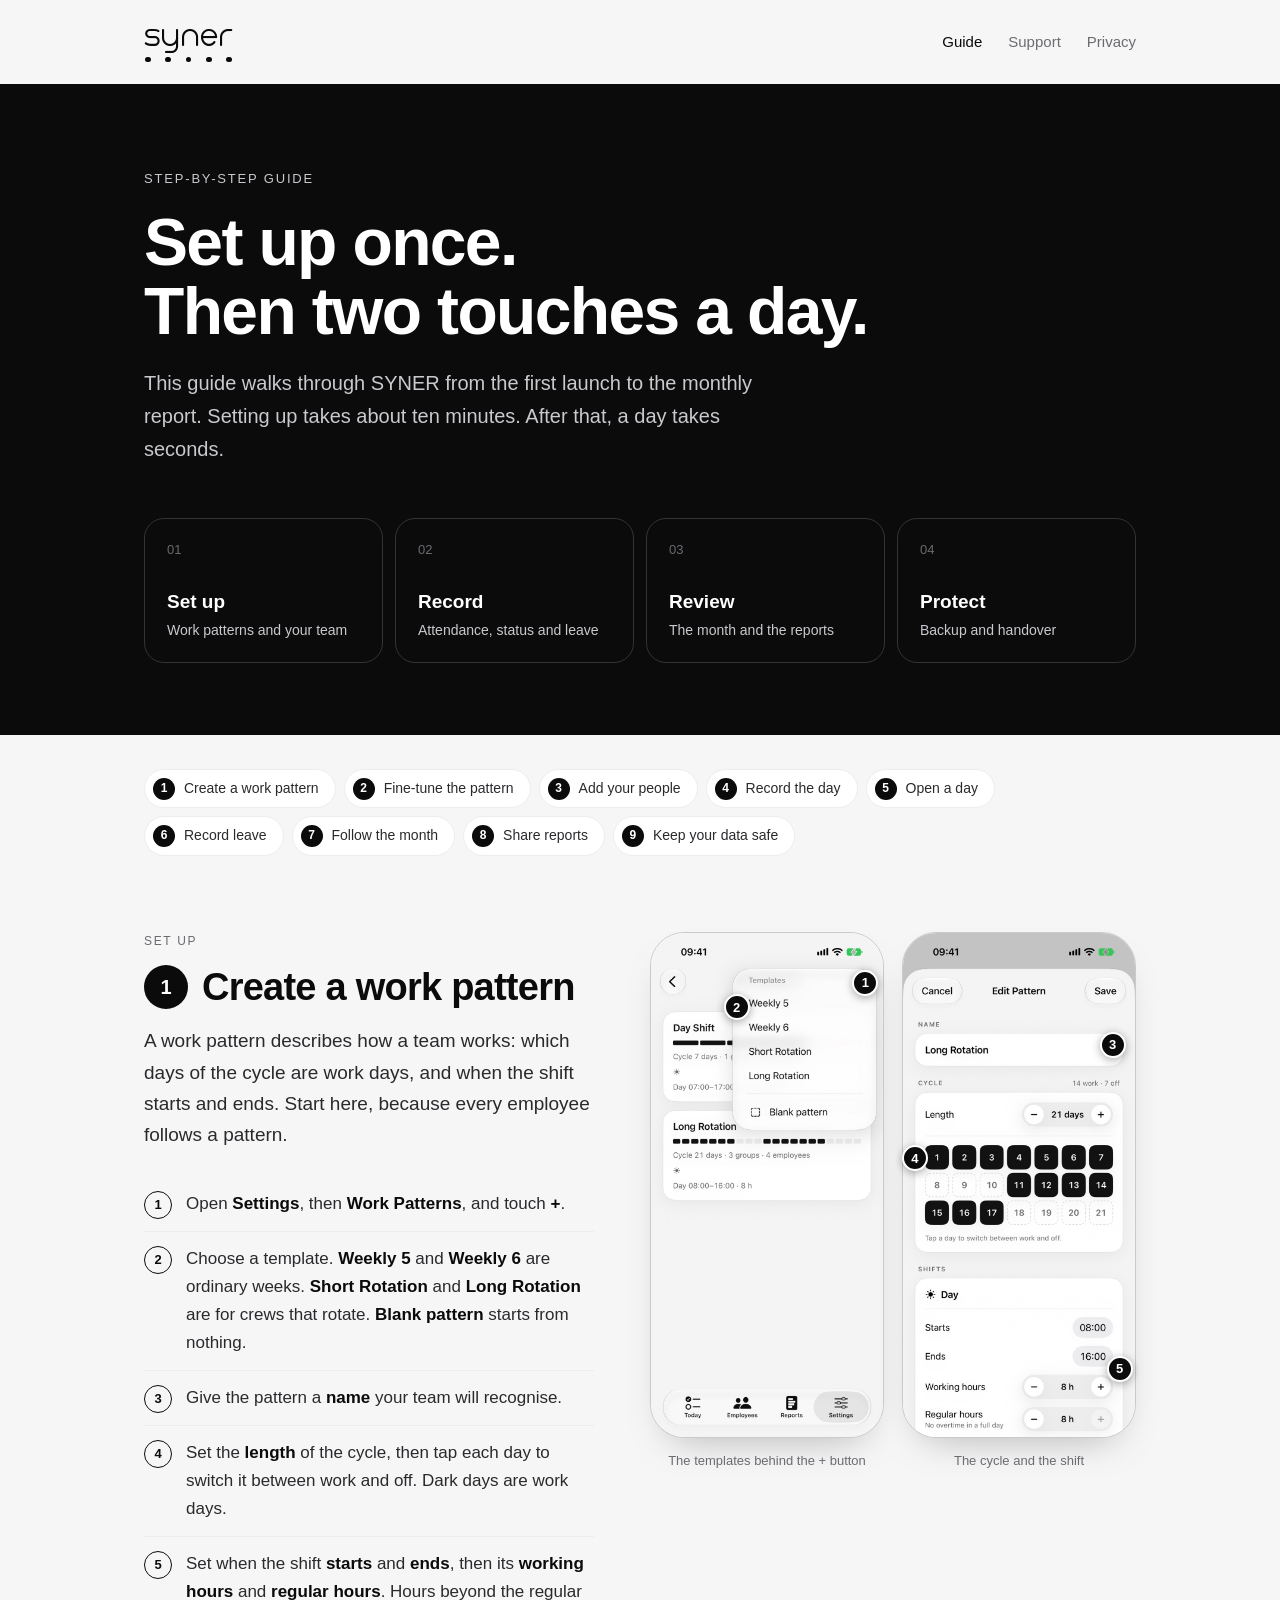
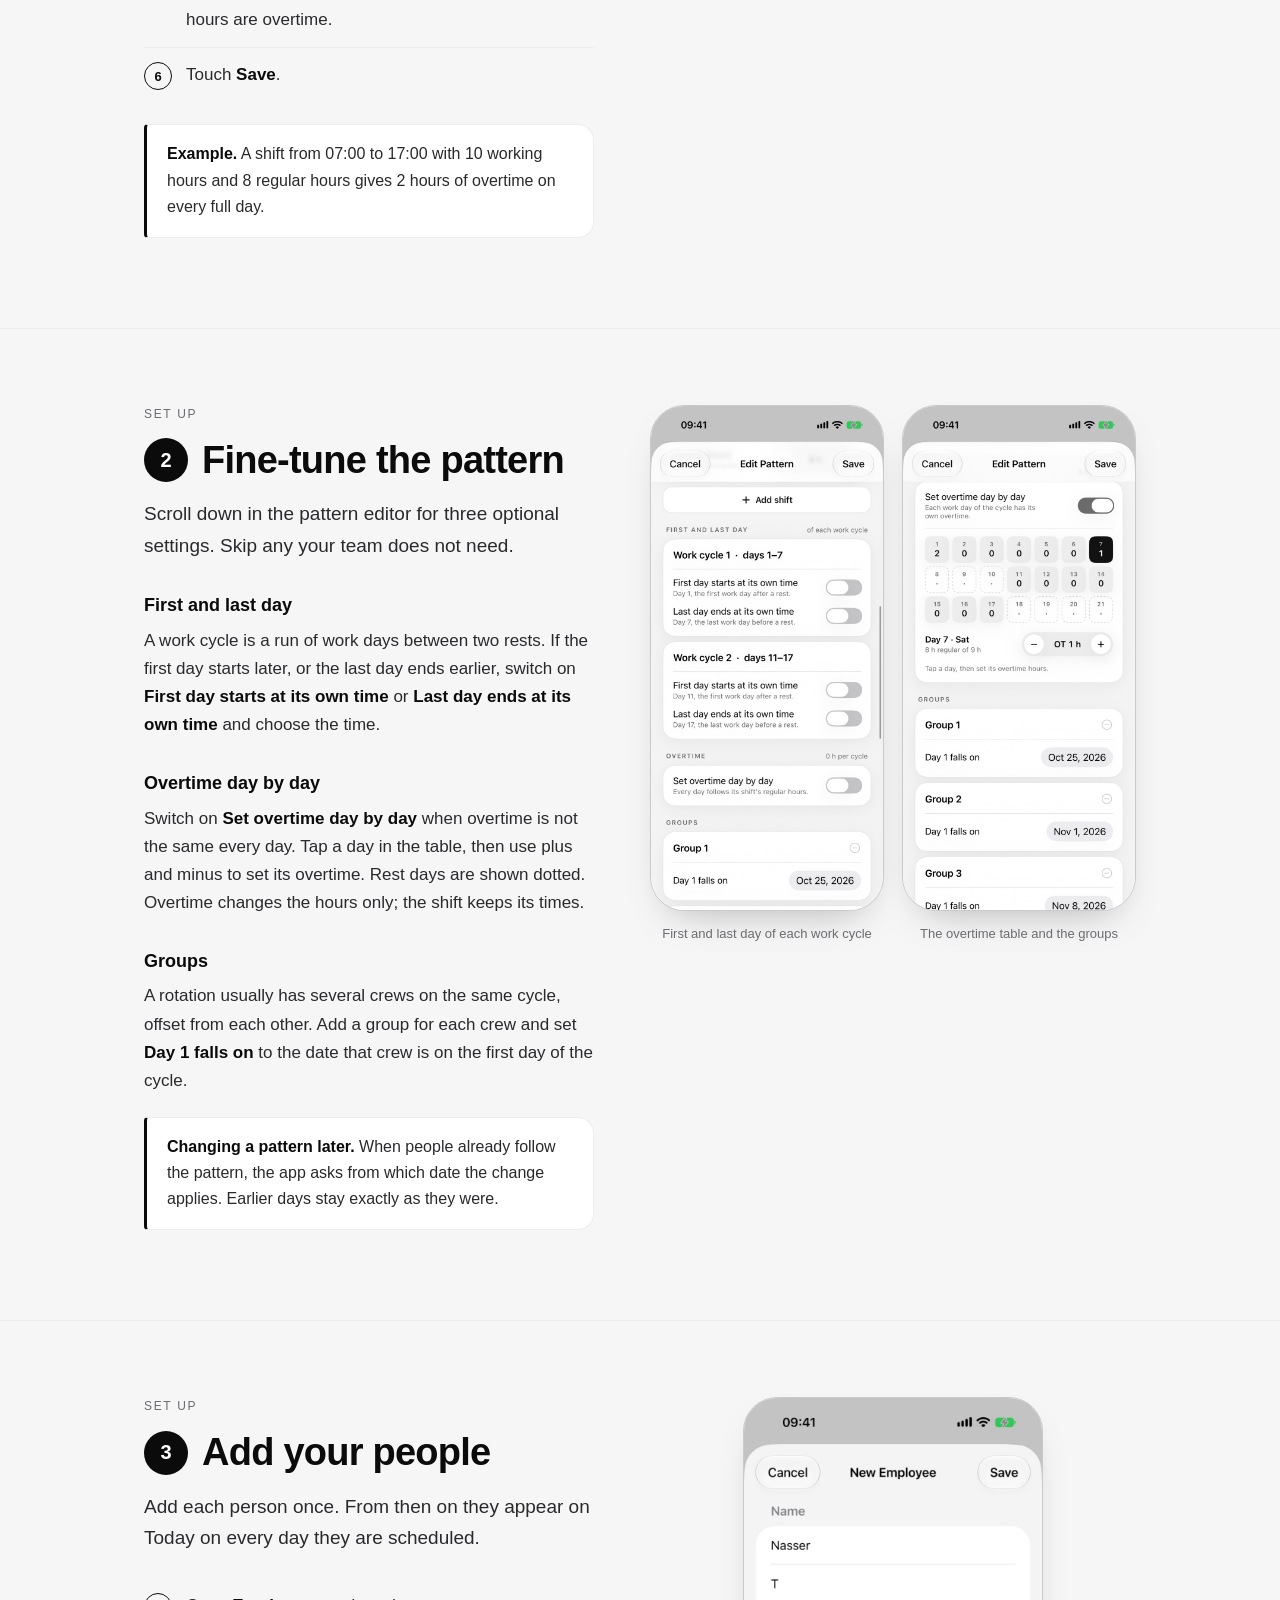
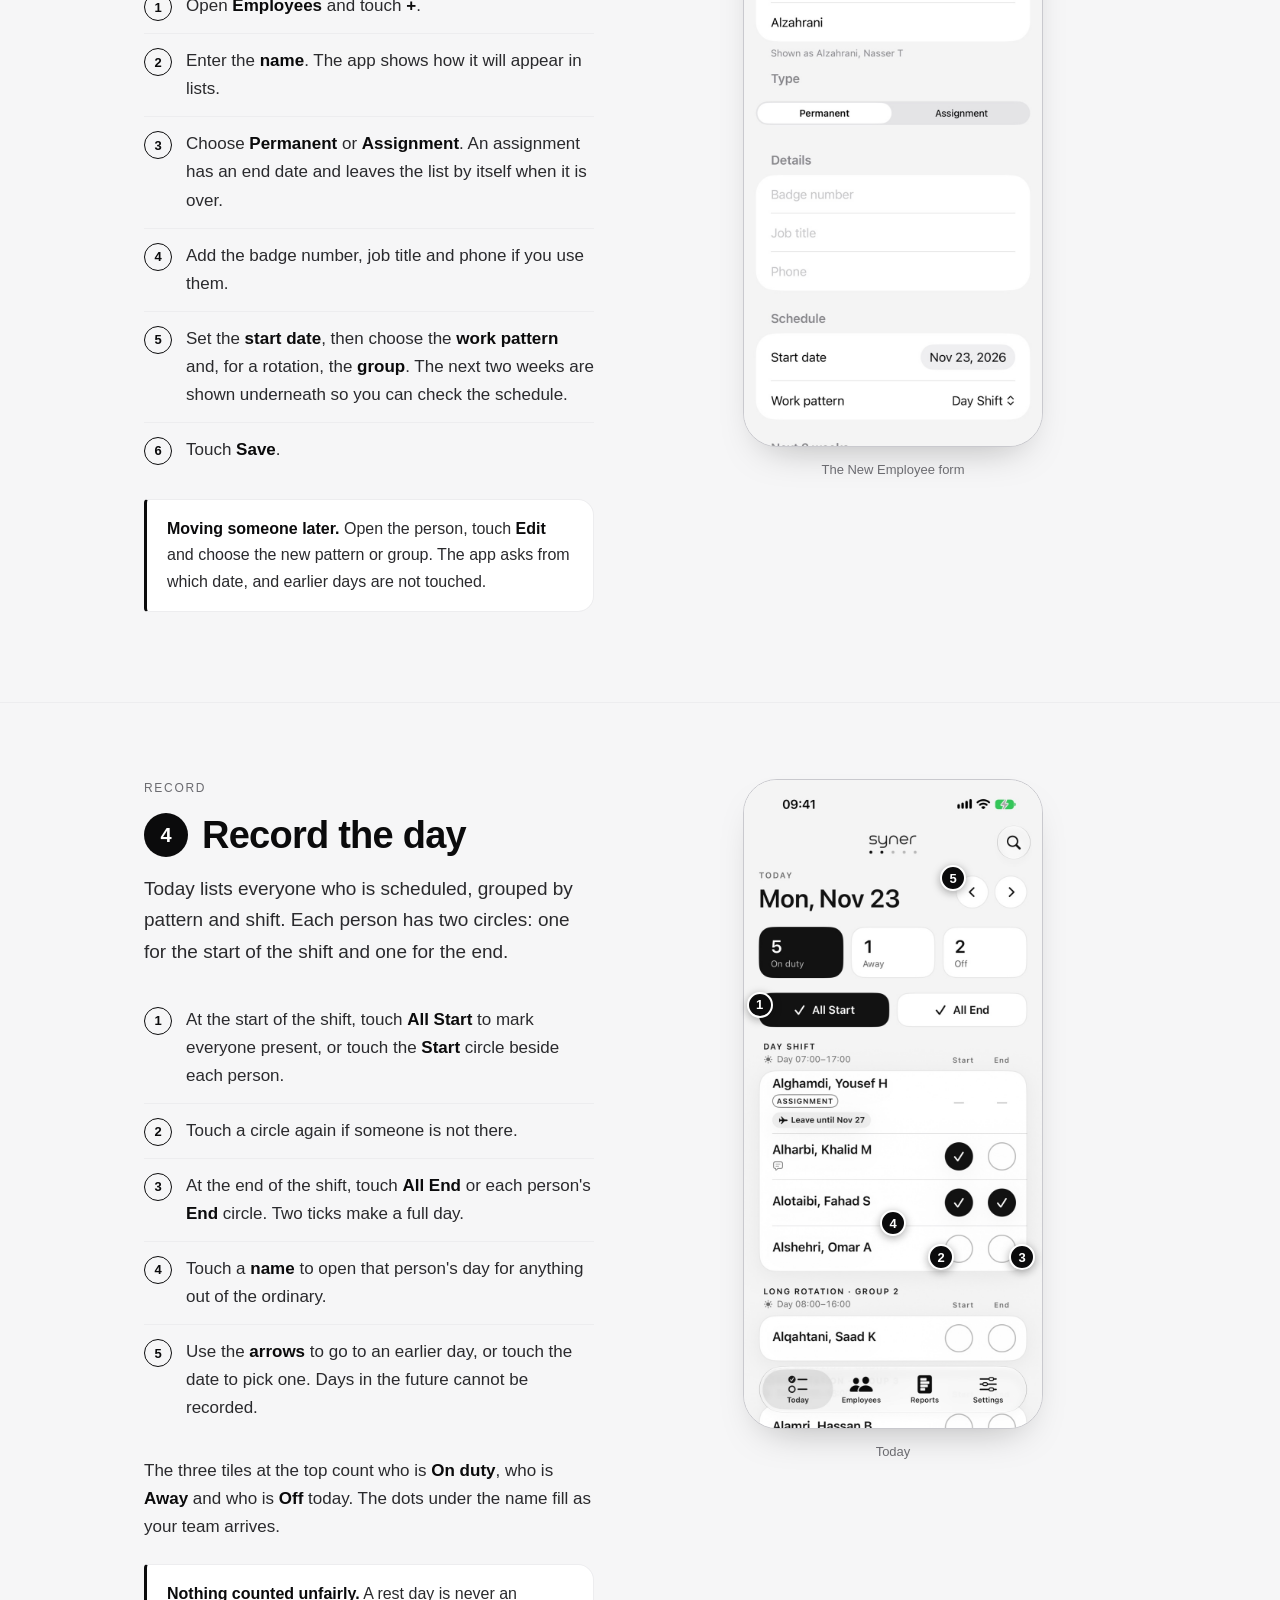
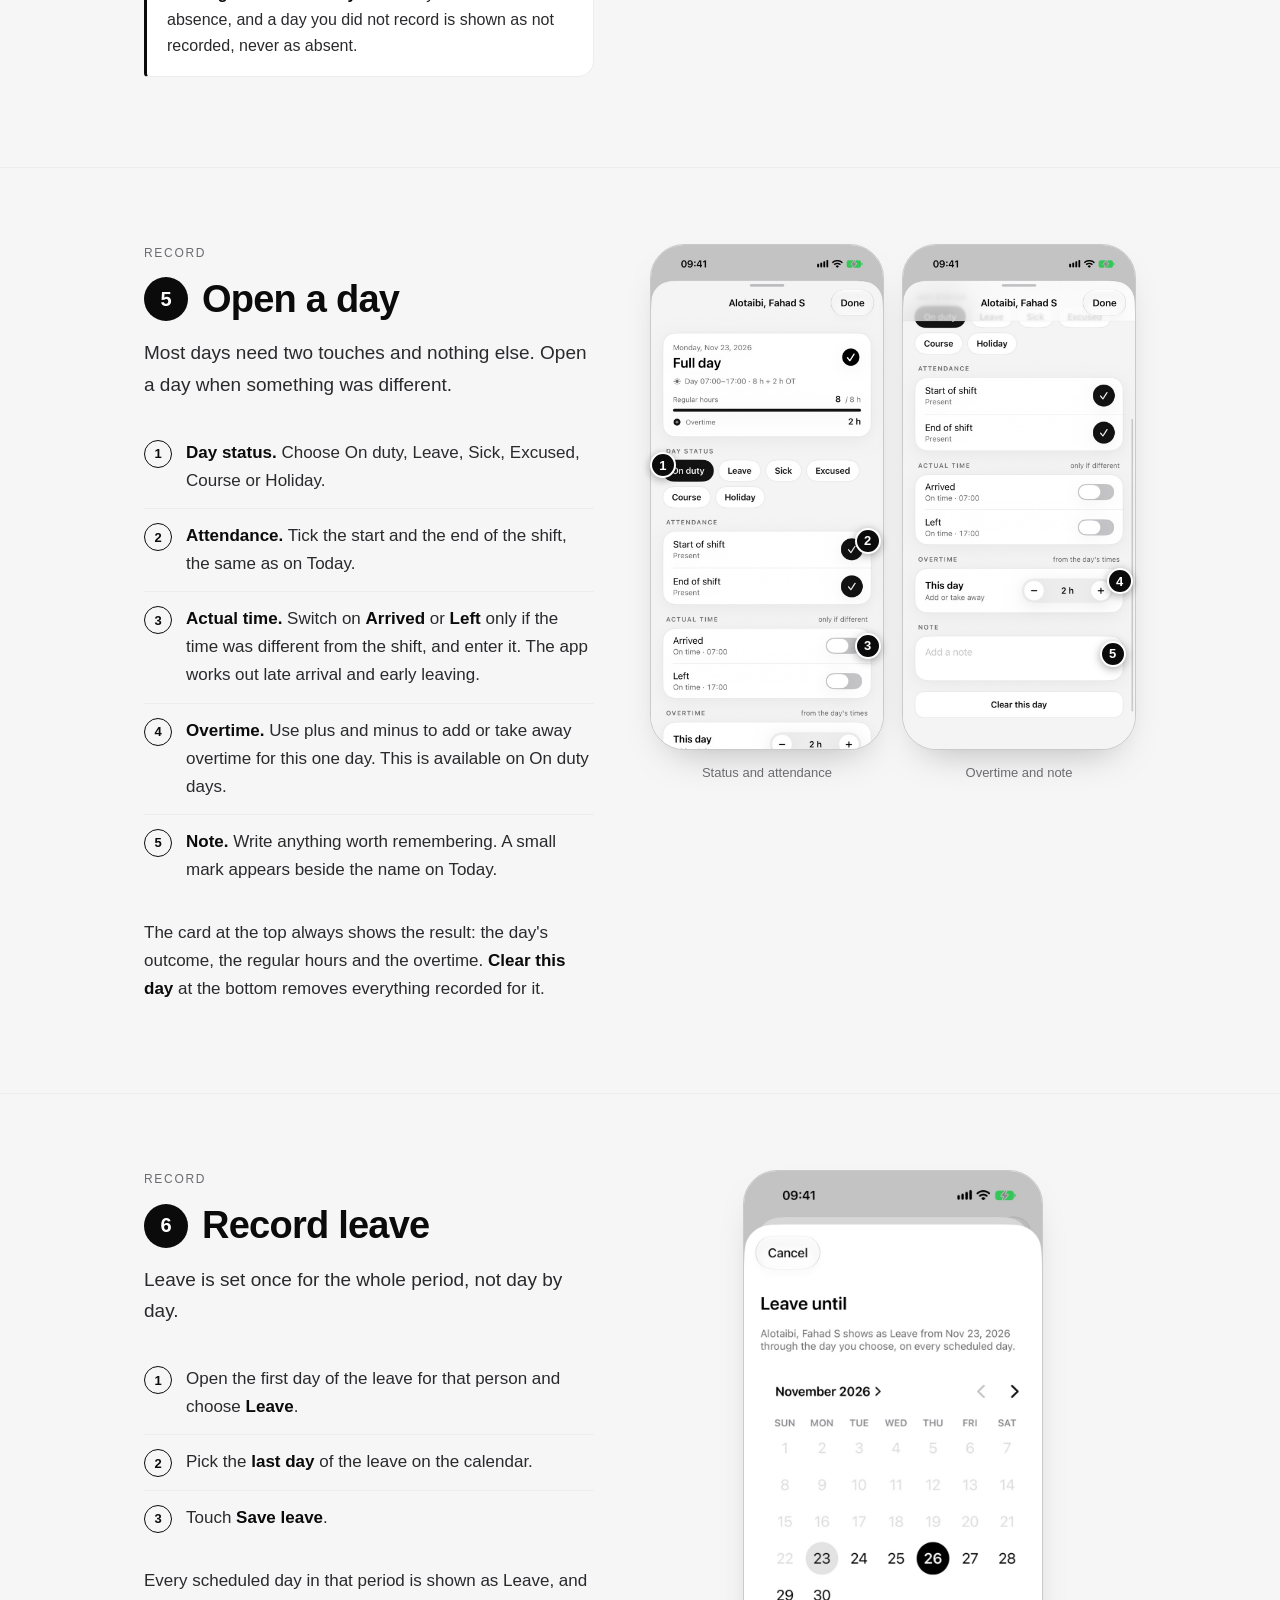
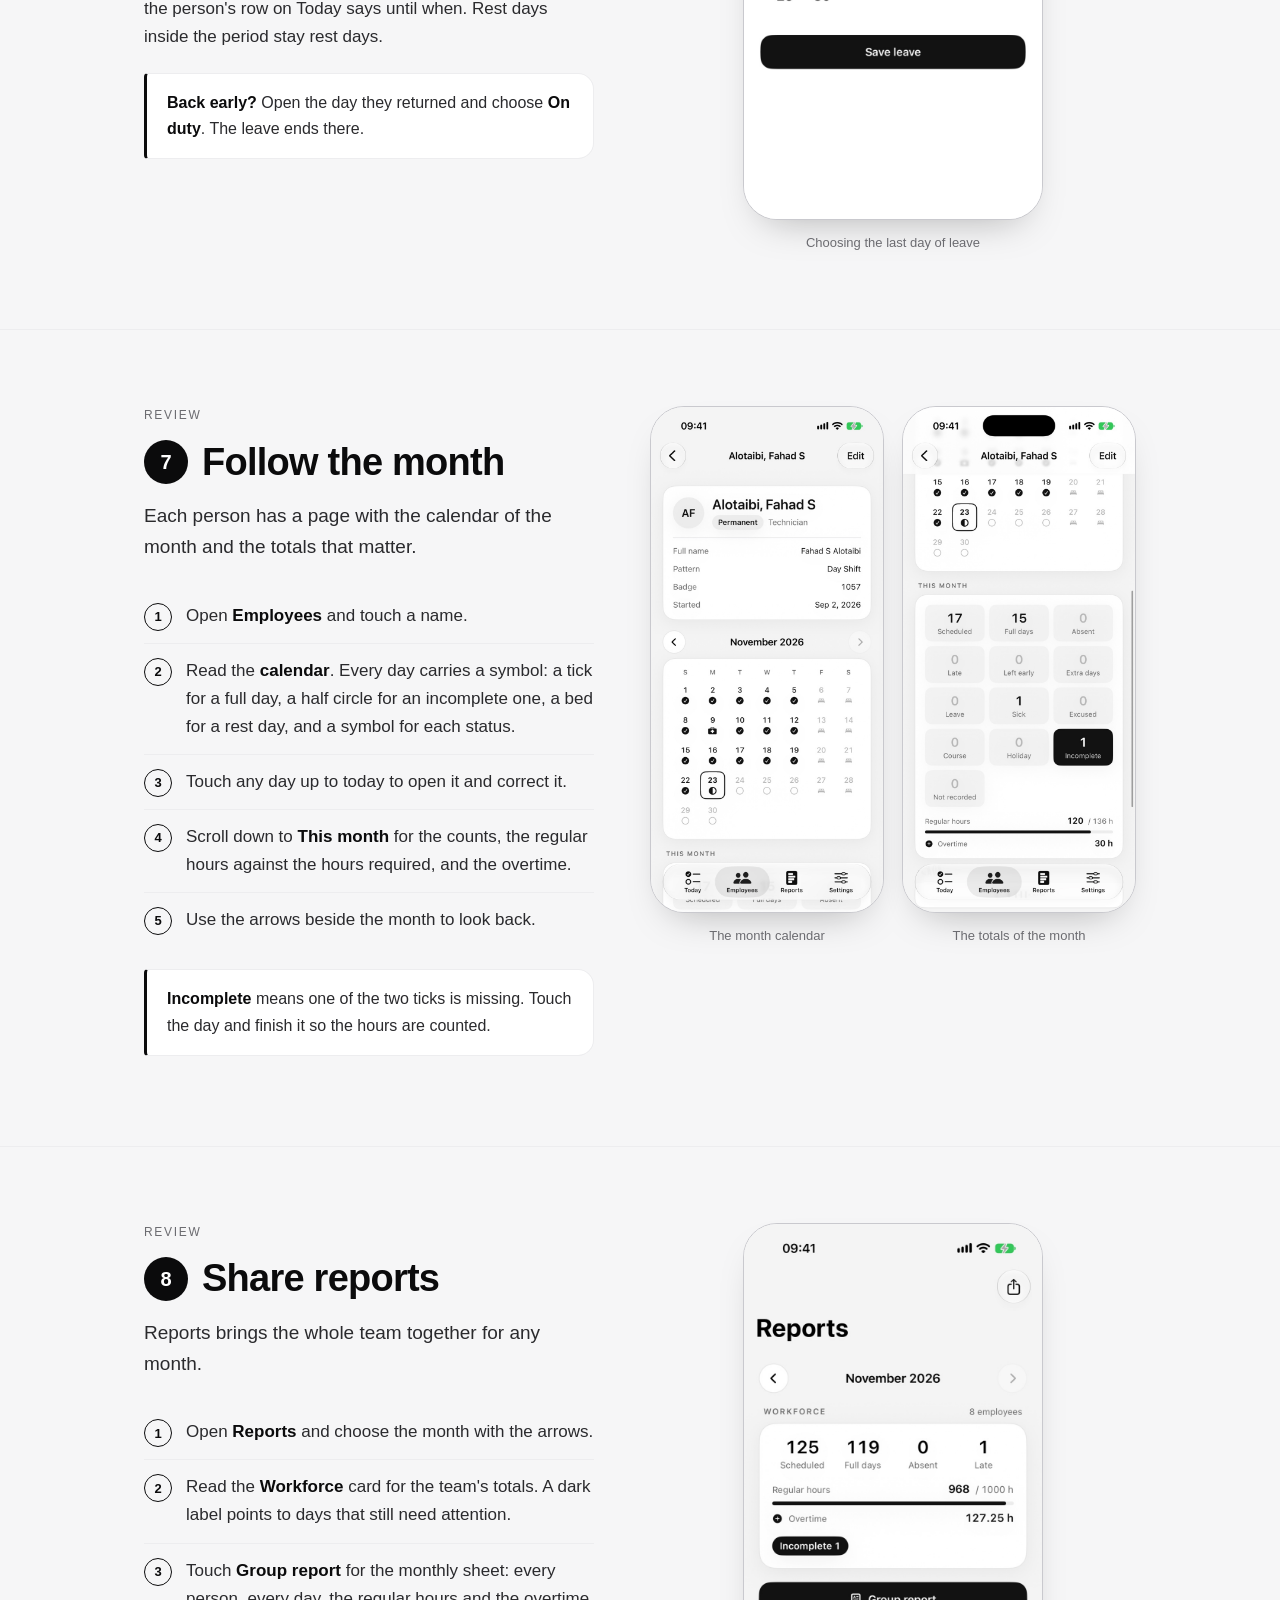
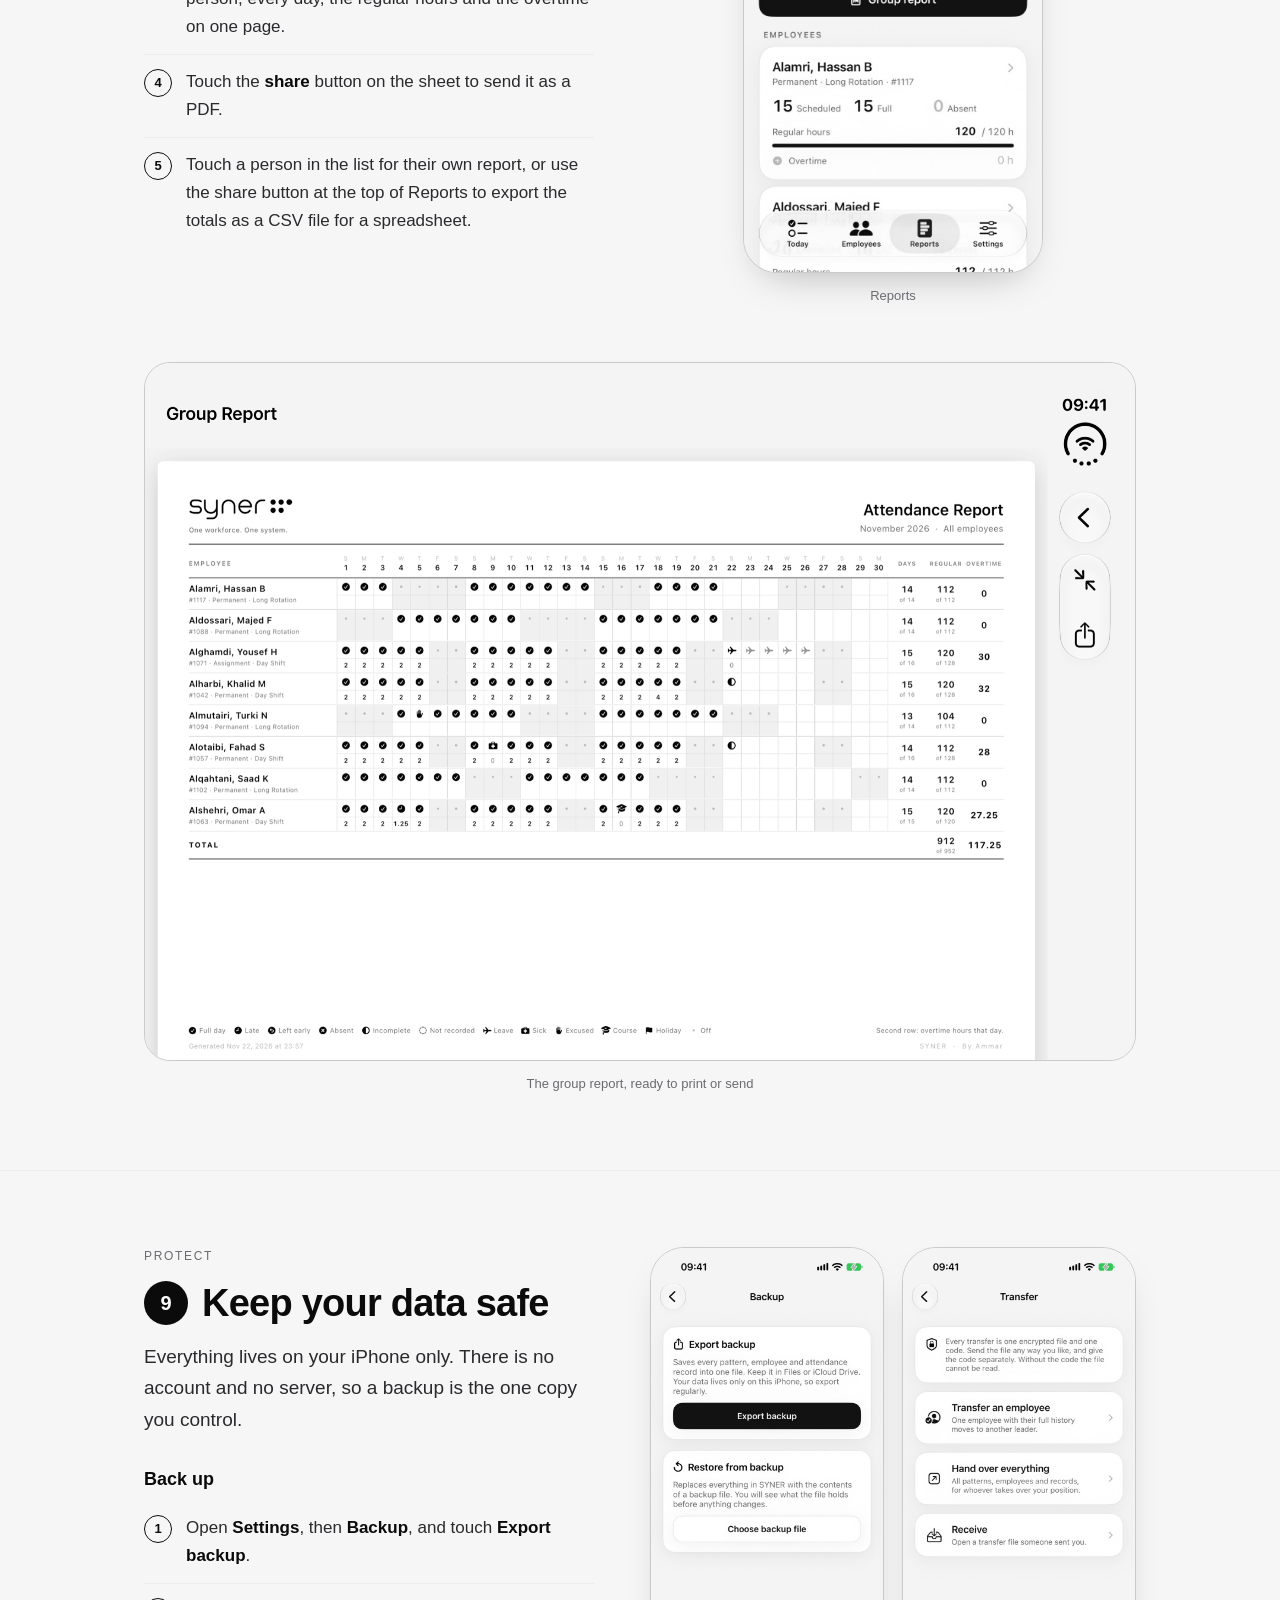
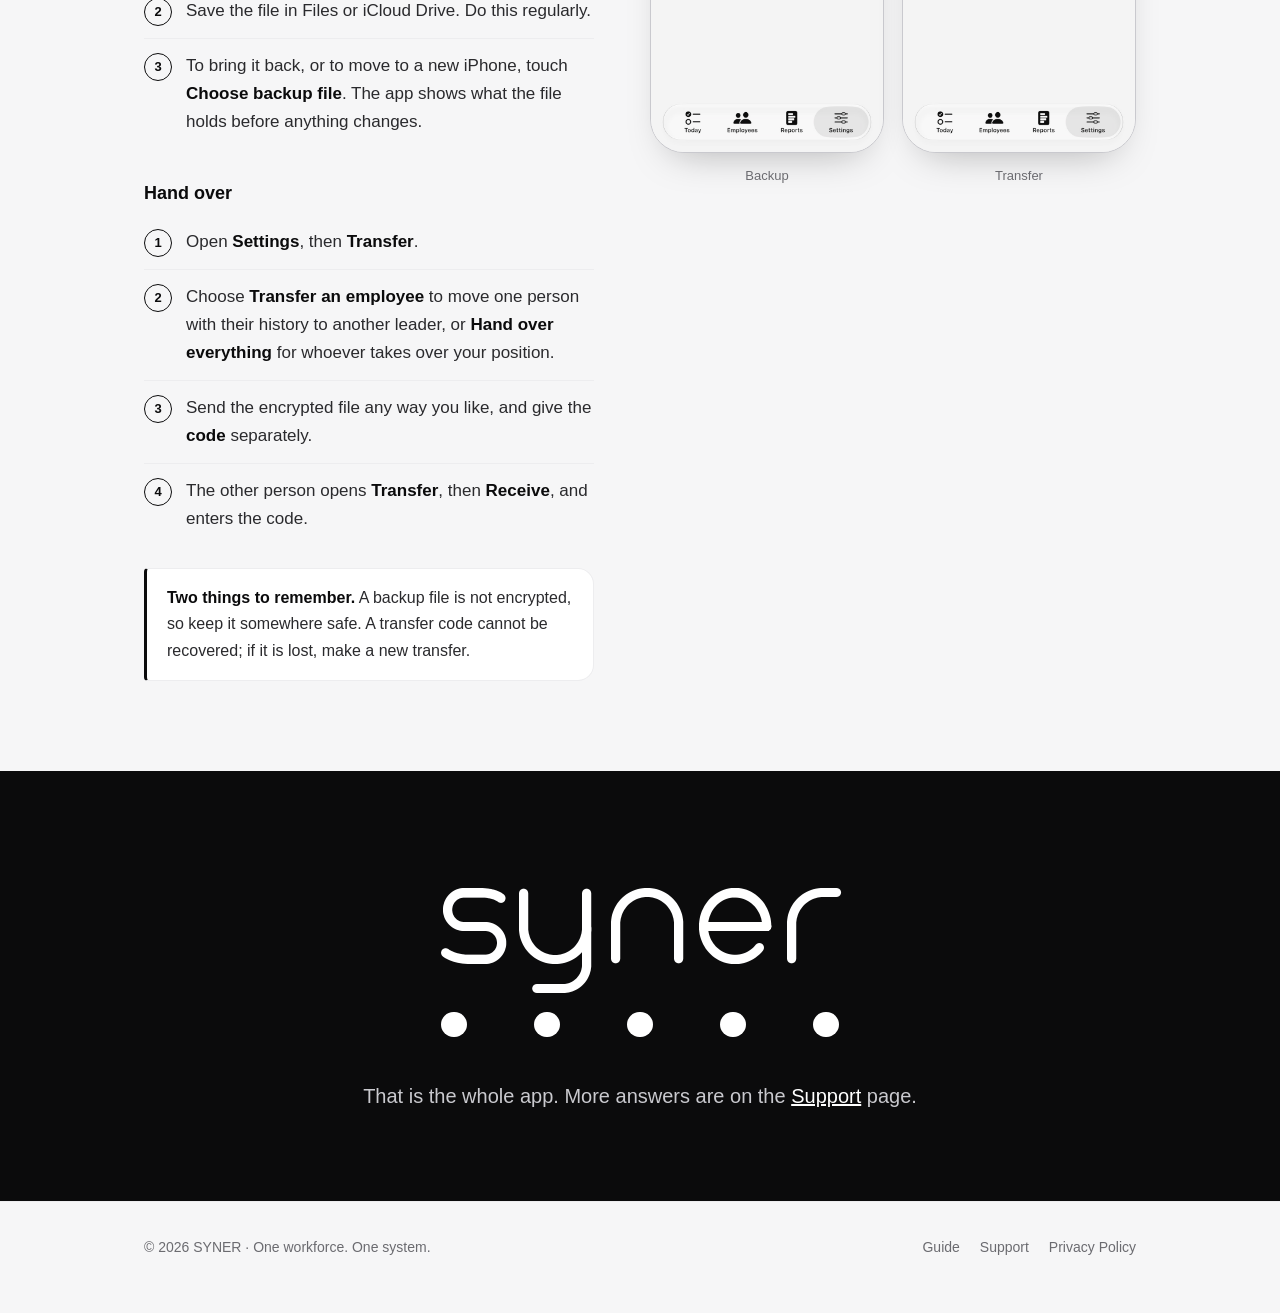
==== guide.html @ 69e9ff98 "Add the step-by-step guide with screenshots Co-Authored-By: Claude Fable 5.2 <noreply@anthropic.com>" ====
<!doctype html>
<html lang="en">
<head>
<meta charset="utf-8">
<meta name="viewport" content="width=device-width, initial-scale=1">
<title>Guide — SYNER</title>
<meta name="description" content="A step-by-step guide to SYNER: set up work patterns, add your team, record each day, read the reports and keep your data safe.">
<meta property="og:title" content="How to use SYNER, step by step">
<meta property="og:description" content="Set up once, then two touches a day. A picture guide to every part of the app.">
<meta property="og:image" content="img/social.png">
<link rel="icon" href="img/icon.png">
<link rel="stylesheet" href="style.css">
</head>
<body>

<header class="top"><div class="wrap">
  <a class="mark" href="./" aria-label="SYNER home"><b>syner</b><i><u></u><u></u><u></u><u></u><u></u></i></a>
  <nav><a href="guide.html" aria-current="page">Guide</a><a href="support.html">Support</a><a href="privacy.html">Privacy</a></nav>
</div></header>

<main>
<section class="guide-hero"><div class="wrap">
  <p class="eyebrow">Step-by-step guide</p>
  <h1>Set up once.<br>Then two touches a day.</h1>
  <p>This guide walks through SYNER from the first launch to the monthly report. Setting up takes about ten minutes. After that, a day takes seconds.</p>
  <ol class="phases">
    <li><a href="#pattern"><b>Set up</b><span>Work patterns and your team</span></a></li>
    <li><a href="#today"><b>Record</b><span>Attendance, status and leave</span></a></li>
    <li><a href="#month"><b>Review</b><span>The month and the reports</span></a></li>
    <li><a href="#data"><b>Protect</b><span>Backup and handover</span></a></li>
  </ol>
</div></section>

<div class="wrap">
  <nav class="toc" aria-label="Steps in this guide">
    <a href="#pattern"><i>1</i>Create a work pattern</a>
    <a href="#tune"><i>2</i>Fine-tune the pattern</a>
    <a href="#people"><i>3</i>Add your people</a>
    <a href="#today"><i>4</i>Record the day</a>
    <a href="#day"><i>5</i>Open a day</a>
    <a href="#leave"><i>6</i>Record leave</a>
    <a href="#month"><i>7</i>Follow the month</a>
    <a href="#reports"><i>8</i>Share reports</a>
    <a href="#data"><i>9</i>Keep your data safe</a>
  </nav>
</div>

<!-- 1 -->
<section class="step" id="pattern"><div class="wrap step-grid">
  <div class="step-text">
    <p class="phase">Set up</p>
    <h2><span class="num">1</span>Create a work pattern</h2>
    <p class="lead">A work pattern describes how a team works: which days of the cycle are work days, and when the shift starts and ends. Start here, because every employee follows a pattern.</p>
    <ol class="do">
      <li>Open <b>Settings</b>, then <b>Work Patterns</b>, and touch <b>+</b>.</li>
      <li>Choose a template. <b>Weekly 5</b> and <b>Weekly 6</b> are ordinary weeks. <b>Short Rotation</b> and <b>Long Rotation</b> are for crews that rotate. <b>Blank pattern</b> starts from nothing.</li>
      <li>Give the pattern a <b>name</b> your team will recognise.</li>
      <li>Set the <b>length</b> of the cycle, then tap each day to switch it between work and off. Dark days are work days.</li>
      <li>Set when the shift <b>starts</b> and <b>ends</b>, then its <b>working hours</b> and <b>regular hours</b>. Hours beyond the regular hours are overtime.</li>
      <li>Touch <b>Save</b>.</li>
    </ol>
    <p class="tip"><b>Example.</b> A shift from 07:00 to 17:00 with 10 working hours and 8 regular hours gives 2 hours of overtime on every full day.</p>
  </div>
  <div class="shots">
    <figure class="phone"><img src="img/guide/01-templates.jpg" alt="The Work Patterns screen with the template menu open" width="780" height="1696" loading="lazy">
      <span class="pin" style="left:92%;top:9.5%">1</span><span class="pin" style="left:37%;top:14%">2</span>
      <figcaption>The templates behind the + button</figcaption></figure>
    <figure class="phone"><img src="img/guide/02-pattern.jpg" alt="The pattern editor: name, cycle days and shift times" width="780" height="1696" loading="lazy">
      <span class="pin" style="left:90%;top:21%">3</span><span class="pin" style="left:5.5%;top:42%">4</span><span class="pin" style="left:93%;top:81%">5</span>
      <figcaption>The cycle and the shift</figcaption></figure>
  </div>
</div></section>

<!-- 2 -->
<section class="step" id="tune"><div class="wrap step-grid">
  <div class="step-text">
    <p class="phase">Set up</p>
    <h2><span class="num">2</span>Fine-tune the pattern</h2>
    <p class="lead">Scroll down in the pattern editor for three optional settings. Skip any your team does not need.</p>
    <h3>First and last day</h3>
    <p>A work cycle is a run of work days between two rests. If the first day starts later, or the last day ends earlier, switch on <b>First day starts at its own time</b> or <b>Last day ends at its own time</b> and choose the time.</p>
    <h3>Overtime day by day</h3>
    <p>Switch on <b>Set overtime day by day</b> when overtime is not the same every day. Tap a day in the table, then use plus and minus to set its overtime. Rest days are shown dotted. Overtime changes the hours only; the shift keeps its times.</p>
    <h3>Groups</h3>
    <p>A rotation usually has several crews on the same cycle, offset from each other. Add a group for each crew and set <b>Day 1 falls on</b> to the date that crew is on the first day of the cycle.</p>
    <p class="tip"><b>Changing a pattern later.</b> When people already follow the pattern, the app asks from which date the change applies. Earlier days stay exactly as they were.</p>
  </div>
  <div class="shots">
    <figure class="phone"><img src="img/guide/03-work-cycles.jpg" alt="First and last day settings for each work cycle" width="780" height="1696" loading="lazy">
      <figcaption>First and last day of each work cycle</figcaption></figure>
    <figure class="phone"><img src="img/guide/04-overtime.jpg" alt="The overtime table with one day selected, and the groups below it" width="780" height="1696" loading="lazy">
      <figcaption>The overtime table and the groups</figcaption></figure>
  </div>
</div></section>

<!-- 3 -->
<section class="step" id="people"><div class="wrap step-grid">
  <div class="step-text">
    <p class="phase">Set up</p>
    <h2><span class="num">3</span>Add your people</h2>
    <p class="lead">Add each person once. From then on they appear on Today on every day they are scheduled.</p>
    <ol class="do">
      <li>Open <b>Employees</b> and touch <b>+</b>.</li>
      <li>Enter the <b>name</b>. The app shows how it will appear in lists.</li>
      <li>Choose <b>Permanent</b> or <b>Assignment</b>. An assignment has an end date and leaves the list by itself when it is over.</li>
      <li>Add the badge number, job title and phone if you use them.</li>
      <li>Set the <b>start date</b>, then choose the <b>work pattern</b> and, for a rotation, the <b>group</b>. The next two weeks are shown underneath so you can check the schedule.</li>
      <li>Touch <b>Save</b>.</li>
    </ol>
    <p class="tip"><b>Moving someone later.</b> Open the person, touch <b>Edit</b> and choose the new pattern or group. The app asks from which date, and earlier days are not touched.</p>
  </div>
  <div class="shots one">
    <figure class="phone"><img src="img/guide/05-employee.jpg" alt="The New Employee form" width="780" height="1696" loading="lazy">
      <figcaption>The New Employee form</figcaption></figure>
  </div>
</div></section>

<!-- 4 -->
<section class="step" id="today"><div class="wrap step-grid">
  <div class="step-text">
    <p class="phase">Record</p>
    <h2><span class="num">4</span>Record the day</h2>
    <p class="lead">Today lists everyone who is scheduled, grouped by pattern and shift. Each person has two circles: one for the start of the shift and one for the end.</p>
    <ol class="do">
      <li>At the start of the shift, touch <b>All Start</b> to mark everyone present, or touch the <b>Start</b> circle beside each person.</li>
      <li>Touch a circle again if someone is not there.</li>
      <li>At the end of the shift, touch <b>All End</b> or each person's <b>End</b> circle. Two ticks make a full day.</li>
      <li>Touch a <b>name</b> to open that person's day for anything out of the ordinary.</li>
      <li>Use the <b>arrows</b> to go to an earlier day, or touch the date to pick one. Days in the future cannot be recorded.</li>
    </ol>
    <p>The three tiles at the top count who is <b>On duty</b>, who is <b>Away</b> and who is <b>Off</b> today. The dots under the name fill as your team arrives.</p>
    <p class="tip"><b>Nothing counted unfairly.</b> A rest day is never an absence, and a day you did not record is shown as not recorded, never as absent.</p>
  </div>
  <div class="shots one">
    <figure class="phone"><img src="img/guide/06-today.jpg" alt="The Today screen with each person's Start and End circles" width="780" height="1696" loading="lazy">
      <span class="pin" style="left:5.5%;top:33%">1</span><span class="pin" style="left:66%;top:70%">2</span><span class="pin" style="left:93%;top:70%">3</span><span class="pin" style="left:50%;top:65%">4</span><span class="pin" style="left:70%;top:14.5%">5</span>
      <figcaption>Today</figcaption></figure>
  </div>
</div></section>

<!-- 5 -->
<section class="step" id="day"><div class="wrap step-grid">
  <div class="step-text">
    <p class="phase">Record</p>
    <h2><span class="num">5</span>Open a day</h2>
    <p class="lead">Most days need two touches and nothing else. Open a day when something was different.</p>
    <ol class="do">
      <li><b>Day status.</b> Choose On duty, Leave, Sick, Excused, Course or Holiday.</li>
      <li><b>Attendance.</b> Tick the start and the end of the shift, the same as on Today.</li>
      <li><b>Actual time.</b> Switch on <b>Arrived</b> or <b>Left</b> only if the time was different from the shift, and enter it. The app works out late arrival and early leaving.</li>
      <li><b>Overtime.</b> Use plus and minus to add or take away overtime for this one day. This is available on On duty days.</li>
      <li><b>Note.</b> Write anything worth remembering. A small mark appears beside the name on Today.</li>
    </ol>
    <p>The card at the top always shows the result: the day's outcome, the regular hours and the overtime. <b>Clear this day</b> at the bottom removes everything recorded for it.</p>
  </div>
  <div class="shots">
    <figure class="phone"><img src="img/guide/07-day.jpg" alt="A day sheet showing a full day with status and attendance" width="780" height="1696" loading="lazy">
      <span class="pin" style="left:5.5%;top:41%">1</span><span class="pin" style="left:93%;top:55%">2</span><span class="pin" style="left:93%;top:74.5%">3</span>
      <figcaption>Status and attendance</figcaption></figure>
    <figure class="phone"><img src="img/guide/08-day-more.jpg" alt="The lower part of the day sheet: actual time, overtime and note" width="780" height="1696" loading="lazy">
      <span class="pin" style="left:93%;top:62.5%">4</span><span class="pin" style="left:90%;top:76%">5</span>
      <figcaption>Overtime and note</figcaption></figure>
  </div>
</div></section>

<!-- 6 -->
<section class="step" id="leave"><div class="wrap step-grid">
  <div class="step-text">
    <p class="phase">Record</p>
    <h2><span class="num">6</span>Record leave</h2>
    <p class="lead">Leave is set once for the whole period, not day by day.</p>
    <ol class="do">
      <li>Open the first day of the leave for that person and choose <b>Leave</b>.</li>
      <li>Pick the <b>last day</b> of the leave on the calendar.</li>
      <li>Touch <b>Save leave</b>.</li>
    </ol>
    <p>Every scheduled day in that period is shown as Leave, and the person's row on Today says until when. Rest days inside the period stay rest days.</p>
    <p class="tip"><b>Back early?</b> Open the day they returned and choose <b>On duty</b>. The leave ends there.</p>
  </div>
  <div class="shots one">
    <figure class="phone"><img src="img/guide/09-leave.jpg" alt="Choosing the last day of a leave on a calendar" width="780" height="1696" loading="lazy">
      <figcaption>Choosing the last day of leave</figcaption></figure>
  </div>
</div></section>

<!-- 7 -->
<section class="step" id="month"><div class="wrap step-grid">
  <div class="step-text">
    <p class="phase">Review</p>
    <h2><span class="num">7</span>Follow the month</h2>
    <p class="lead">Each person has a page with the calendar of the month and the totals that matter.</p>
    <ol class="do">
      <li>Open <b>Employees</b> and touch a name.</li>
      <li>Read the <b>calendar</b>. Every day carries a symbol: a tick for a full day, a half circle for an incomplete one, a bed for a rest day, and a symbol for each status.</li>
      <li>Touch any day up to today to open it and correct it.</li>
      <li>Scroll down to <b>This month</b> for the counts, the regular hours against the hours required, and the overtime.</li>
      <li>Use the arrows beside the month to look back.</li>
    </ol>
    <p class="tip"><b>Incomplete</b> means one of the two ticks is missing. Touch the day and finish it so the hours are counted.</p>
  </div>
  <div class="shots">
    <figure class="phone"><img src="img/guide/10-month.jpg" alt="An employee's page with the calendar of the month" width="780" height="1696" loading="lazy">
      <figcaption>The month calendar</figcaption></figure>
    <figure class="phone"><img src="img/guide/11-totals.jpg" alt="The totals of the month: days, regular hours and overtime" width="780" height="1696" loading="lazy">
      <figcaption>The totals of the month</figcaption></figure>
  </div>
</div></section>

<!-- 8 -->
<section class="step" id="reports"><div class="wrap step-grid">
  <div class="step-text">
    <p class="phase">Review</p>
    <h2><span class="num">8</span>Share reports</h2>
    <p class="lead">Reports brings the whole team together for any month.</p>
    <ol class="do">
      <li>Open <b>Reports</b> and choose the month with the arrows.</li>
      <li>Read the <b>Workforce</b> card for the team's totals. A dark label points to days that still need attention.</li>
      <li>Touch <b>Group report</b> for the monthly sheet: every person, every day, the regular hours and the overtime on one page.</li>
      <li>Touch the <b>share</b> button on the sheet to send it as a PDF.</li>
      <li>Touch a person in the list for their own report, or use the share button at the top of Reports to export the totals as a CSV file for a spreadsheet.</li>
    </ol>
  </div>
  <div class="shots one">
    <figure class="phone"><img src="img/guide/12-reports.jpg" alt="The Reports screen with the team's totals for the month" width="780" height="1696" loading="lazy">
      <figcaption>Reports</figcaption></figure>
  </div>
</div>
<div class="wrap sheet">
  <figure><img src="img/duo-sheet.png" alt="The monthly group report: one row for each person and one column for each day" width="1800" height="1266" loading="lazy">
    <figcaption>The group report, ready to print or send</figcaption></figure>
</div></section>

<!-- 9 -->
<section class="step" id="data"><div class="wrap step-grid">
  <div class="step-text">
    <p class="phase">Protect</p>
    <h2><span class="num">9</span>Keep your data safe</h2>
    <p class="lead">Everything lives on your iPhone only. There is no account and no server, so a backup is the one copy you control.</p>
    <h3>Back up</h3>
    <ol class="do">
      <li>Open <b>Settings</b>, then <b>Backup</b>, and touch <b>Export backup</b>.</li>
      <li>Save the file in Files or iCloud Drive. Do this regularly.</li>
      <li>To bring it back, or to move to a new iPhone, touch <b>Choose backup file</b>. The app shows what the file holds before anything changes.</li>
    </ol>
    <h3>Hand over</h3>
    <ol class="do">
      <li>Open <b>Settings</b>, then <b>Transfer</b>.</li>
      <li>Choose <b>Transfer an employee</b> to move one person with their history to another leader, or <b>Hand over everything</b> for whoever takes over your position.</li>
      <li>Send the encrypted file any way you like, and give the <b>code</b> separately.</li>
      <li>The other person opens <b>Transfer</b>, then <b>Receive</b>, and enters the code.</li>
    </ol>
    <p class="tip"><b>Two things to remember.</b> A backup file is not encrypted, so keep it somewhere safe. A transfer code cannot be recovered; if it is lost, make a new transfer.</p>
  </div>
  <div class="shots">
    <figure class="phone"><img src="img/guide/13-backup.jpg" alt="The Backup screen: export and restore" width="780" height="1696" loading="lazy">
      <figcaption>Backup</figcaption></figure>
    <figure class="phone"><img src="img/guide/14-transfer.jpg" alt="The Transfer screen: transfer an employee, hand over everything, receive" width="780" height="1696" loading="lazy">
      <figcaption>Transfer</figcaption></figure>
  </div>
</div></section>

<section class="closing"><div class="wrap">
  <span class="mark"><b>syner</b><i><u></u><u></u><u></u><u></u><u></u></i></span>
  <p>That is the whole app. More answers are on the <a href="support.html">Support</a> page.</p>
</div></section>
</main>

<footer><div class="wrap">
  <span>© 2026 SYNER · One workforce. One system.</span>
  <span><a href="guide.html">Guide</a><a href="support.html">Support</a><a href="privacy.html">Privacy Policy</a></span>
</div></footer>
</body>
</html>
---- style.css ----
@font-face { font-family: "Syner Display"; src: url("font/SynerDisplay-Regular.ttf") format("truetype"); font-display: swap; }

:root { --ink: #0b0b0c; --graphite: #2a2a2d; --slate: #6b6b70; --mist: #c9c9ce; --fog: #ededef; --paper: #fff; --bg: #f6f6f7; }
* { box-sizing: border-box; }
html { -webkit-text-size-adjust: 100%; }
body { margin: 0; background: var(--bg); color: var(--ink); font: 17px/1.65 -apple-system, BlinkMacSystemFont, "SF Pro Text", "Helvetica Neue", Arial, sans-serif; -webkit-font-smoothing: antialiased; }
a { color: inherit; }
.wrap { max-width: 1040px; margin: 0 auto; padding: 0 24px; }
.narrow { max-width: 720px; }

/* The mark: the name on five dots. */
.mark { display: inline-block; text-decoration: none; line-height: 1; }
.mark b { display: block; font: 400 1em/1 "Syner Display", -apple-system, sans-serif; letter-spacing: 0; }
.mark i { display: flex; justify-content: space-between; margin: .16em .03em 0; }
.mark i u { width: .19em; height: .19em; border-radius: 50%; background: currentColor; }
.mark i u.wait { opacity: .34; }

header.top { padding: 22px 0; }
header.top .wrap { display: flex; align-items: center; justify-content: space-between; }
header.top .mark { font-size: 30px; }
nav a { margin-left: 26px; text-decoration: none; font-size: 15px; color: var(--slate); }
nav a:hover, nav a[aria-current] { color: var(--ink); }

.hero { background: var(--ink); color: #fff; padding: 96px 0 0; overflow: hidden; }
.hero .grid { display: grid; grid-template-columns: 1.05fr .95fr; gap: 48px; align-items: end; }
.hero .mark { font-size: 44px; margin-bottom: 44px; }
.hero h1 { font-size: clamp(42px, 6.4vw, 76px); line-height: 1.04; letter-spacing: -.025em; margin: 0 0 22px; font-weight: 600; }
.hero p { font-size: 20px; color: var(--mist); max-width: 30em; margin: 0 0 34px; }
.hero .copy { padding-bottom: 96px; }
.hero .shot { height: 620px; max-width: 370px; margin: 0 auto; overflow: hidden; border-radius: 48px 48px 0 0; border: 1px solid #333338; border-bottom: 0; background: #f4f4f5; }
.hero .shot img { display: block; width: 100%; height: auto; }
.badge { display: inline-block; border: 1px solid #3a3a3e; border-radius: 999px; padding: 10px 22px; color: #fff; text-decoration: none; font-size: 15px; }
.badge.solid { background: #fff; color: var(--ink); border-color: #fff; margin-right: 10px; font-weight: 600; }

section { padding: 88px 0; }
section.line { border-top: 1px solid var(--fog); }
h2 { font-size: clamp(30px, 4vw, 44px); line-height: 1.12; letter-spacing: -.02em; margin: 0 0 14px; font-weight: 600; }
.lead { font-size: 20px; color: var(--graphite); max-width: 34em; margin: 0 0 44px; }
.cards { display: grid; grid-template-columns: repeat(auto-fit, minmax(250px, 1fr)); gap: 16px; }
.card { background: var(--paper); border: 1px solid var(--fog); border-radius: 22px; padding: 28px; }
.card h3 { margin: 0 0 8px; font-size: 19px; font-weight: 600; }
.card p { margin: 0; color: var(--slate); font-size: 16px; }
.dark { background: var(--ink); color: #fff; border-color: var(--ink); }
.dark p { color: var(--mist); }

.split { display: grid; grid-template-columns: 1fr 1fr; gap: 56px; align-items: center; }
.split img { width: 100%; max-width: 340px; height: auto; display: block; margin: 0 auto; border-radius: 46px; border: 1px solid var(--mist); }
.wide img { width: 100%; height: auto; border-radius: 26px; border: 1px solid var(--mist); display: block; }
ul.plain { list-style: none; padding: 0; margin: 0; }
ul.plain li { padding: 14px 0; border-bottom: 1px solid var(--fog); color: var(--graphite); }
ul.plain li:last-child { border-bottom: 0; }
ul.plain b { display: block; color: var(--ink); font-weight: 600; }

.closing { background: var(--ink); color: #fff; text-align: center; }
.closing .mark { font-size: clamp(64px, 12vw, 132px); }
.closing p { color: var(--mist); font-size: 20px; margin: 34px 0 0; }

/* Text pages */
.page { padding: 56px 0 96px; }
.page h1 { font-size: clamp(36px, 5vw, 54px); letter-spacing: -.025em; line-height: 1.08; margin: 0 0 10px; font-weight: 600; }
.page .meta { color: var(--slate); margin: 0 0 40px; }
.page h2 { font-size: 24px; margin: 44px 0 10px; letter-spacing: -.01em; }
.page p, .page li { color: var(--graphite); }
.page ul { padding-left: 22px; }
.note { background: var(--paper); border: 1px solid var(--fog); border-radius: 22px; padding: 26px 28px; margin: 0 0 12px; }
.note p { margin: 0; }
details { background: var(--paper); border: 1px solid var(--fog); border-radius: 18px; padding: 18px 22px; margin-bottom: 10px; }
summary { cursor: pointer; font-weight: 600; list-style: none; }
summary::-webkit-details-marker { display: none; }
summary::after { content: "+"; float: right; color: var(--slate); font-weight: 400; }
details[open] summary::after { content: "–"; }
details p { margin: 12px 0 0; }
.contact { background: var(--ink); color: #fff; border-radius: 22px; padding: 32px; margin-top: 44px; }
.contact p { color: var(--mist); margin: 6px 0 20px; }
.contact a.badge.solid { margin: 0; }

footer { border-top: 1px solid var(--fog); padding: 34px 0 54px; color: var(--slate); font-size: 14px; }
footer .wrap { display: flex; justify-content: space-between; flex-wrap: wrap; gap: 12px; }
footer a { margin-left: 20px; text-decoration: none; }
footer a:first-child { margin-left: 0; }

@media (max-width: 800px) {
  .hero { padding-top: 64px; }
  .hero .grid, .split { grid-template-columns: 1fr; gap: 36px; }
  .hero .copy { padding-bottom: 8px; }
  section { padding: 64px 0; }
  nav a { margin-left: 18px; }
}

/* Guide */
.guide-hero { background: var(--ink); color: #fff; padding: 84px 0 72px; }
.guide-hero .eyebrow { margin: 0 0 18px; font-size: 13px; letter-spacing: .14em; text-transform: uppercase; color: var(--mist); }
.guide-hero h1 { font-size: clamp(38px, 5.6vw, 66px); line-height: 1.05; letter-spacing: -.025em; margin: 0 0 20px; font-weight: 600; }
.guide-hero p { font-size: 20px; color: var(--mist); max-width: 32em; margin: 0; }
.phases { list-style: none; padding: 0; margin: 52px 0 0; display: grid; grid-template-columns: repeat(4, 1fr); gap: 12px; counter-reset: phase; }
.phases a { display: block; height: 100%; border: 1px solid #333338; border-radius: 20px; padding: 20px 22px; text-decoration: none; counter-increment: phase; }
.phases a:hover { border-color: #6b6b70; }
.phases a::before { content: "0" counter(phase); display: block; font-size: 13px; color: var(--slate); margin-bottom: 26px; font-variant-numeric: tabular-nums; }
.phases b { display: block; font-size: 19px; font-weight: 600; }
.phases span { display: block; font-size: 14px; color: var(--mist); margin-top: 2px; }

.toc { display: flex; flex-wrap: wrap; gap: 8px; padding: 34px 0 0; }
.toc a { margin: 0; display: inline-flex; align-items: center; gap: 9px; background: var(--paper); border: 1px solid var(--fog); border-radius: 999px; padding: 7px 16px 7px 8px; font-size: 14px; color: var(--graphite); }
.toc a:hover { border-color: var(--mist); color: var(--ink); }
.toc i { font-style: normal; width: 22px; height: 22px; border-radius: 50%; background: var(--ink); color: #fff; font-size: 12px; font-weight: 600; display: grid; place-items: center; }

.step { padding: 76px 0; border-top: 1px solid var(--fog); scroll-margin-top: 8px; }
.toc + .step, div.wrap + .step { border-top: 0; }
.step-grid { display: grid; grid-template-columns: minmax(0, 1fr) minmax(0, 1.08fr); gap: 56px; align-items: start; }
.step .phase { margin: 0 0 14px; font-size: 12px; letter-spacing: .14em; text-transform: uppercase; color: var(--slate); }
.step h2 { font-size: clamp(28px, 3.4vw, 38px); display: flex; align-items: center; gap: 14px; margin-bottom: 16px; }
.step h2 .num { flex: none; width: 44px; height: 44px; border-radius: 50%; background: var(--ink); color: #fff; font-size: 20px; letter-spacing: 0; display: grid; place-items: center; }
.step h3 { font-size: 18px; margin: 30px 0 6px; font-weight: 600; }
.step .lead { font-size: 19px; margin-bottom: 26px; }
.step p { color: var(--graphite); margin: 0 0 14px; }
ol.do { list-style: none; counter-reset: do; padding: 0; margin: 0 0 22px; }
ol.do li { counter-increment: do; position: relative; padding: 13px 0 13px 42px; border-bottom: 1px solid var(--fog); color: var(--graphite); }
ol.do li:last-child { border-bottom: 0; }
ol.do li::before { content: counter(do); position: absolute; left: 0; top: 14px; width: 26px; height: 26px; border-radius: 50%; border: 1.5px solid var(--ink); color: var(--ink); font-size: 13px; font-weight: 600; display: grid; place-items: center; }
ol.do b, .step p b { color: var(--ink); font-weight: 600; }
.tip { background: var(--paper); border: 1px solid var(--fog); border-left: 3px solid var(--ink); border-radius: 4px 16px 16px 4px; padding: 16px 20px; font-size: 16px; margin-top: 22px !important; }

.shots { display: grid; grid-template-columns: 1fr 1fr; gap: 18px; position: sticky; top: 24px; }
.shots.one { grid-template-columns: minmax(0, 300px); justify-content: center; }
figure { margin: 0; }
.phone { position: relative; }
.phone img { display: block; width: 100%; height: auto; border-radius: 34px; border: 1px solid var(--mist); background: var(--paper); box-shadow: 0 18px 40px -22px rgba(11,11,12,.35); }
figcaption { margin-top: 12px; text-align: center; font-size: 13px; color: var(--slate); }
.pin { position: absolute; transform: translate(-50%, -50%); width: 26px; height: 26px; border-radius: 50%; background: var(--ink); color: #fff; border: 2px solid #fff; box-shadow: 0 2px 8px rgba(11,11,12,.35); font-size: 13px; font-weight: 600; line-height: 1; display: grid; place-items: center; }
.sheet { margin-top: 56px; }
.sheet img { display: block; width: 100%; height: auto; border-radius: 26px; border: 1px solid var(--mist); }
.closing a { color: #fff; }

@media (max-width: 900px) {
  .step-grid { grid-template-columns: 1fr; gap: 36px; }
  .shots { position: static; max-width: 560px; margin: 0 auto; width: 100%; }
  .phases { grid-template-columns: 1fr 1fr; }
  .step { padding: 56px 0; }
  .guide-hero { padding: 60px 0 52px; }
}
@media (max-width: 480px) {
  .shots { gap: 12px; }
  .phone img { border-radius: 22px; }
  .pin { width: 22px; height: 22px; font-size: 11px; }
  nav a { margin-left: 14px; }
}
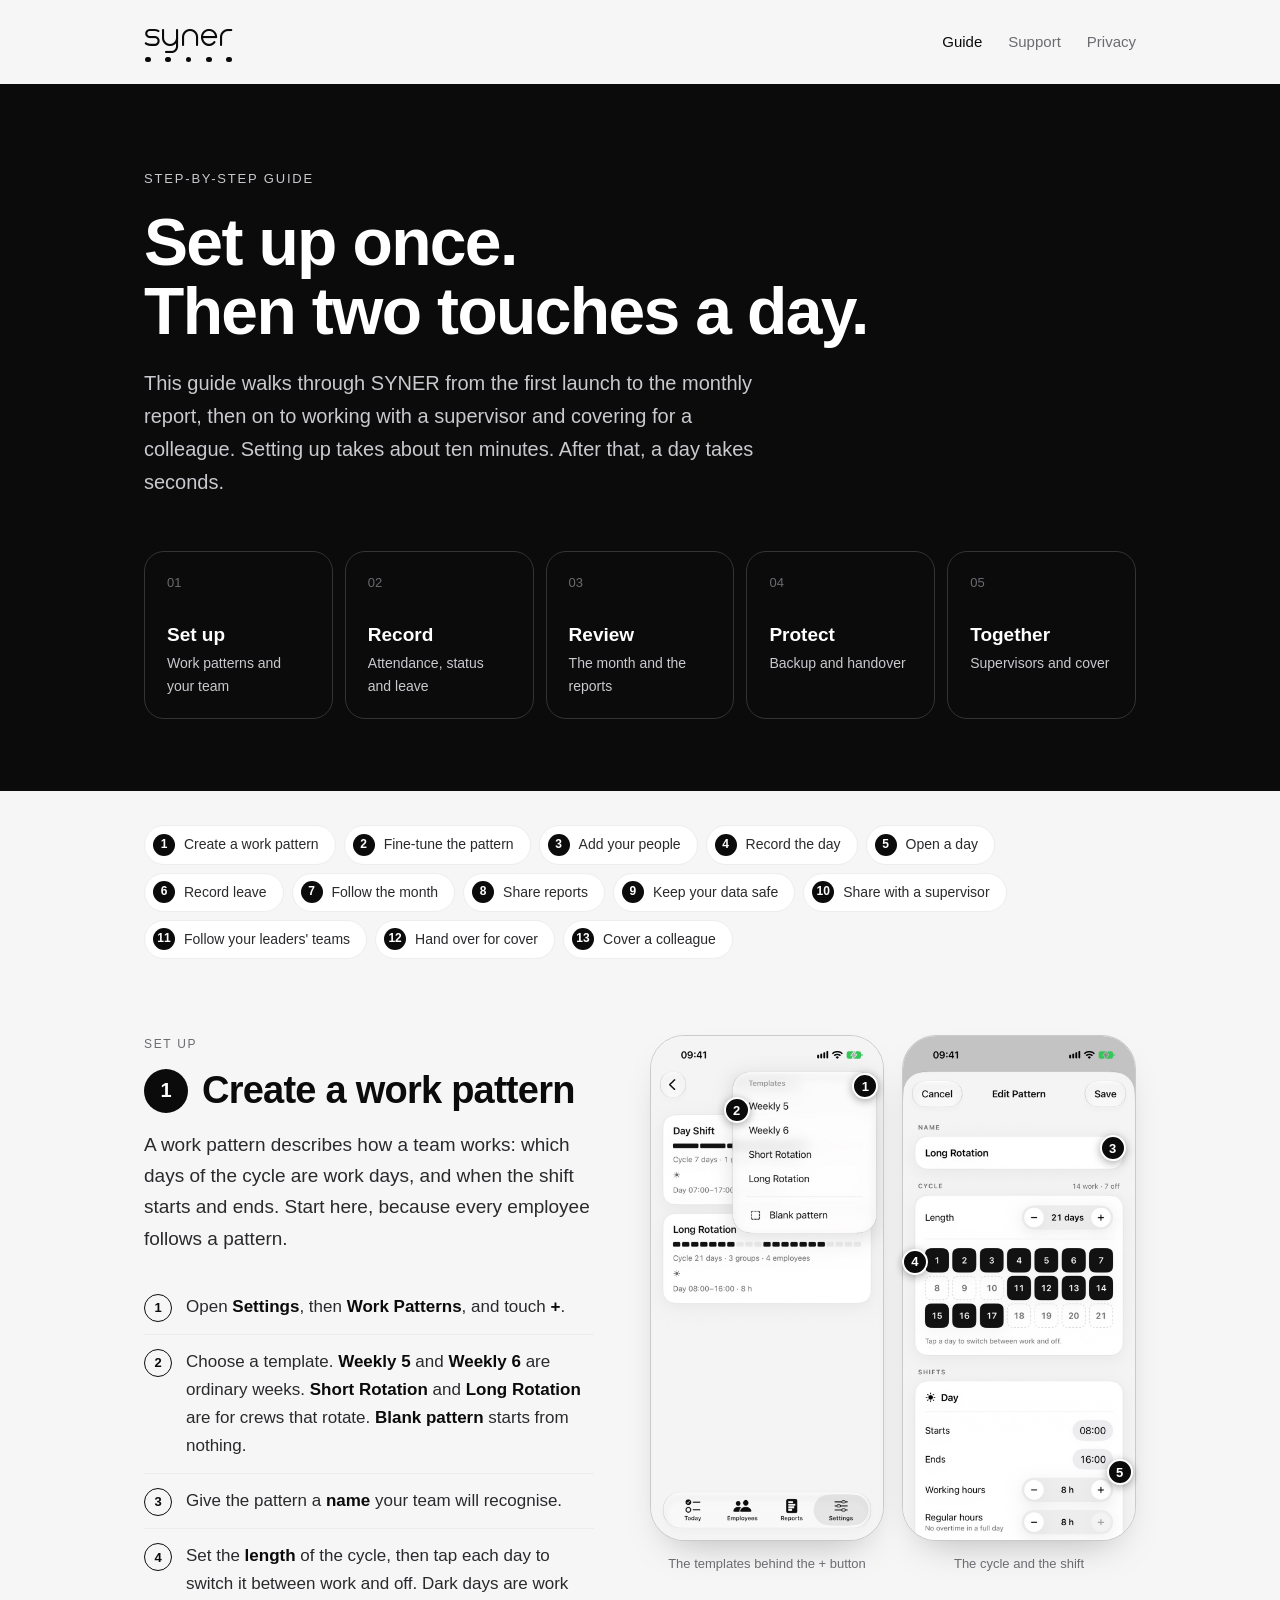
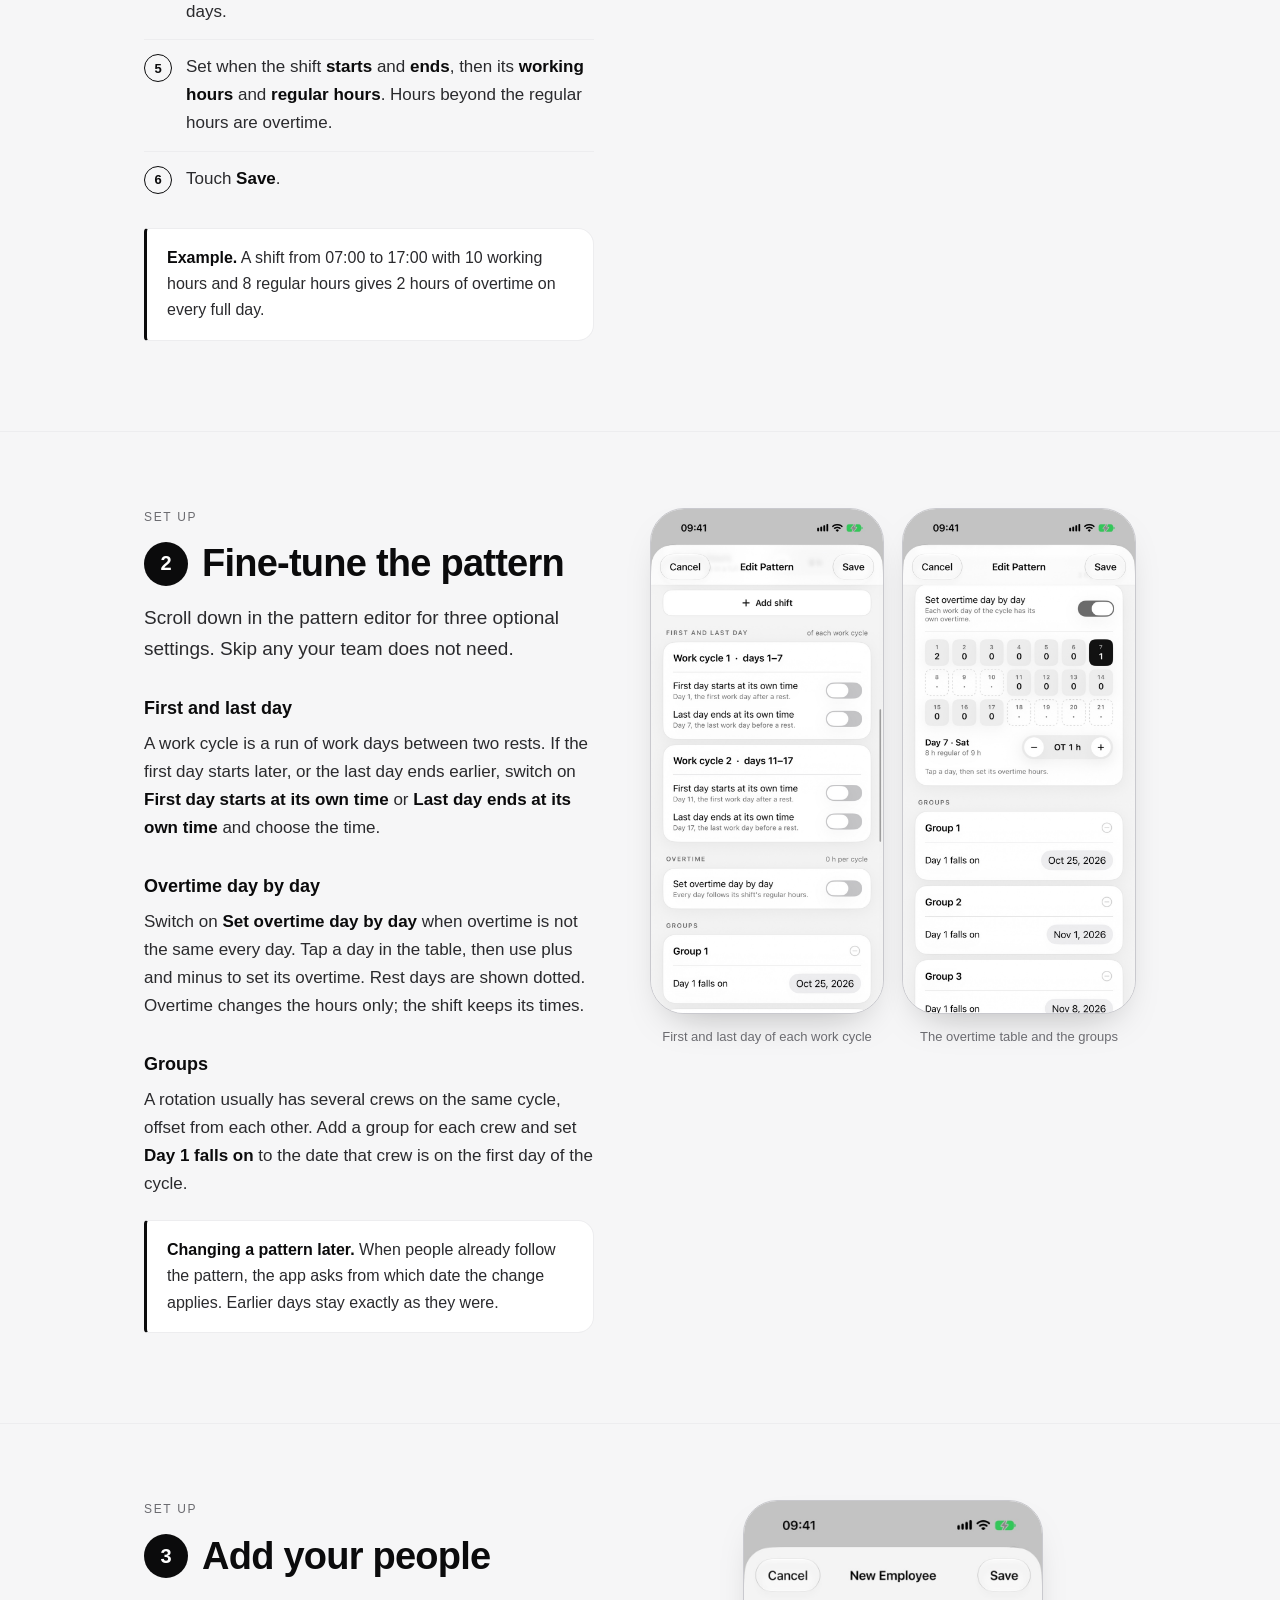
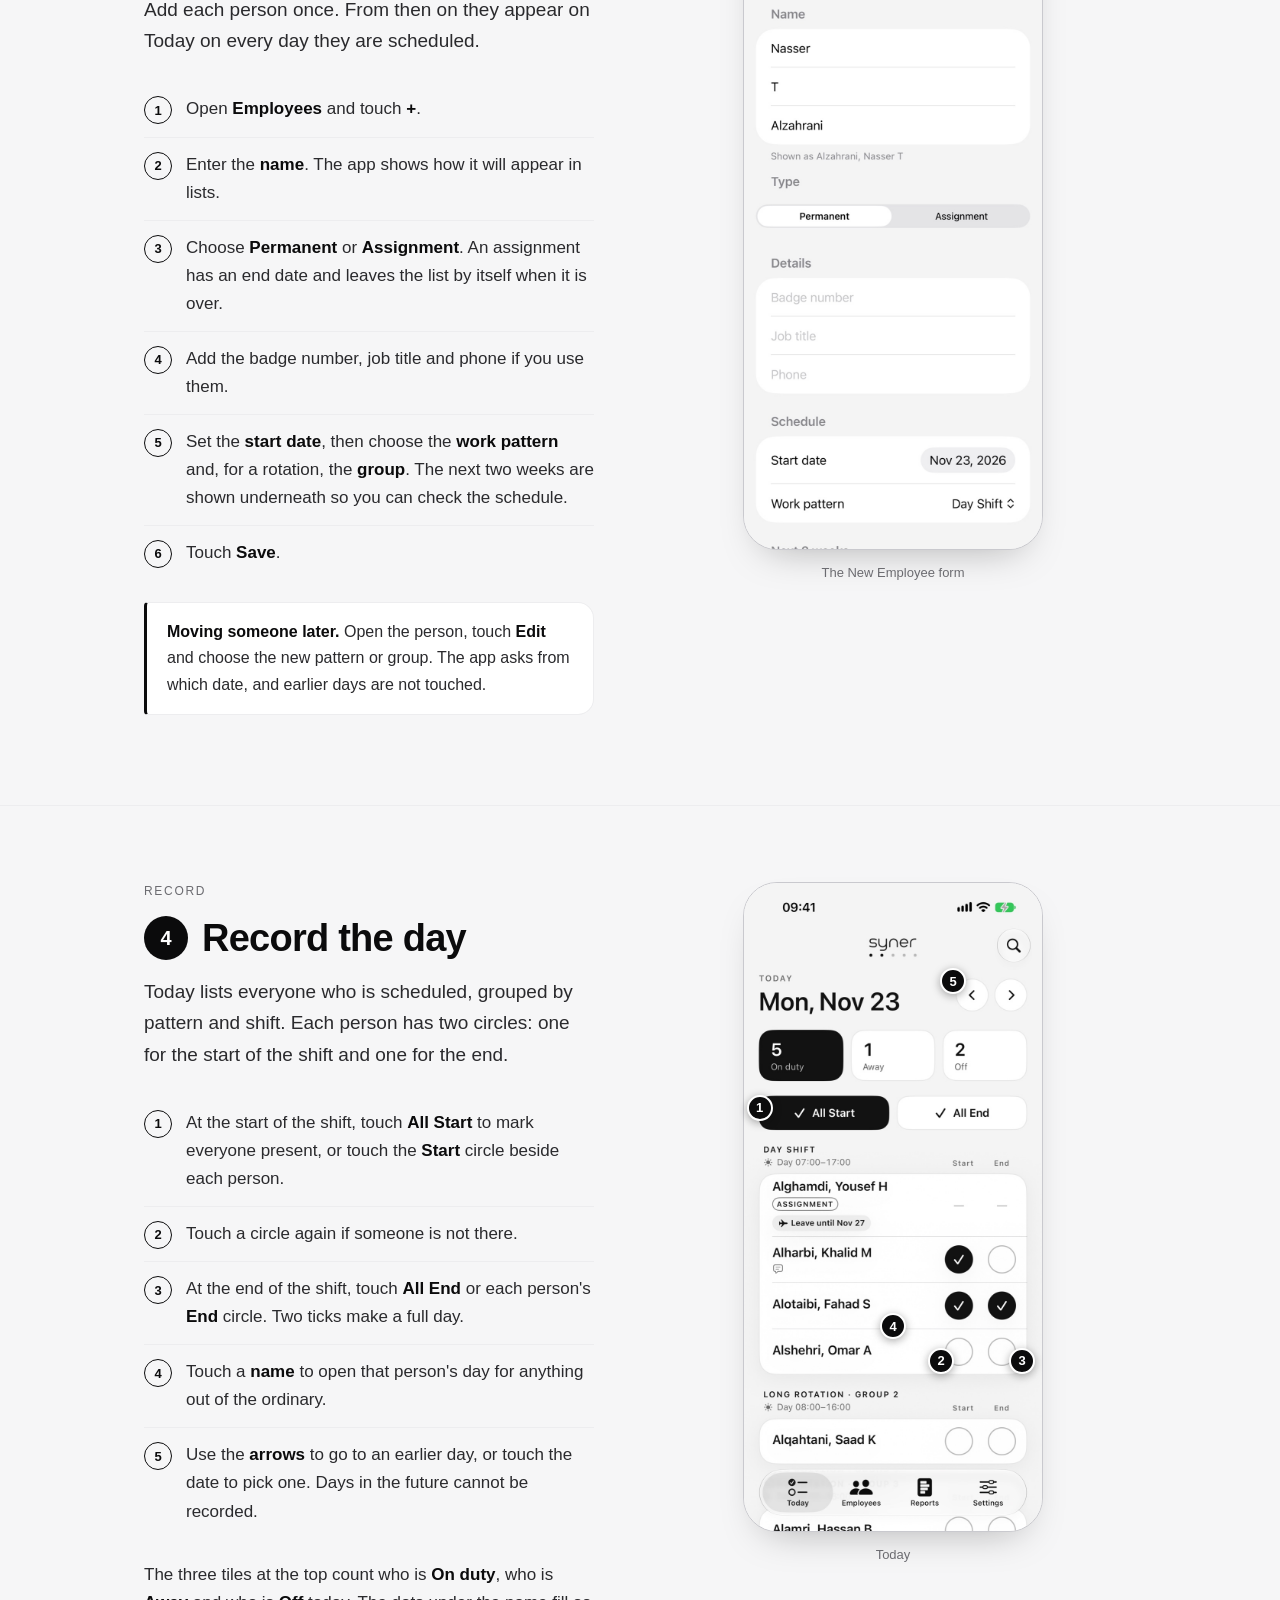
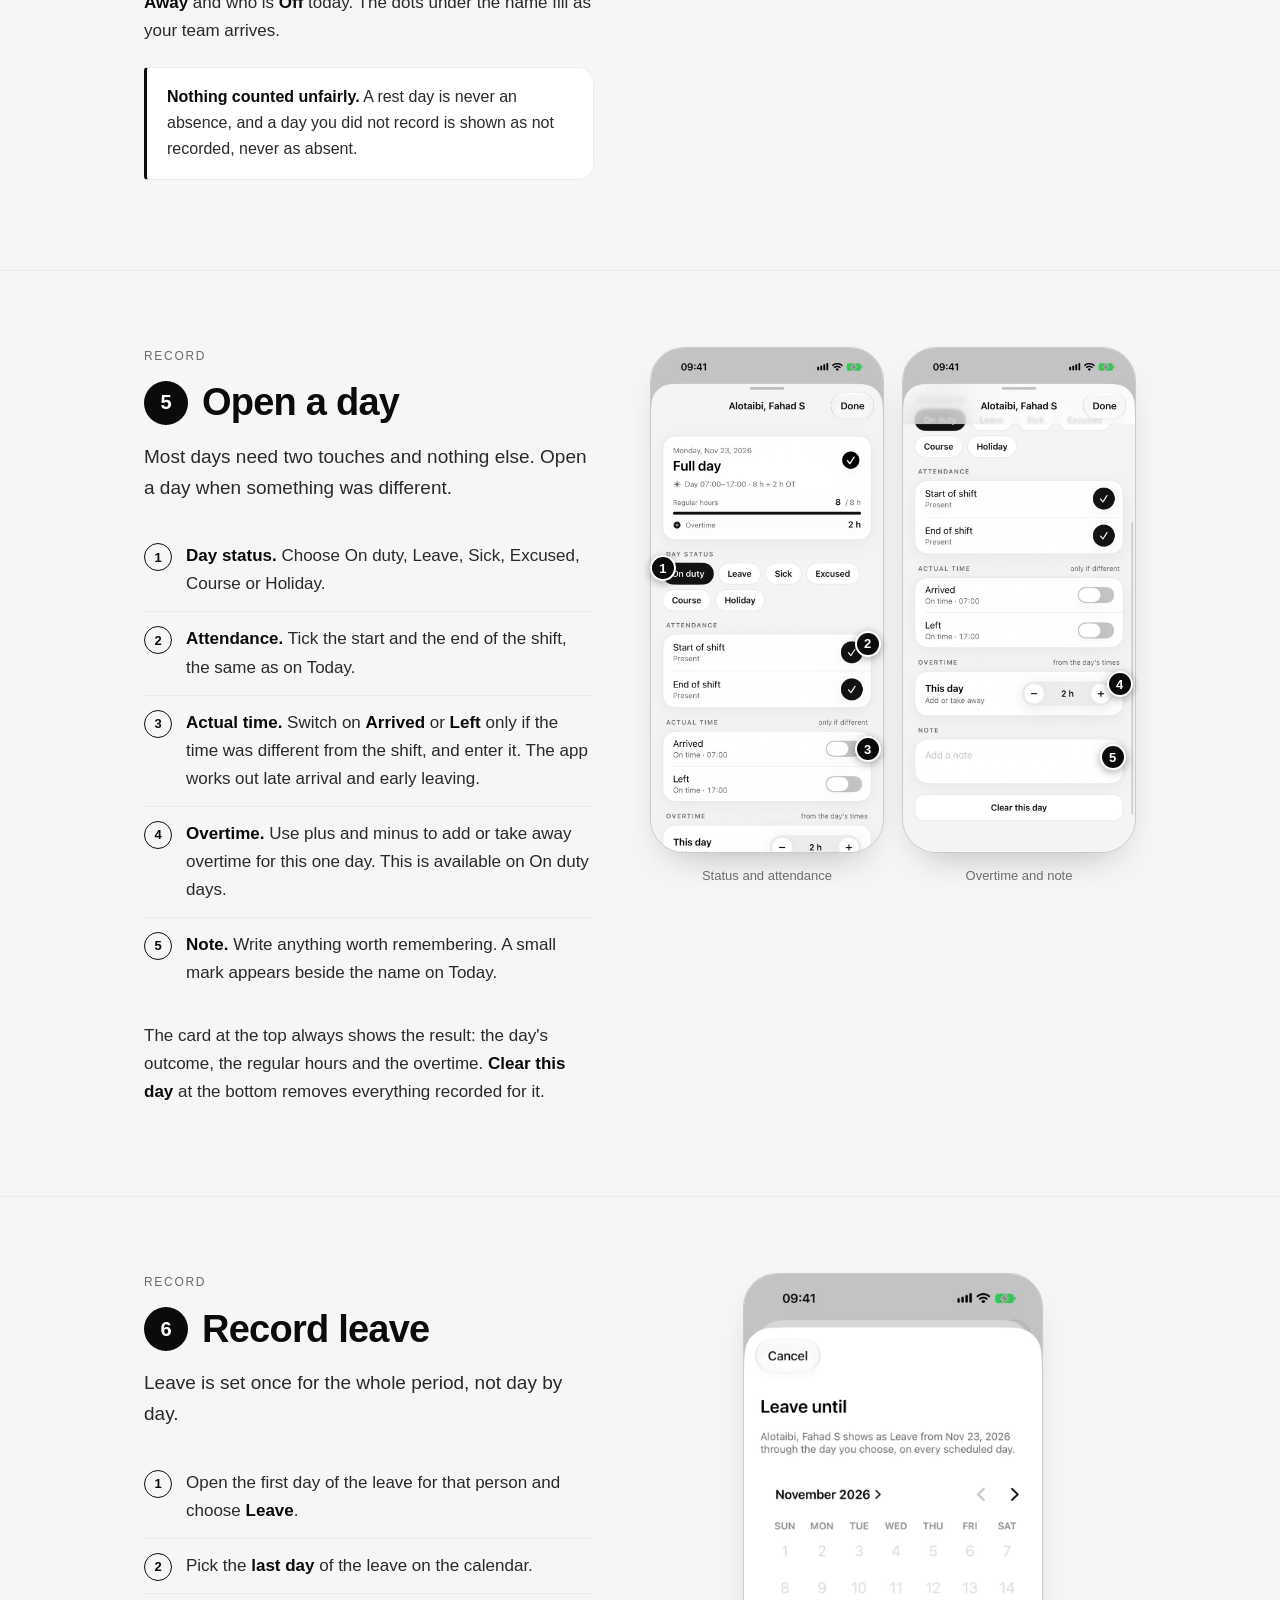
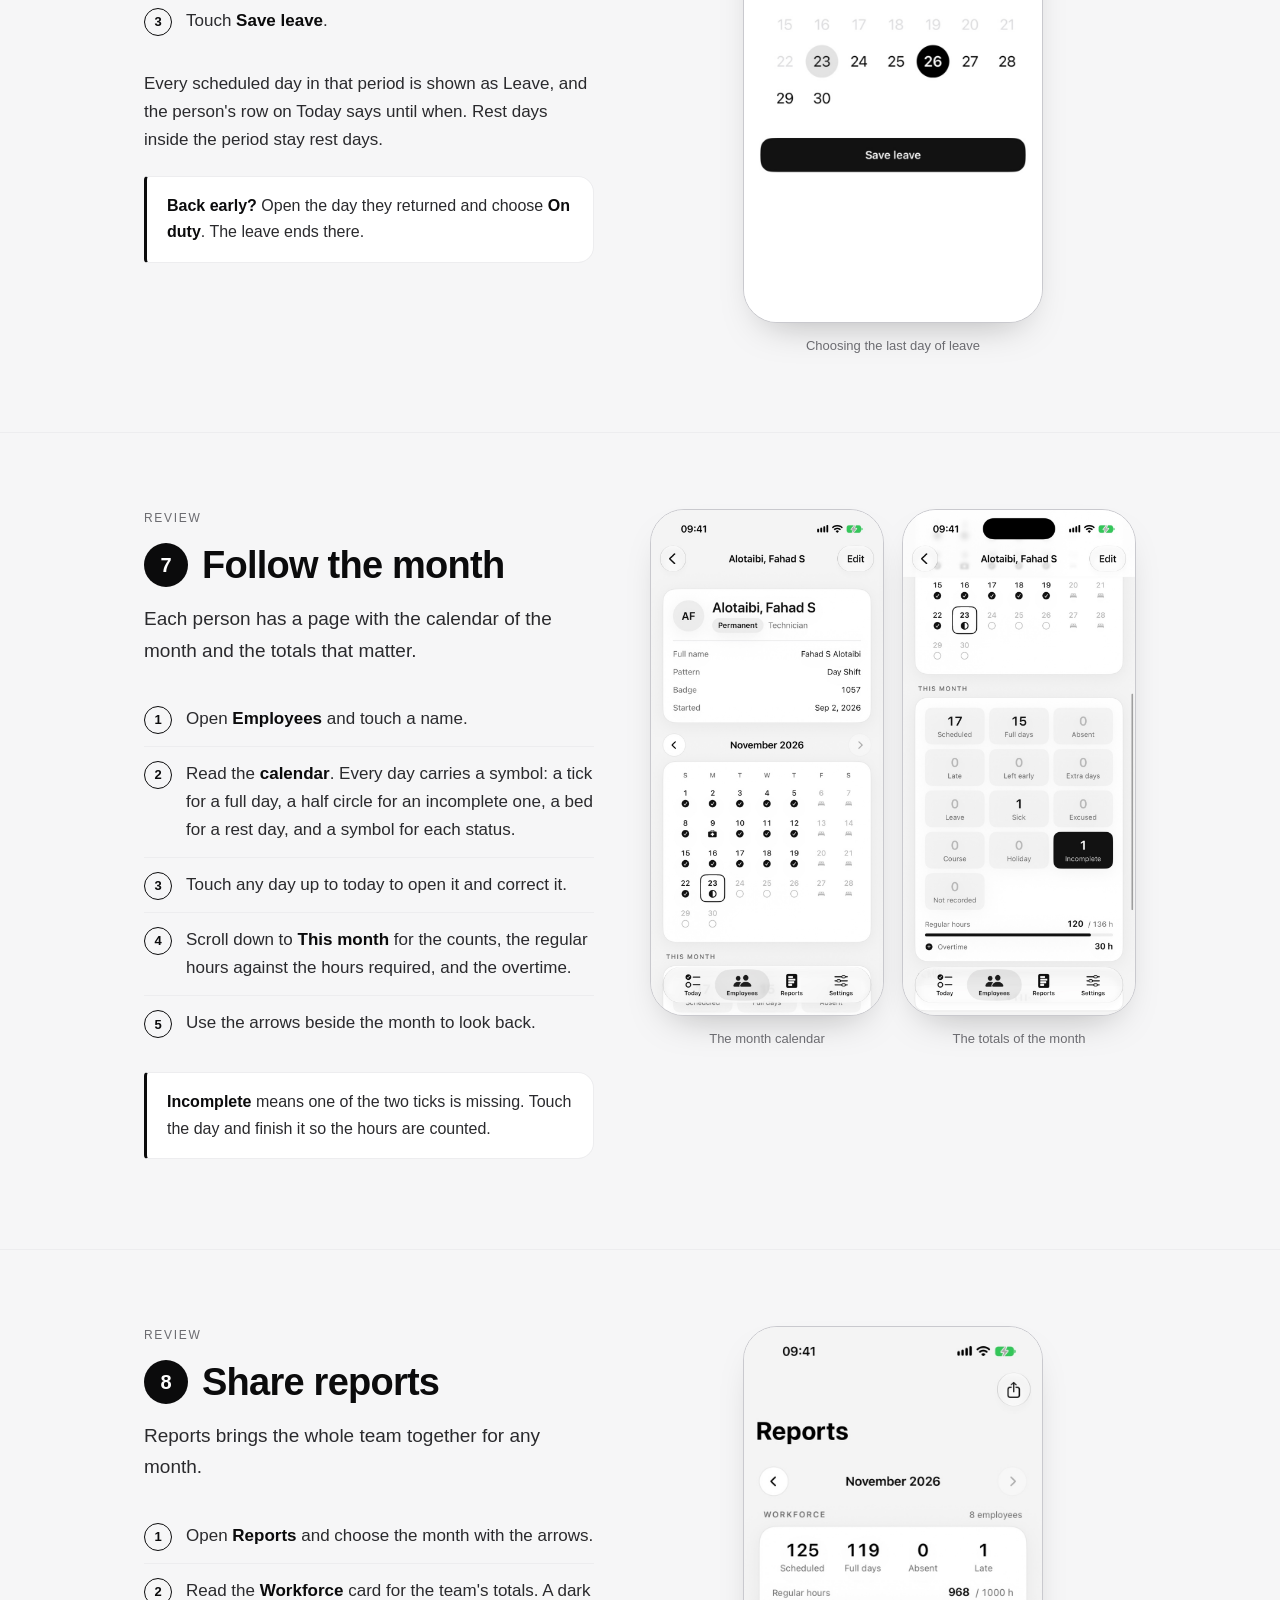
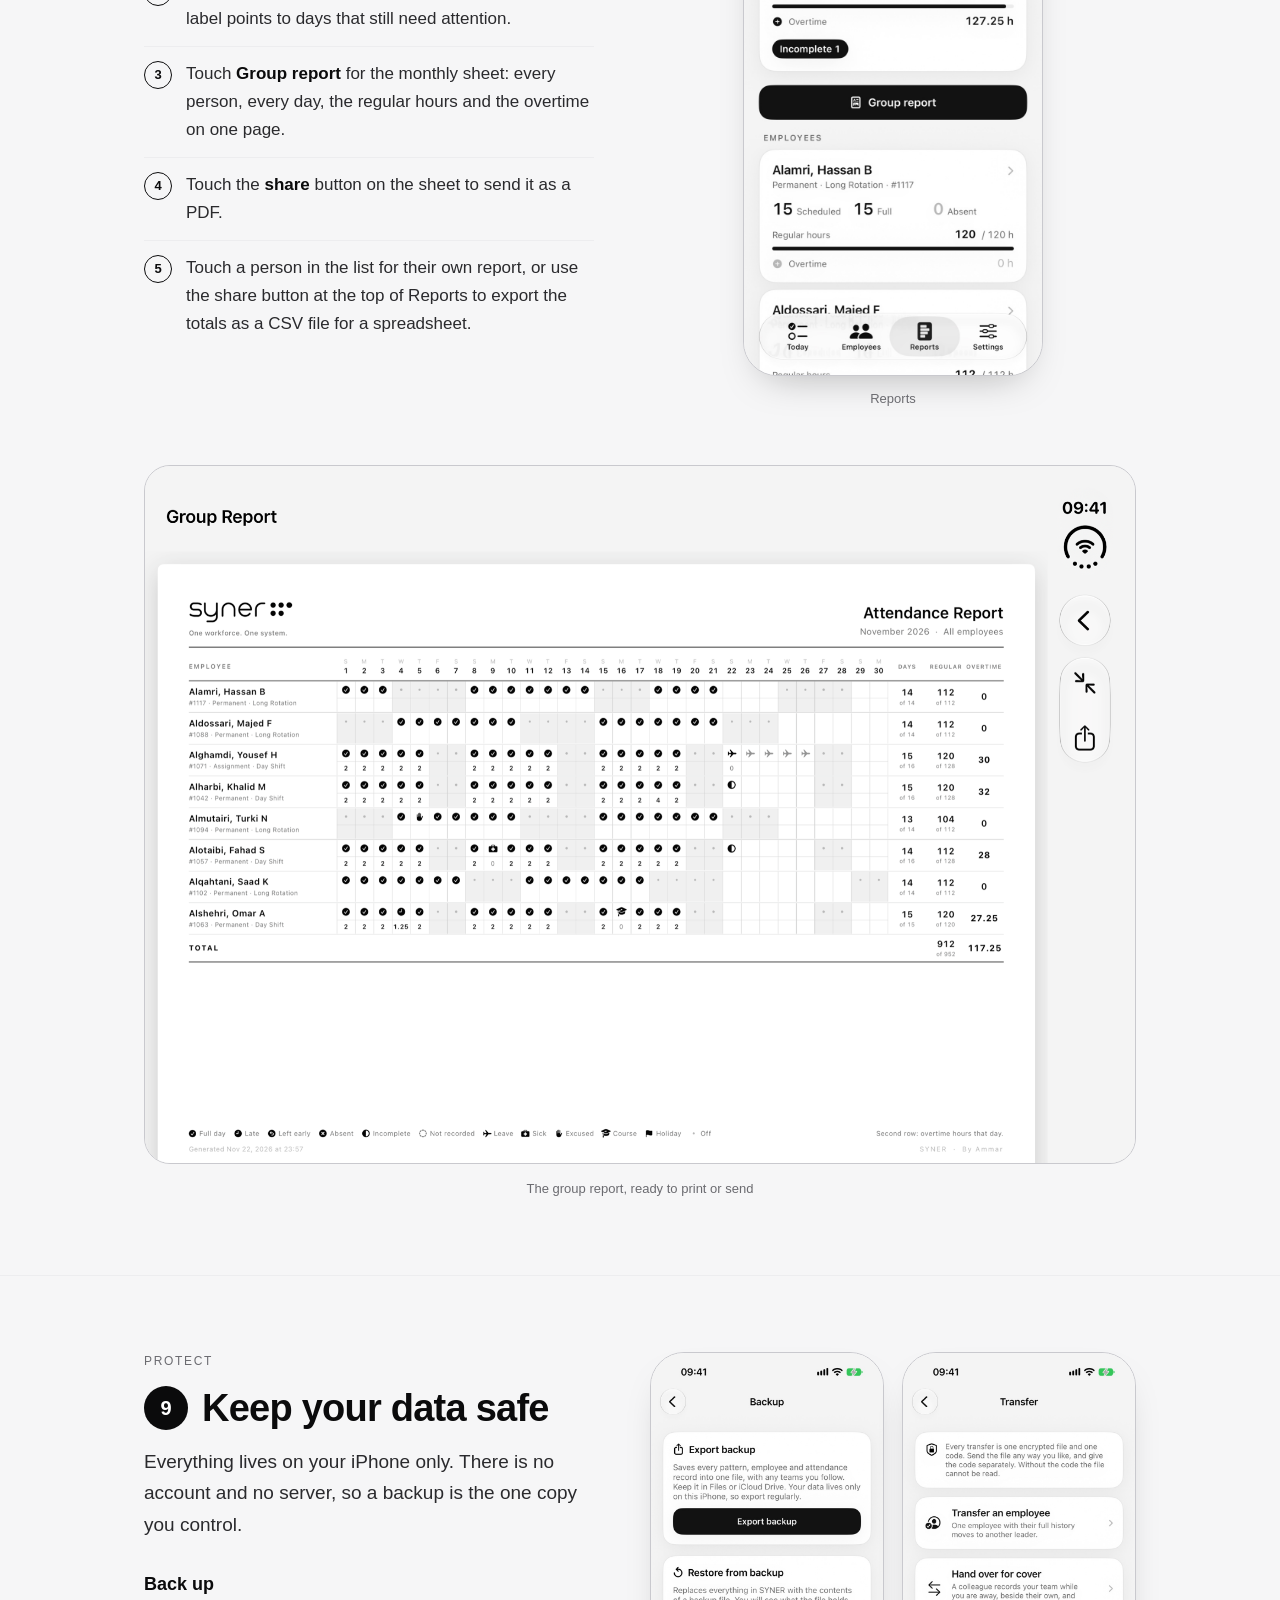
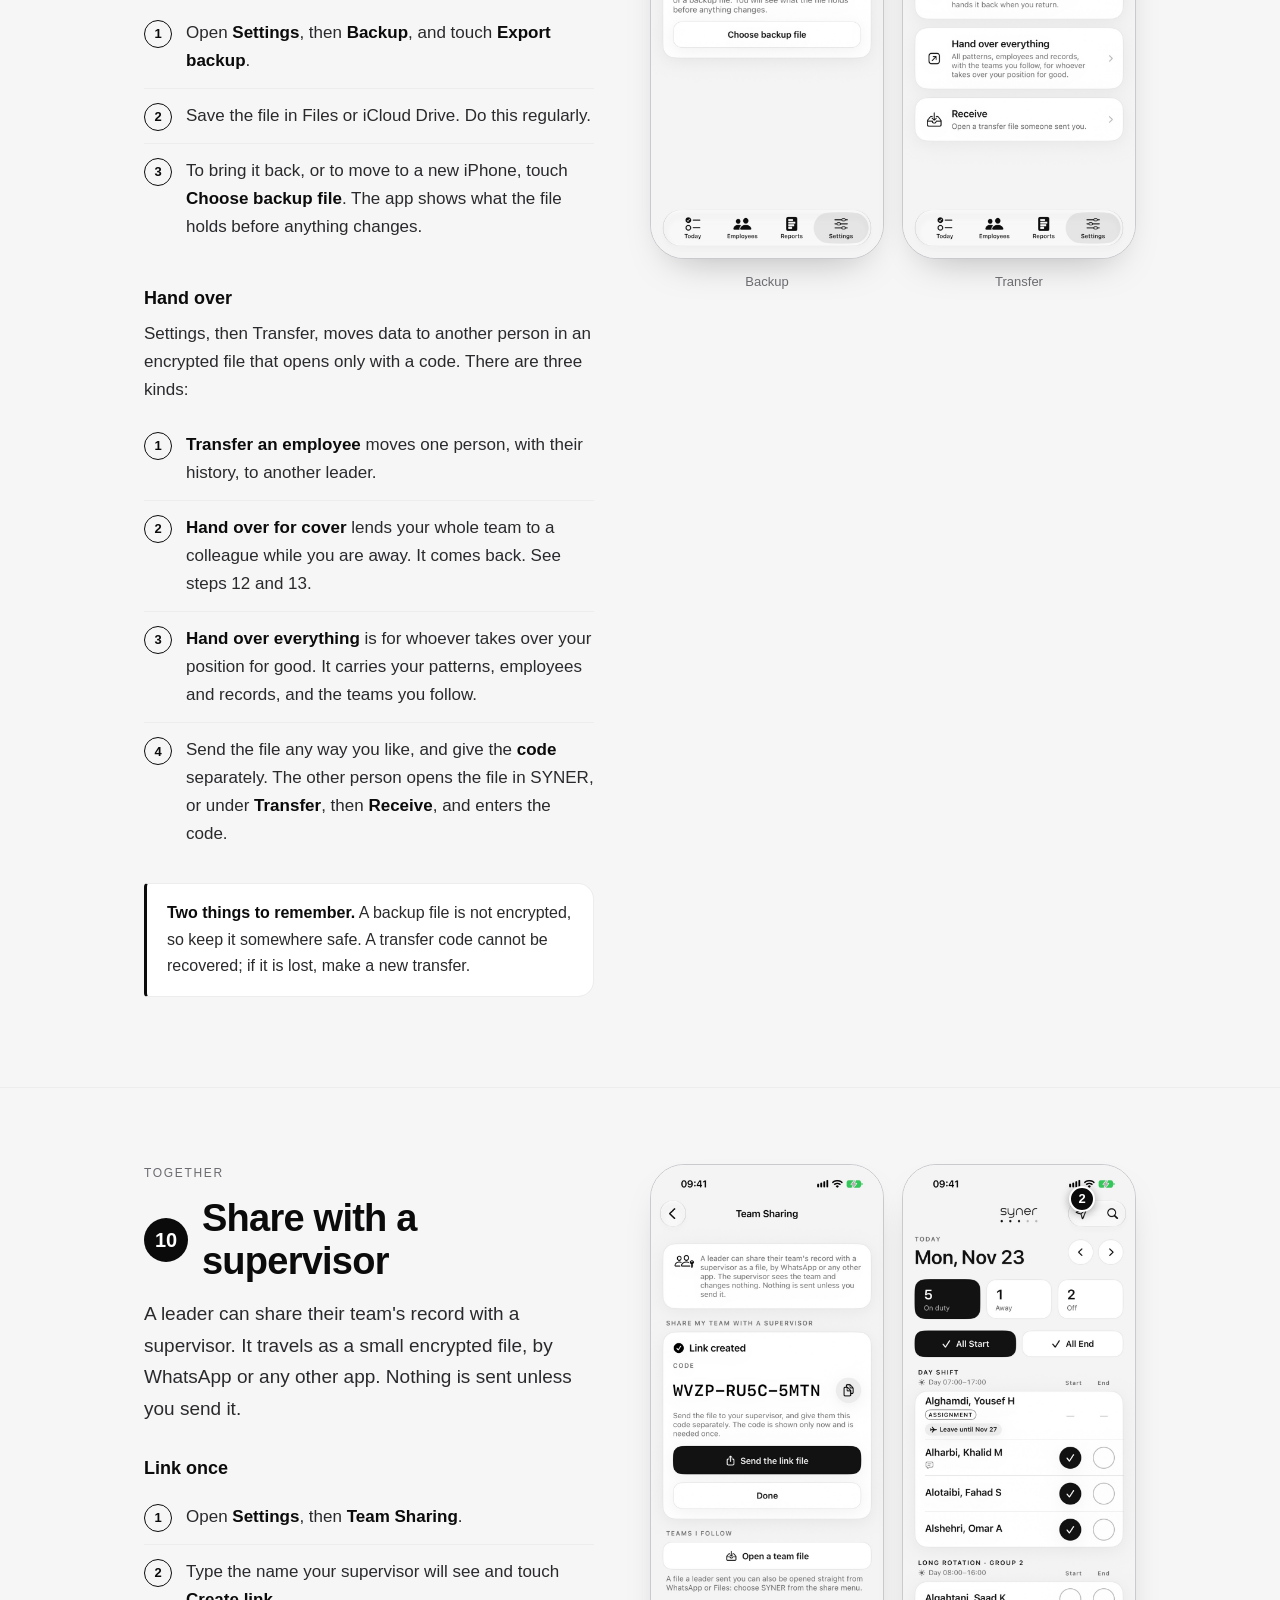
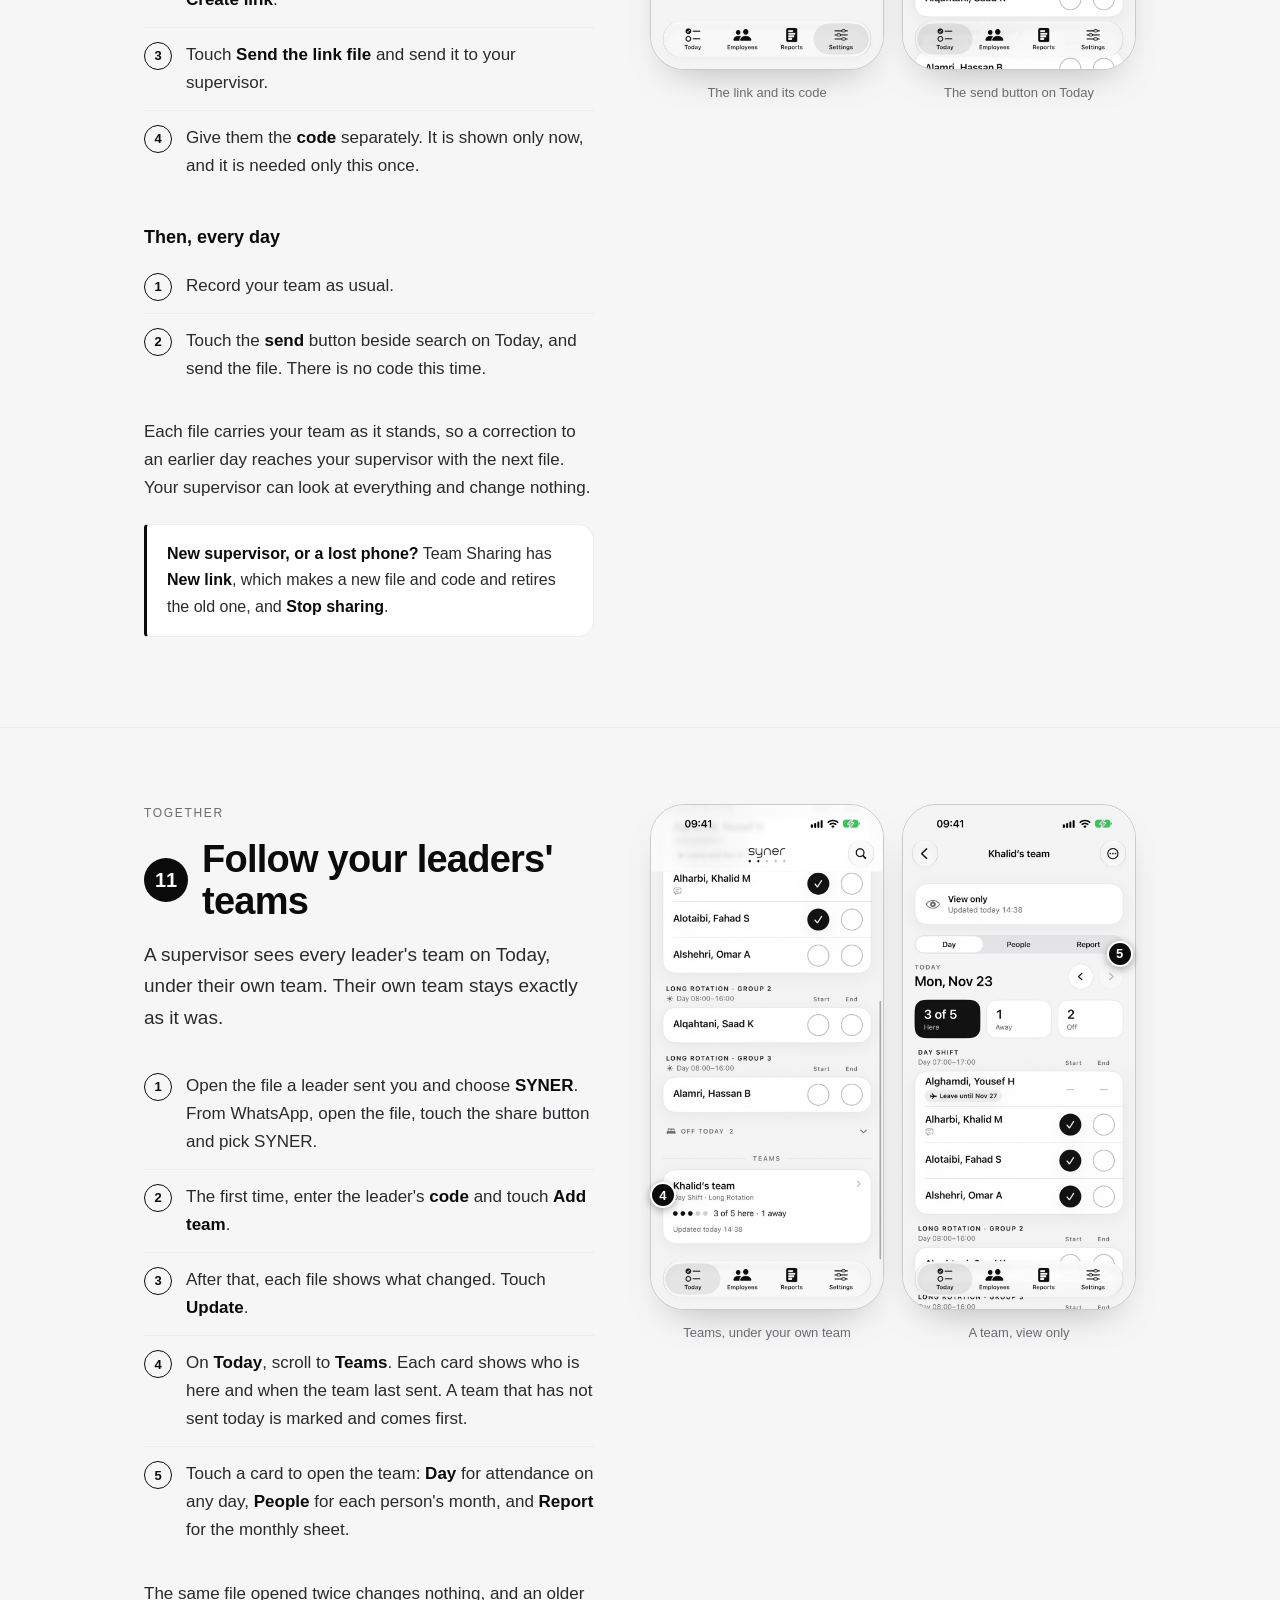
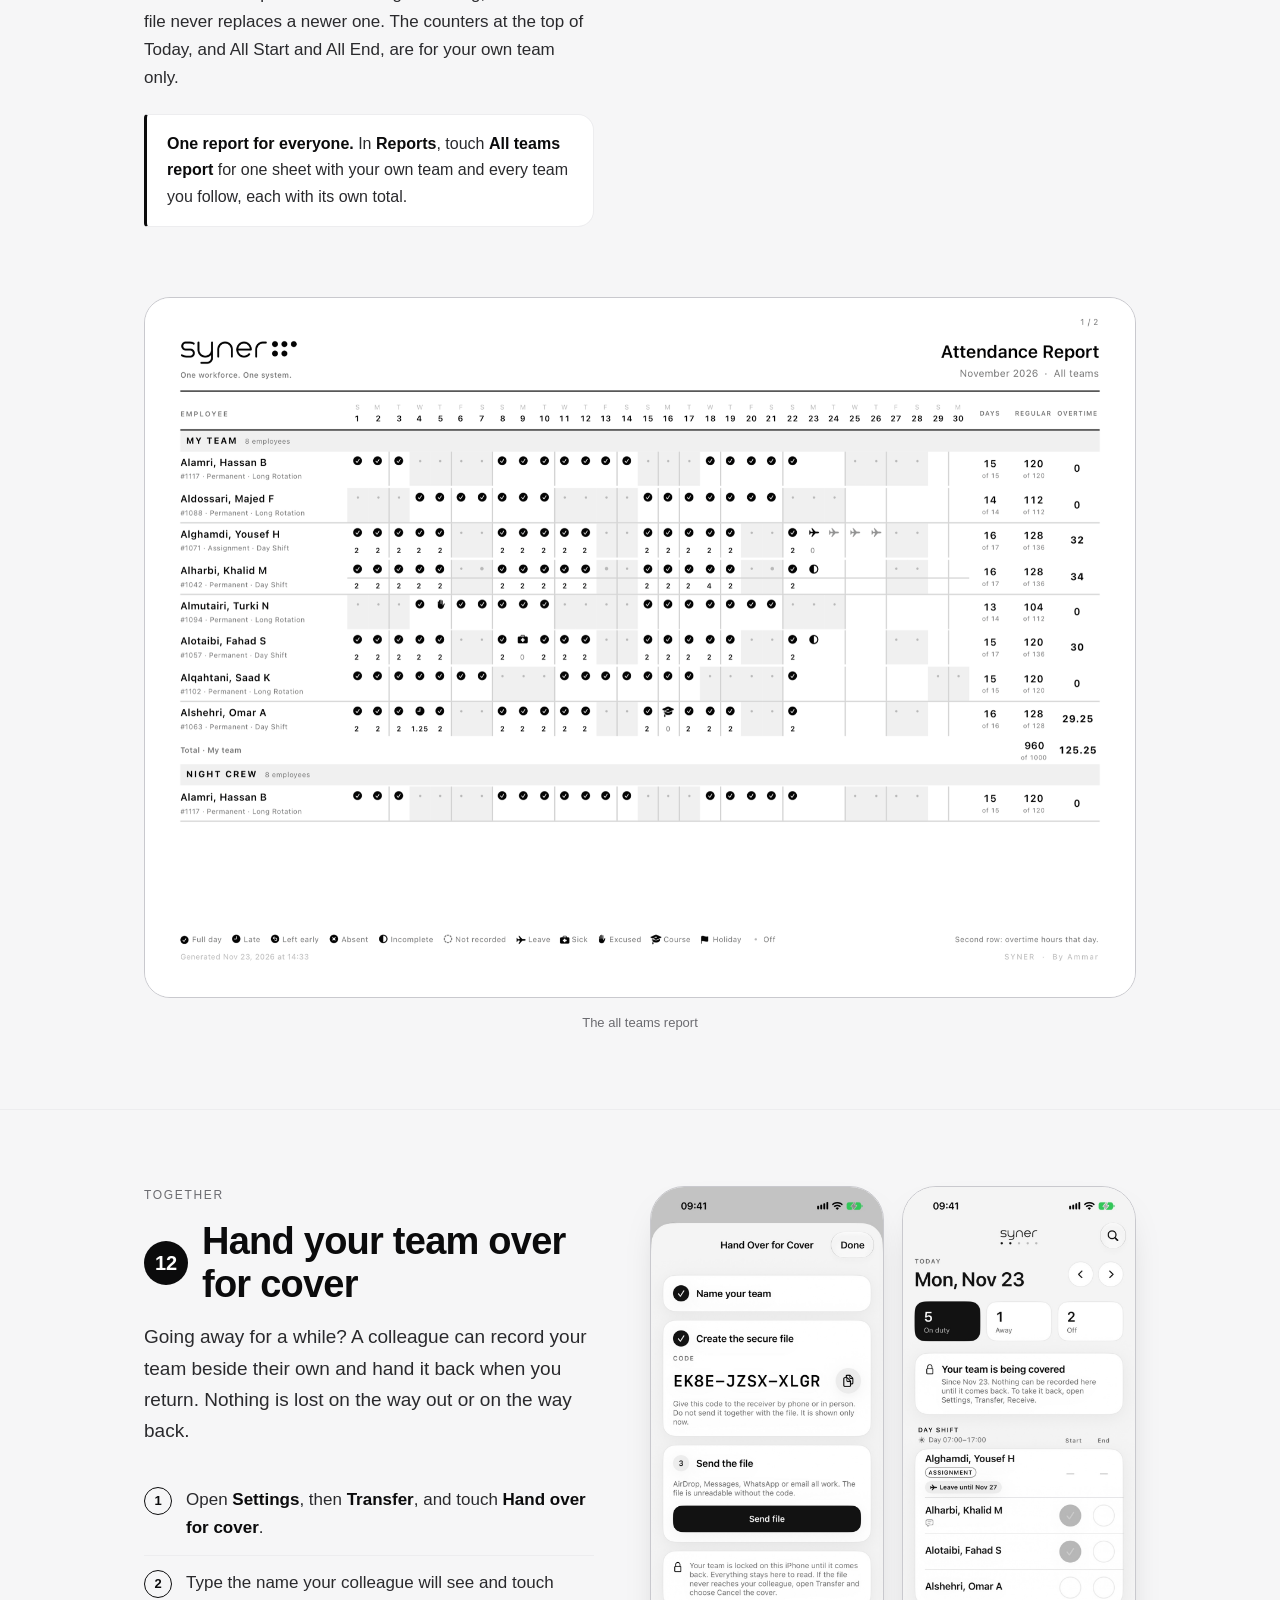
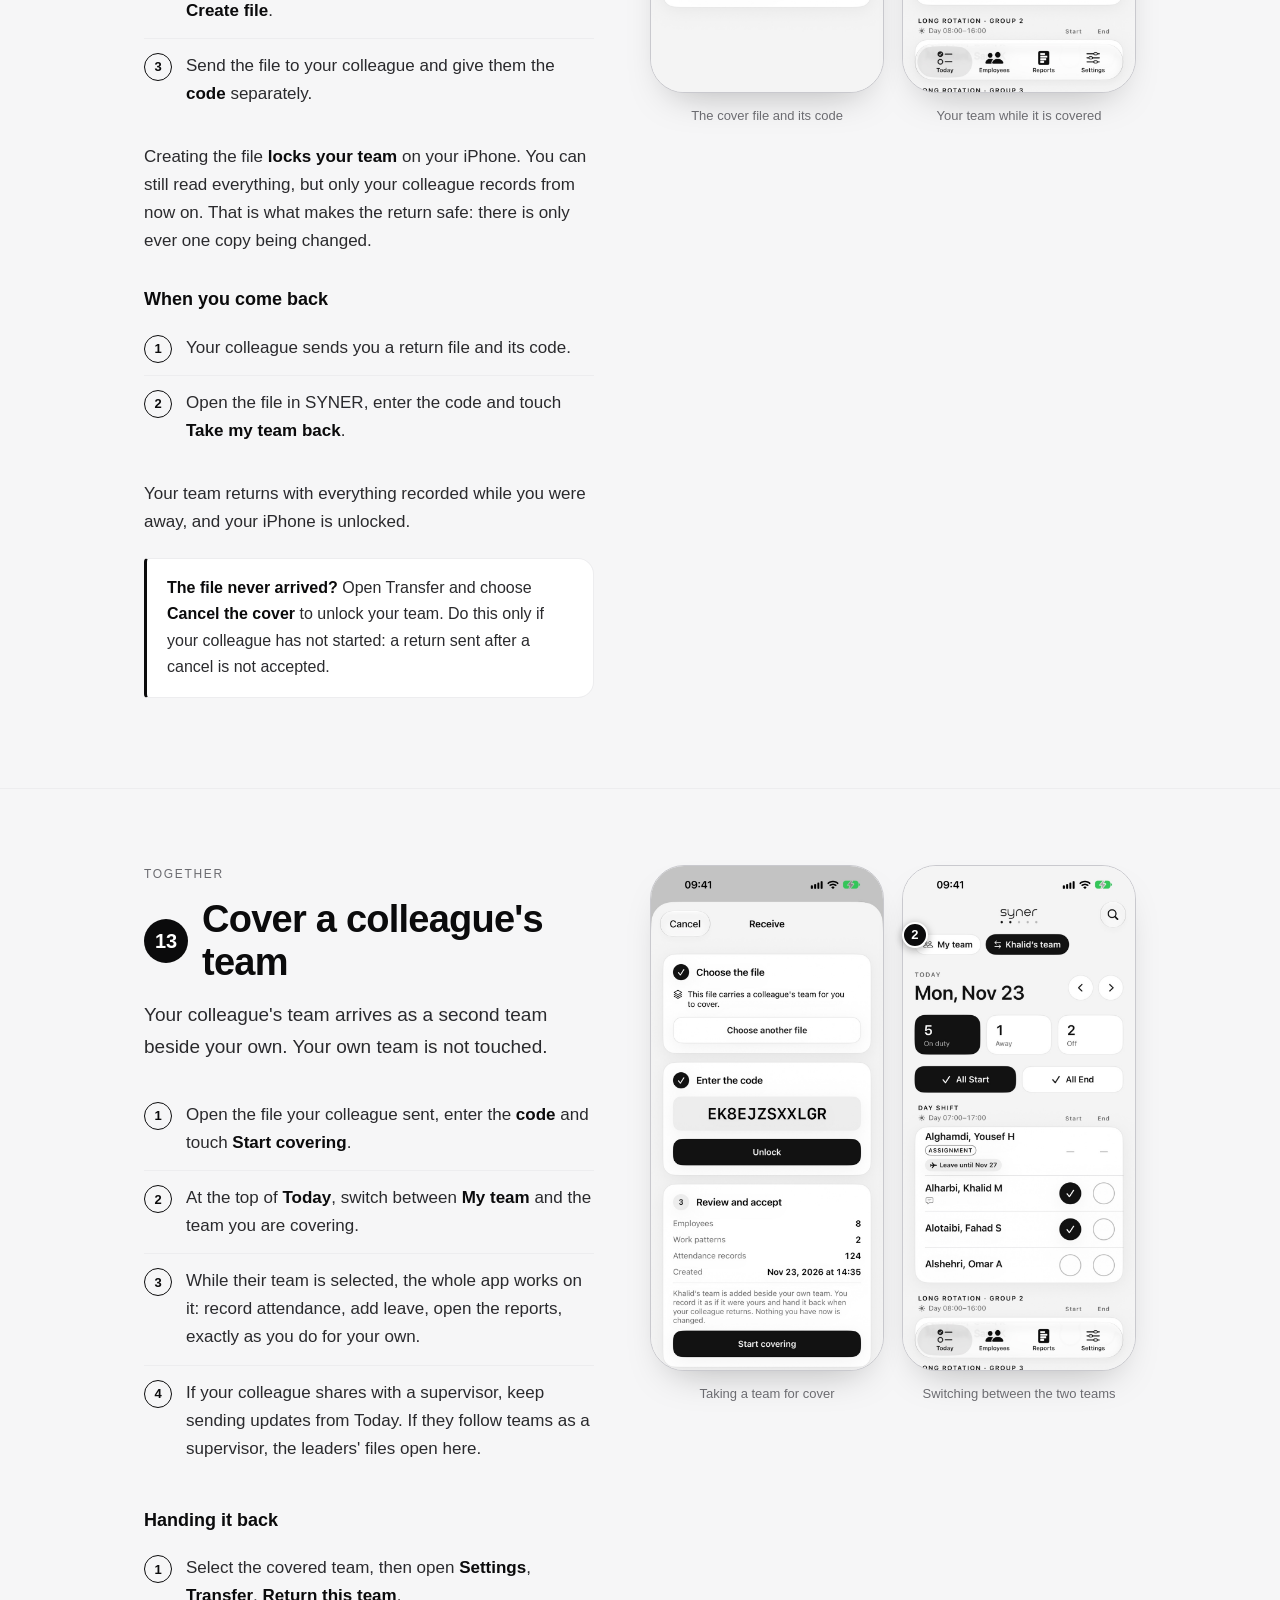
==== commit bdeca2f2: "Guide: sharing with a supervisor, following teams and covering for a colleague; support, privacy and" ====
--- a/guide.html
+++ b/guide.html
@@ -22,12 +22,13 @@
 <section class="guide-hero"><div class="wrap">
   <p class="eyebrow">Step-by-step guide</p>
   <h1>Set up once.<br>Then two touches a day.</h1>
-  <p>This guide walks through SYNER from the first launch to the monthly report. Setting up takes about ten minutes. After that, a day takes seconds.</p>
+  <p>This guide walks through SYNER from the first launch to the monthly report, then on to working with a supervisor and covering for a colleague. Setting up takes about ten minutes. After that, a day takes seconds.</p>
   <ol class="phases">
     <li><a href="#pattern"><b>Set up</b><span>Work patterns and your team</span></a></li>
     <li><a href="#today"><b>Record</b><span>Attendance, status and leave</span></a></li>
     <li><a href="#month"><b>Review</b><span>The month and the reports</span></a></li>
     <li><a href="#data"><b>Protect</b><span>Backup and handover</span></a></li>
+    <li><a href="#share"><b>Together</b><span>Supervisors and cover</span></a></li>
   </ol>
 </div></section>
 
@@ -42,6 +43,10 @@
     <a href="#month"><i>7</i>Follow the month</a>
     <a href="#reports"><i>8</i>Share reports</a>
     <a href="#data"><i>9</i>Keep your data safe</a>
+    <a href="#share"><i>10</i>Share with a supervisor</a>
+    <a href="#follow"><i>11</i>Follow your leaders' teams</a>
+    <a href="#cover"><i>12</i>Hand over for cover</a>
+    <a href="#covering"><i>13</i>Cover a colleague</a>
   </nav>
 </div>
 
@@ -243,19 +248,137 @@
       <li>To bring it back, or to move to a new iPhone, touch <b>Choose backup file</b>. The app shows what the file holds before anything changes.</li>
     </ol>
     <h3>Hand over</h3>
-    <ol class="do">
-      <li>Open <b>Settings</b>, then <b>Transfer</b>.</li>
-      <li>Choose <b>Transfer an employee</b> to move one person with their history to another leader, or <b>Hand over everything</b> for whoever takes over your position.</li>
-      <li>Send the encrypted file any way you like, and give the <b>code</b> separately.</li>
-      <li>The other person opens <b>Transfer</b>, then <b>Receive</b>, and enters the code.</li>
+    <p>Settings, then Transfer, moves data to another person in an encrypted file that opens only with a code. There are three kinds:</p>
+    <ol class="do">
+      <li><b>Transfer an employee</b> moves one person, with their history, to another leader.</li>
+      <li><b>Hand over for cover</b> lends your whole team to a colleague while you are away. It comes back. See steps 12 and 13.</li>
+      <li><b>Hand over everything</b> is for whoever takes over your position for good. It carries your patterns, employees and records, and the teams you follow.</li>
+      <li>Send the file any way you like, and give the <b>code</b> separately. The other person opens the file in SYNER, or under <b>Transfer</b>, then <b>Receive</b>, and enters the code.</li>
     </ol>
     <p class="tip"><b>Two things to remember.</b> A backup file is not encrypted, so keep it somewhere safe. A transfer code cannot be recovered; if it is lost, make a new transfer.</p>
   </div>
   <div class="shots">
     <figure class="phone"><img src="img/guide/13-backup.jpg" alt="The Backup screen: export and restore" width="780" height="1696" loading="lazy">
       <figcaption>Backup</figcaption></figure>
-    <figure class="phone"><img src="img/guide/14-transfer.jpg" alt="The Transfer screen: transfer an employee, hand over everything, receive" width="780" height="1696" loading="lazy">
+    <figure class="phone"><img src="img/guide/14-transfer.jpg" alt="The Transfer screen: transfer an employee, hand over for cover, hand over everything, receive" width="780" height="1696" loading="lazy">
       <figcaption>Transfer</figcaption></figure>
+  </div>
+</div></section>
+
+<!-- 10 -->
+<section class="step" id="share"><div class="wrap step-grid">
+  <div class="step-text">
+    <p class="phase">Together</p>
+    <h2><span class="num">10</span>Share with a supervisor</h2>
+    <p class="lead">A leader can share their team's record with a supervisor. It travels as a small encrypted file, by WhatsApp or any other app. Nothing is sent unless you send it.</p>
+    <h3>Link once</h3>
+    <ol class="do">
+      <li>Open <b>Settings</b>, then <b>Team Sharing</b>.</li>
+      <li>Type the name your supervisor will see and touch <b>Create link</b>.</li>
+      <li>Touch <b>Send the link file</b> and send it to your supervisor.</li>
+      <li>Give them the <b>code</b> separately. It is shown only now, and it is needed only this once.</li>
+    </ol>
+    <h3>Then, every day</h3>
+    <ol class="do">
+      <li>Record your team as usual.</li>
+      <li>Touch the <b>send</b> button beside search on Today, and send the file. There is no code this time.</li>
+    </ol>
+    <p>Each file carries your team as it stands, so a correction to an earlier day reaches your supervisor with the next file. Your supervisor can look at everything and change nothing.</p>
+    <p class="tip"><b>New supervisor, or a lost phone?</b> Team Sharing has <b>New link</b>, which makes a new file and code and retires the old one, and <b>Stop sharing</b>.</p>
+  </div>
+  <div class="shots">
+    <figure class="phone"><img src="img/guide/15-share-link.jpg" alt="Team Sharing after a link was created, showing the code and the button that sends the link file" width="780" height="1696" loading="lazy">
+      <figcaption>The link and its code</figcaption></figure>
+    <figure class="phone"><img src="img/guide/16-share-update.jpg" alt="Today on a leader's iPhone with the send button beside search" width="780" height="1696" loading="lazy">
+      <span class="pin" style="left:77%;top:6.5%">2</span>
+      <figcaption>The send button on Today</figcaption></figure>
+  </div>
+</div></section>
+
+<!-- 11 -->
+<section class="step" id="follow"><div class="wrap step-grid">
+  <div class="step-text">
+    <p class="phase">Together</p>
+    <h2><span class="num">11</span>Follow your leaders' teams</h2>
+    <p class="lead">A supervisor sees every leader's team on Today, under their own team. Their own team stays exactly as it was.</p>
+    <ol class="do">
+      <li>Open the file a leader sent you and choose <b>SYNER</b>. From WhatsApp, open the file, touch the share button and pick SYNER.</li>
+      <li>The first time, enter the leader's <b>code</b> and touch <b>Add team</b>.</li>
+      <li>After that, each file shows what changed. Touch <b>Update</b>.</li>
+      <li>On <b>Today</b>, scroll to <b>Teams</b>. Each card shows who is here and when the team last sent. A team that has not sent today is marked and comes first.</li>
+      <li>Touch a card to open the team: <b>Day</b> for attendance on any day, <b>People</b> for each person's month, and <b>Report</b> for the monthly sheet.</li>
+    </ol>
+    <p>The same file opened twice changes nothing, and an older file never replaces a newer one. The counters at the top of Today, and All Start and All End, are for your own team only.</p>
+    <p class="tip"><b>One report for everyone.</b> In <b>Reports</b>, touch <b>All teams report</b> for one sheet with your own team and every team you follow, each with its own total.</p>
+  </div>
+  <div class="shots">
+    <figure class="phone"><img src="img/guide/18-teams.jpg" alt="The Teams section on Today with a card for one leader's team" width="780" height="1696" loading="lazy">
+      <span class="pin" style="left:5.5%;top:72.5%">4</span>
+      <figcaption>Teams, under your own team</figcaption></figure>
+    <figure class="phone"><img src="img/guide/19-team.jpg" alt="A leader's team opened by the supervisor, marked View only, with Day, People and Report" width="780" height="1696" loading="lazy">
+      <span class="pin" style="left:93%;top:27.7%">5</span>
+      <figcaption>A team, view only</figcaption></figure>
+  </div>
+</div>
+<div class="wrap sheet">
+  <figure><img src="img/all-teams-sheet.png" alt="The all teams report: the supervisor's own team and a leader's team on one sheet, each with its total" width="1800" height="1271" loading="lazy">
+    <figcaption>The all teams report</figcaption></figure>
+</div></section>
+
+<!-- 12 -->
+<section class="step" id="cover"><div class="wrap step-grid">
+  <div class="step-text">
+    <p class="phase">Together</p>
+    <h2><span class="num">12</span>Hand your team over for cover</h2>
+    <p class="lead">Going away for a while? A colleague can record your team beside their own and hand it back when you return. Nothing is lost on the way out or on the way back.</p>
+    <ol class="do">
+      <li>Open <b>Settings</b>, then <b>Transfer</b>, and touch <b>Hand over for cover</b>.</li>
+      <li>Type the name your colleague will see and touch <b>Create file</b>.</li>
+      <li>Send the file to your colleague and give them the <b>code</b> separately.</li>
+    </ol>
+    <p>Creating the file <b>locks your team</b> on your iPhone. You can still read everything, but only your colleague records from now on. That is what makes the return safe: there is only ever one copy being changed.</p>
+    <h3>When you come back</h3>
+    <ol class="do">
+      <li>Your colleague sends you a return file and its code.</li>
+      <li>Open the file in SYNER, enter the code and touch <b>Take my team back</b>.</li>
+    </ol>
+    <p>Your team returns with everything recorded while you were away, and your iPhone is unlocked.</p>
+    <p class="tip"><b>The file never arrived?</b> Open Transfer and choose <b>Cancel the cover</b> to unlock your team. Do this only if your colleague has not started: a return sent after a cancel is not accepted.</p>
+  </div>
+  <div class="shots">
+    <figure class="phone"><img src="img/guide/20-cover.jpg" alt="Hand Over for Cover: the code, the send button and a note that the team is locked" width="780" height="1696" loading="lazy">
+      <figcaption>The cover file and its code</figcaption></figure>
+    <figure class="phone"><img src="img/guide/21-locked.jpg" alt="Today on the iPhone of the person away: a notice that the team is being covered, and the ticks cannot be changed" width="780" height="1696" loading="lazy">
+      <figcaption>Your team while it is covered</figcaption></figure>
+  </div>
+</div></section>
+
+<!-- 13 -->
+<section class="step" id="covering"><div class="wrap step-grid">
+  <div class="step-text">
+    <p class="phase">Together</p>
+    <h2><span class="num">13</span>Cover a colleague's team</h2>
+    <p class="lead">Your colleague's team arrives as a second team beside your own. Your own team is not touched.</p>
+    <ol class="do">
+      <li>Open the file your colleague sent, enter the <b>code</b> and touch <b>Start covering</b>.</li>
+      <li>At the top of <b>Today</b>, switch between <b>My team</b> and the team you are covering.</li>
+      <li>While their team is selected, the whole app works on it: record attendance, add leave, open the reports, exactly as you do for your own.</li>
+      <li>If your colleague shares with a supervisor, keep sending updates from Today. If they follow teams as a supervisor, the leaders' files open here.</li>
+    </ol>
+    <h3>Handing it back</h3>
+    <ol class="do">
+      <li>Select the covered team, then open <b>Settings</b>, <b>Transfer</b>, <b>Return this team</b>.</li>
+      <li>Create the file, send it and give the code separately.</li>
+      <li>Once your colleague confirms it arrived, touch <b>Remove the covered team</b>.</li>
+    </ol>
+    <p class="tip"><b>Return it before you hand over or erase your own iPhone.</b> A covered team is your colleague's; SYNER will not erase your iPhone or hand it over while you still hold it.</p>
+  </div>
+  <div class="shots">
+    <figure class="phone"><img src="img/guide/22-cover-receive.jpg" alt="Receiving a cover file: the team's contents and the Start covering button" width="780" height="1696" loading="lazy">
+      <figcaption>Taking a team for cover</figcaption></figure>
+    <figure class="phone"><img src="img/guide/23-covering.jpg" alt="Today with a switch at the top between My team and the covered team" width="780" height="1696" loading="lazy">
+      <span class="pin" style="left:5.5%;top:13%">2</span>
+      <figcaption>Switching between the two teams</figcaption></figure>
   </div>
 </div></section>
 
--- a/style.css
+++ b/style.css
@@ -92,7 +92,7 @@
 .guide-hero .eyebrow { margin: 0 0 18px; font-size: 13px; letter-spacing: .14em; text-transform: uppercase; color: var(--mist); }
 .guide-hero h1 { font-size: clamp(38px, 5.6vw, 66px); line-height: 1.05; letter-spacing: -.025em; margin: 0 0 20px; font-weight: 600; }
 .guide-hero p { font-size: 20px; color: var(--mist); max-width: 32em; margin: 0; }
-.phases { list-style: none; padding: 0; margin: 52px 0 0; display: grid; grid-template-columns: repeat(4, 1fr); gap: 12px; counter-reset: phase; }
+.phases { list-style: none; padding: 0; margin: 52px 0 0; display: grid; grid-template-columns: repeat(5, 1fr); gap: 12px; counter-reset: phase; }
 .phases a { display: block; height: 100%; border: 1px solid #333338; border-radius: 20px; padding: 20px 22px; text-decoration: none; counter-increment: phase; }
 .phases a:hover { border-color: #6b6b70; }
 .phases a::before { content: "0" counter(phase); display: block; font-size: 13px; color: var(--slate); margin-bottom: 26px; font-variant-numeric: tabular-nums; }
@@ -128,6 +128,7 @@
 figcaption { margin-top: 12px; text-align: center; font-size: 13px; color: var(--slate); }
 .pin { position: absolute; transform: translate(-50%, -50%); width: 26px; height: 26px; border-radius: 50%; background: var(--ink); color: #fff; border: 2px solid #fff; box-shadow: 0 2px 8px rgba(11,11,12,.35); font-size: 13px; font-weight: 600; line-height: 1; display: grid; place-items: center; }
 .sheet { margin-top: 56px; }
+.sheet figcaption { margin-top: 14px; }
 .sheet img { display: block; width: 100%; height: auto; border-radius: 26px; border: 1px solid var(--mist); }
 .closing a { color: #fff; }
 
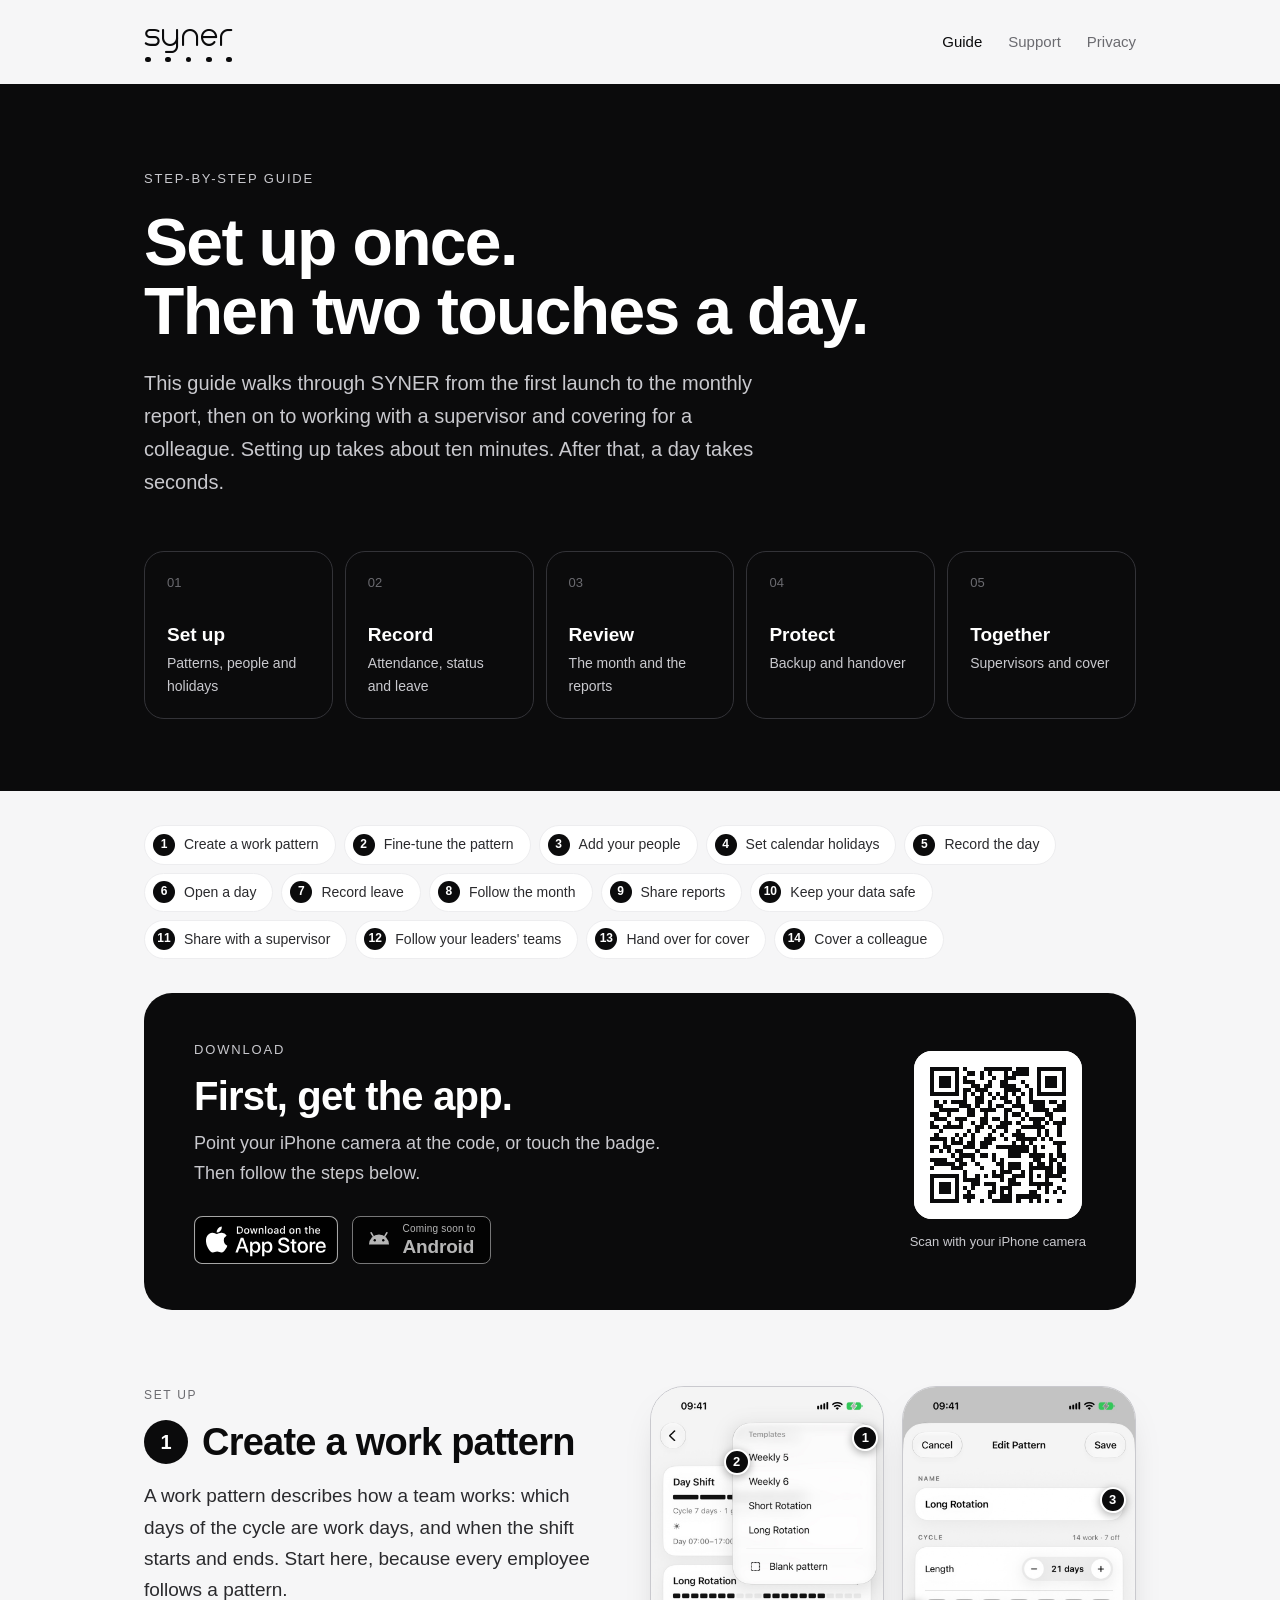
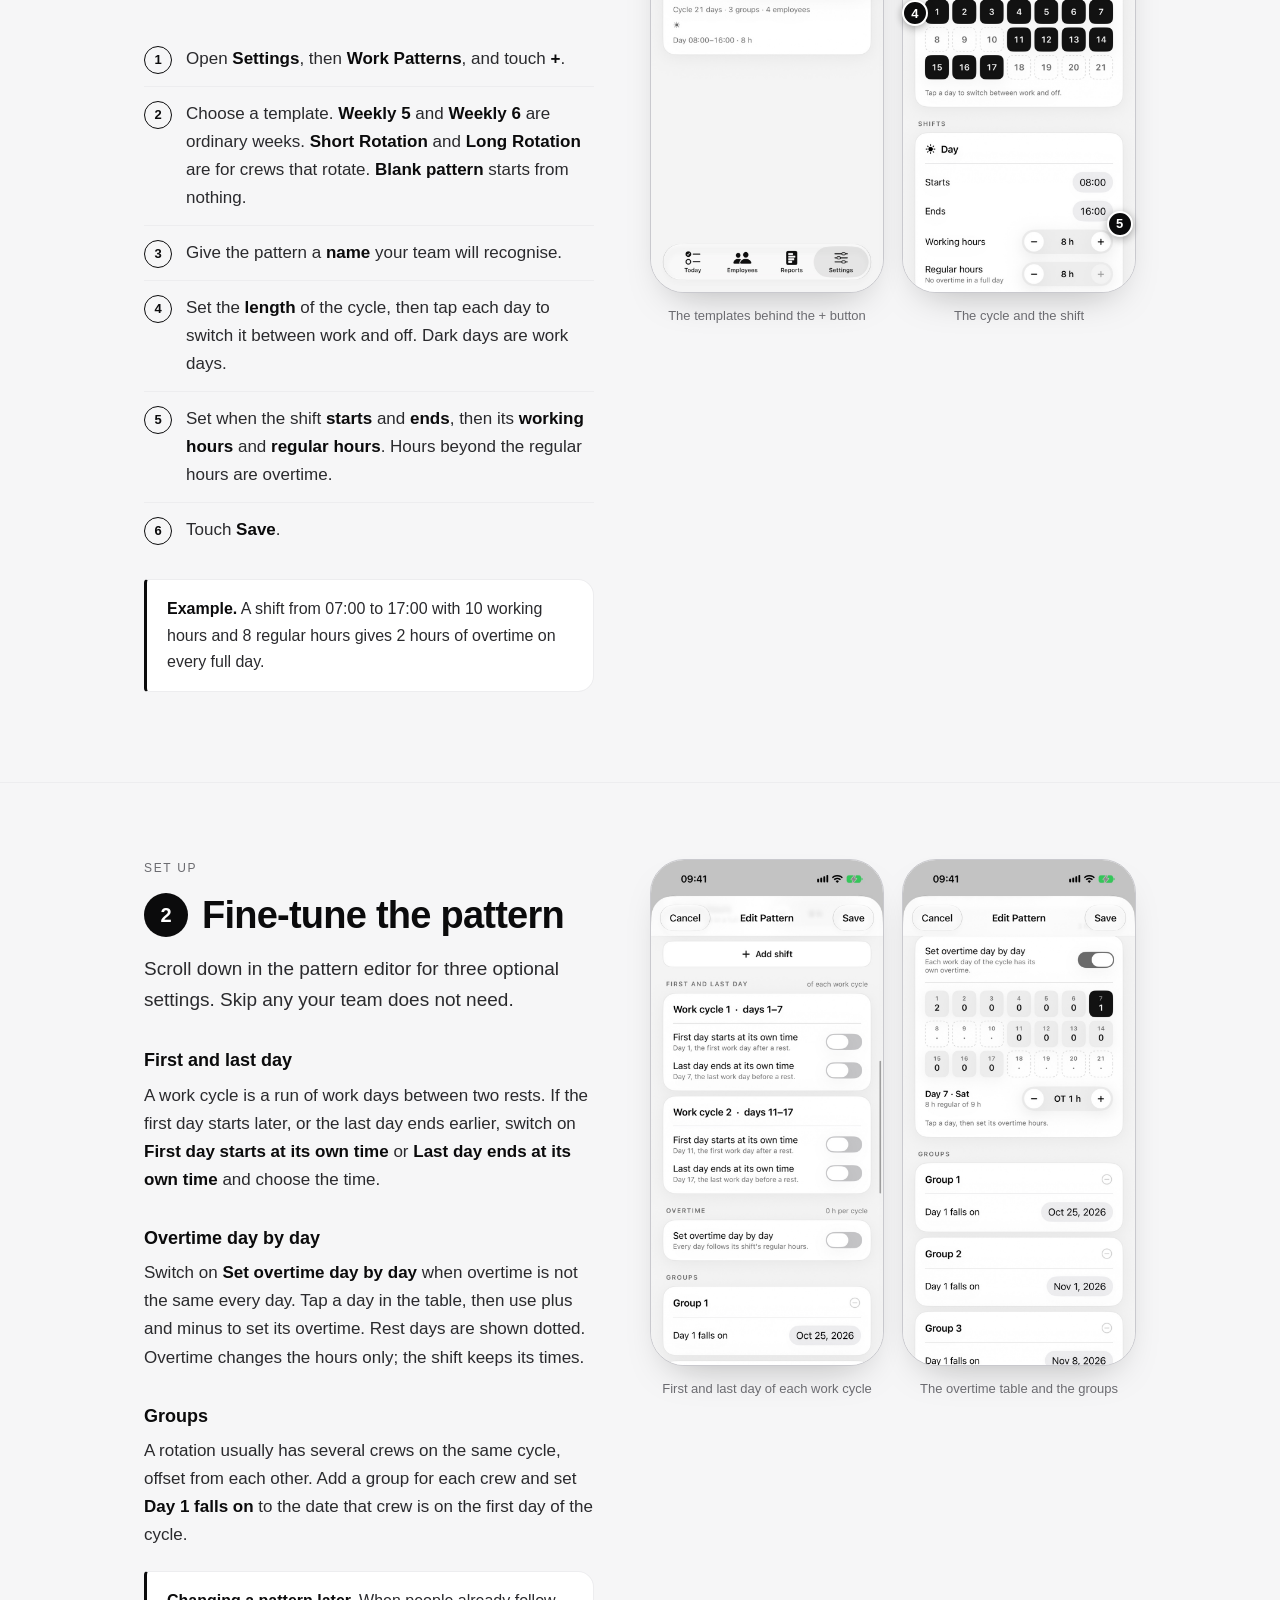
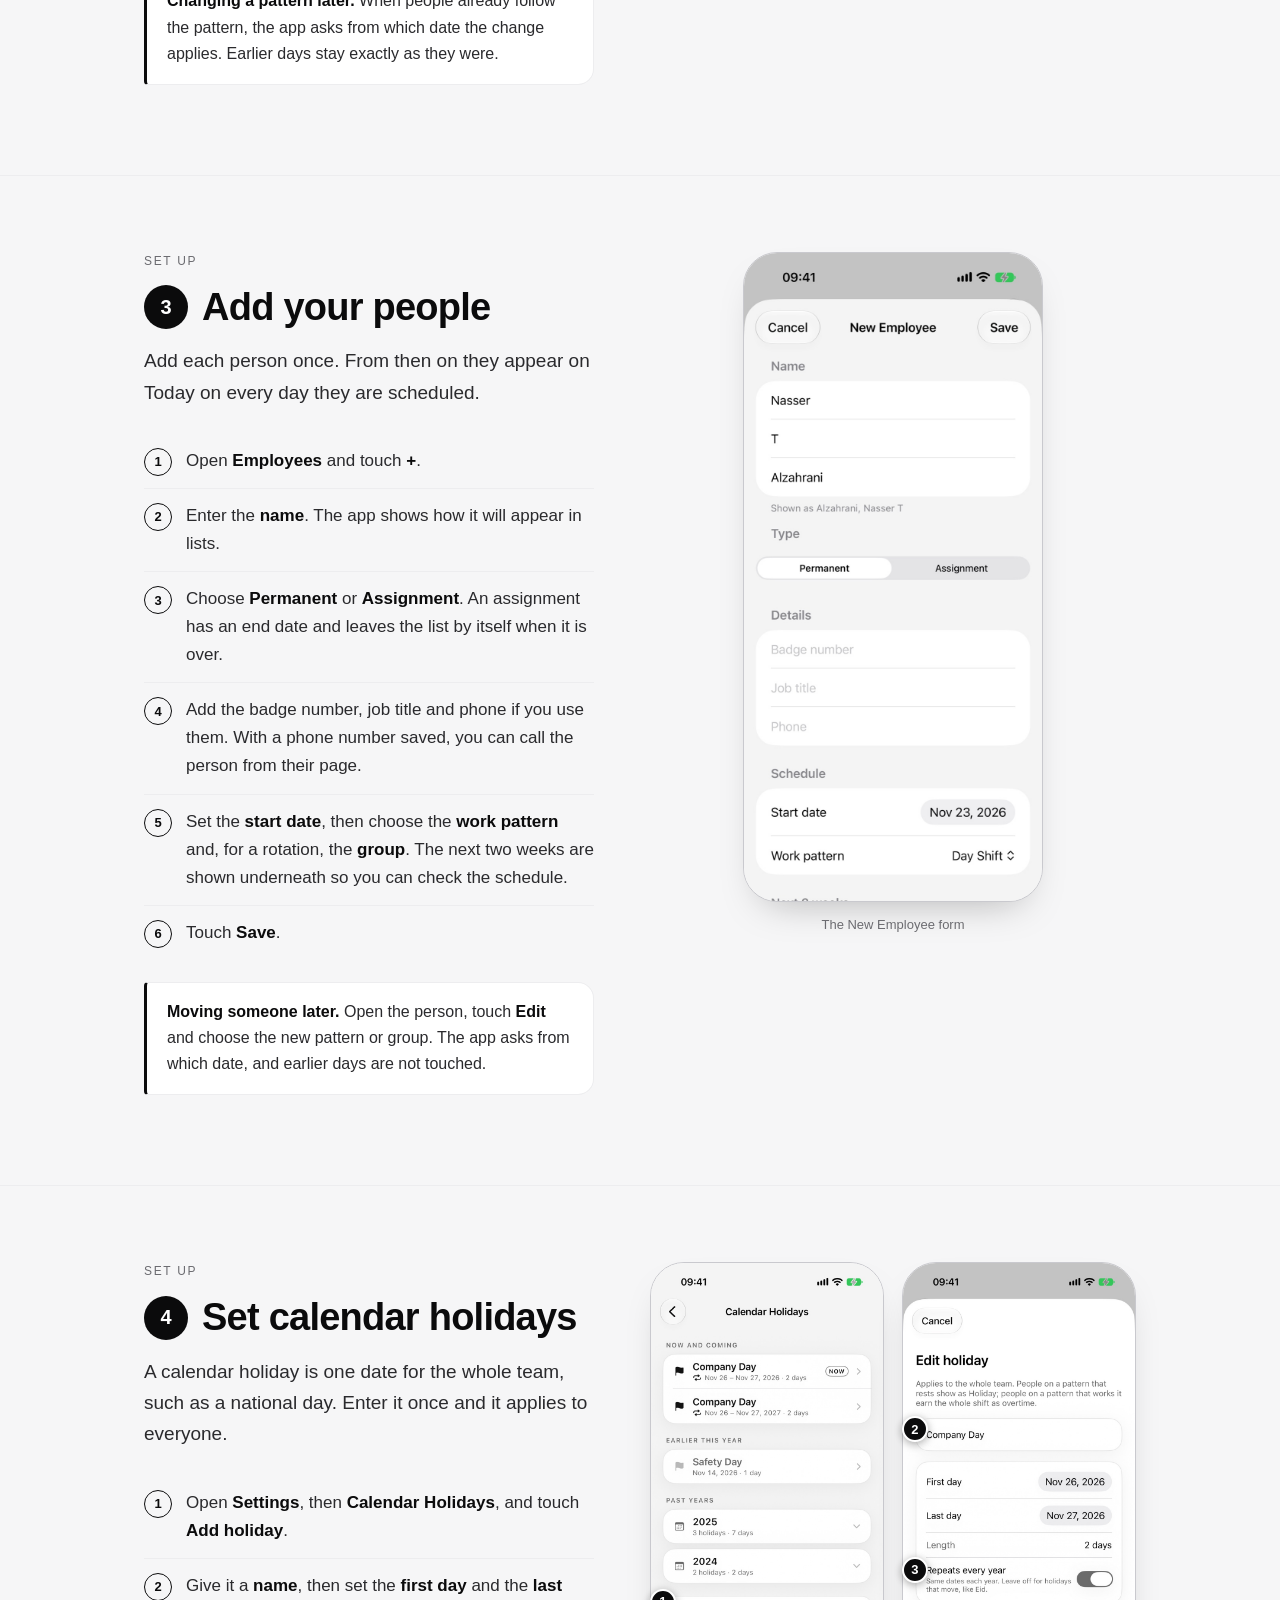
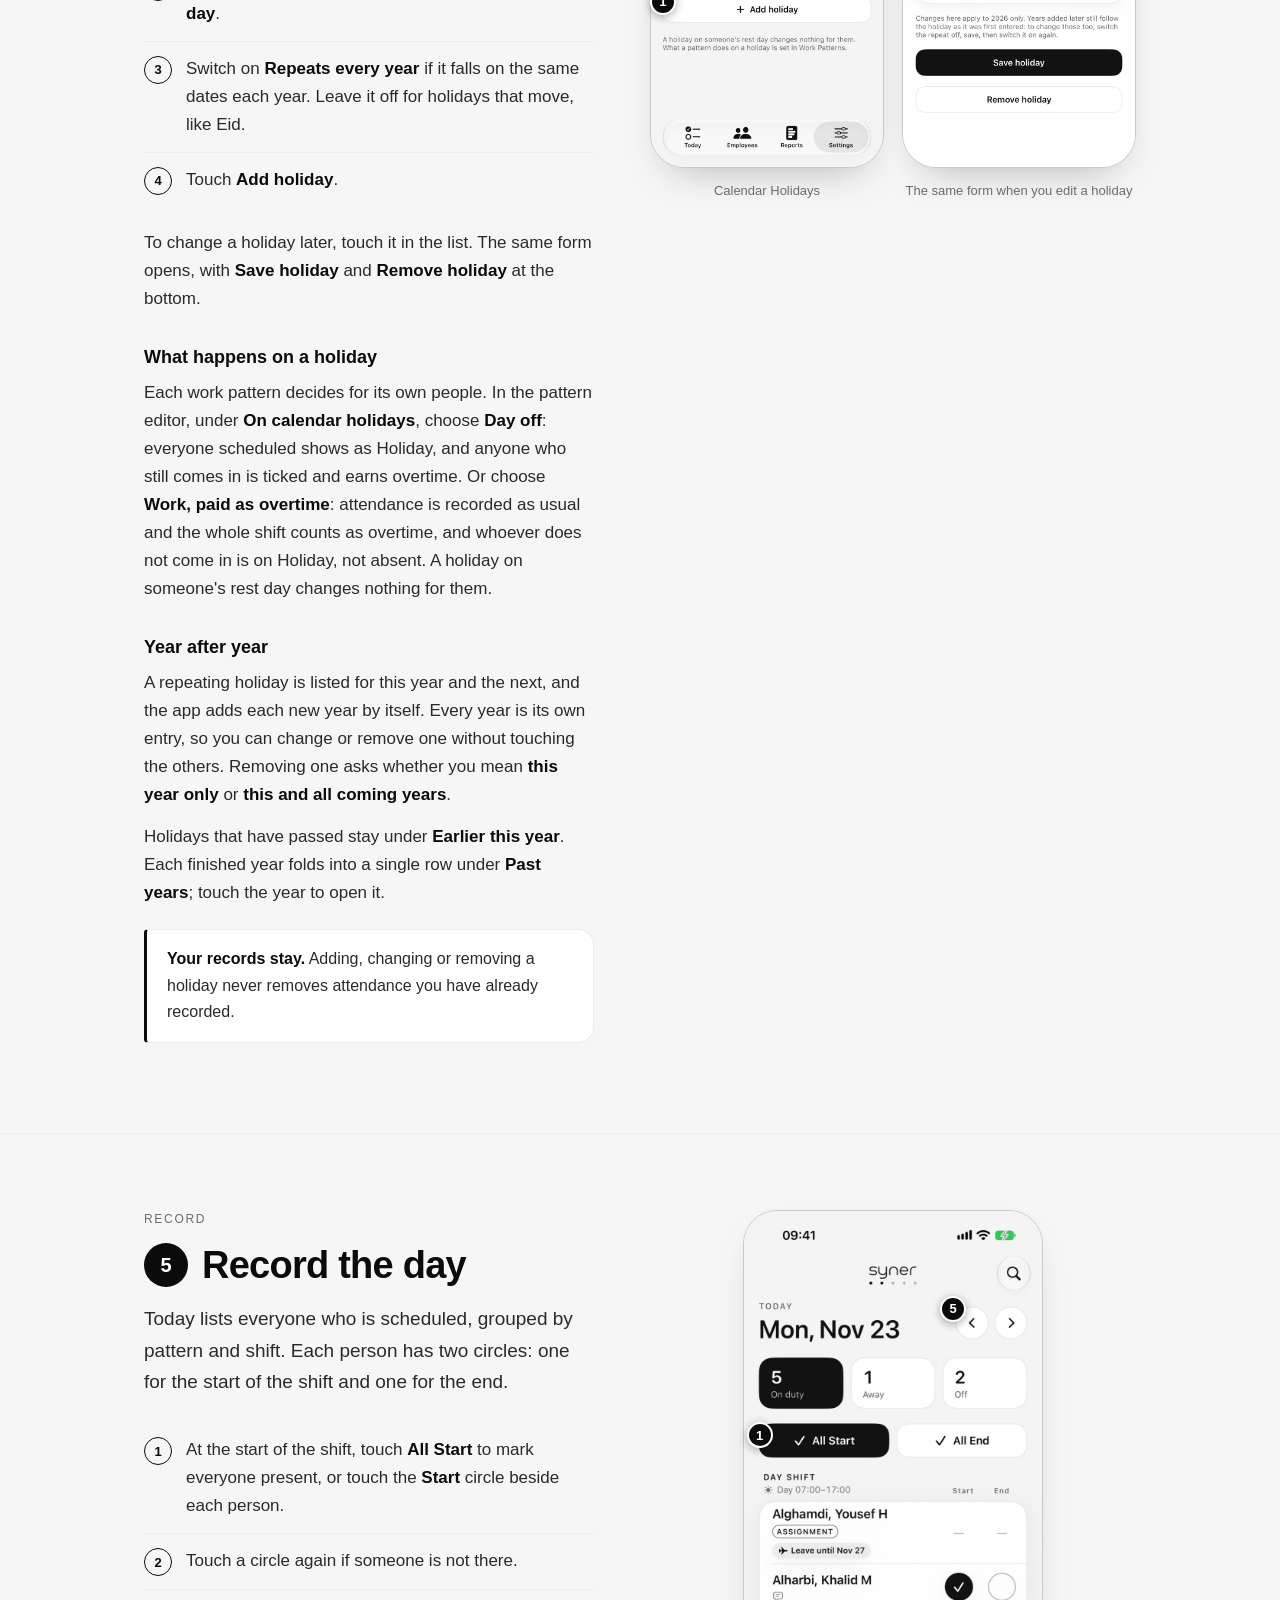
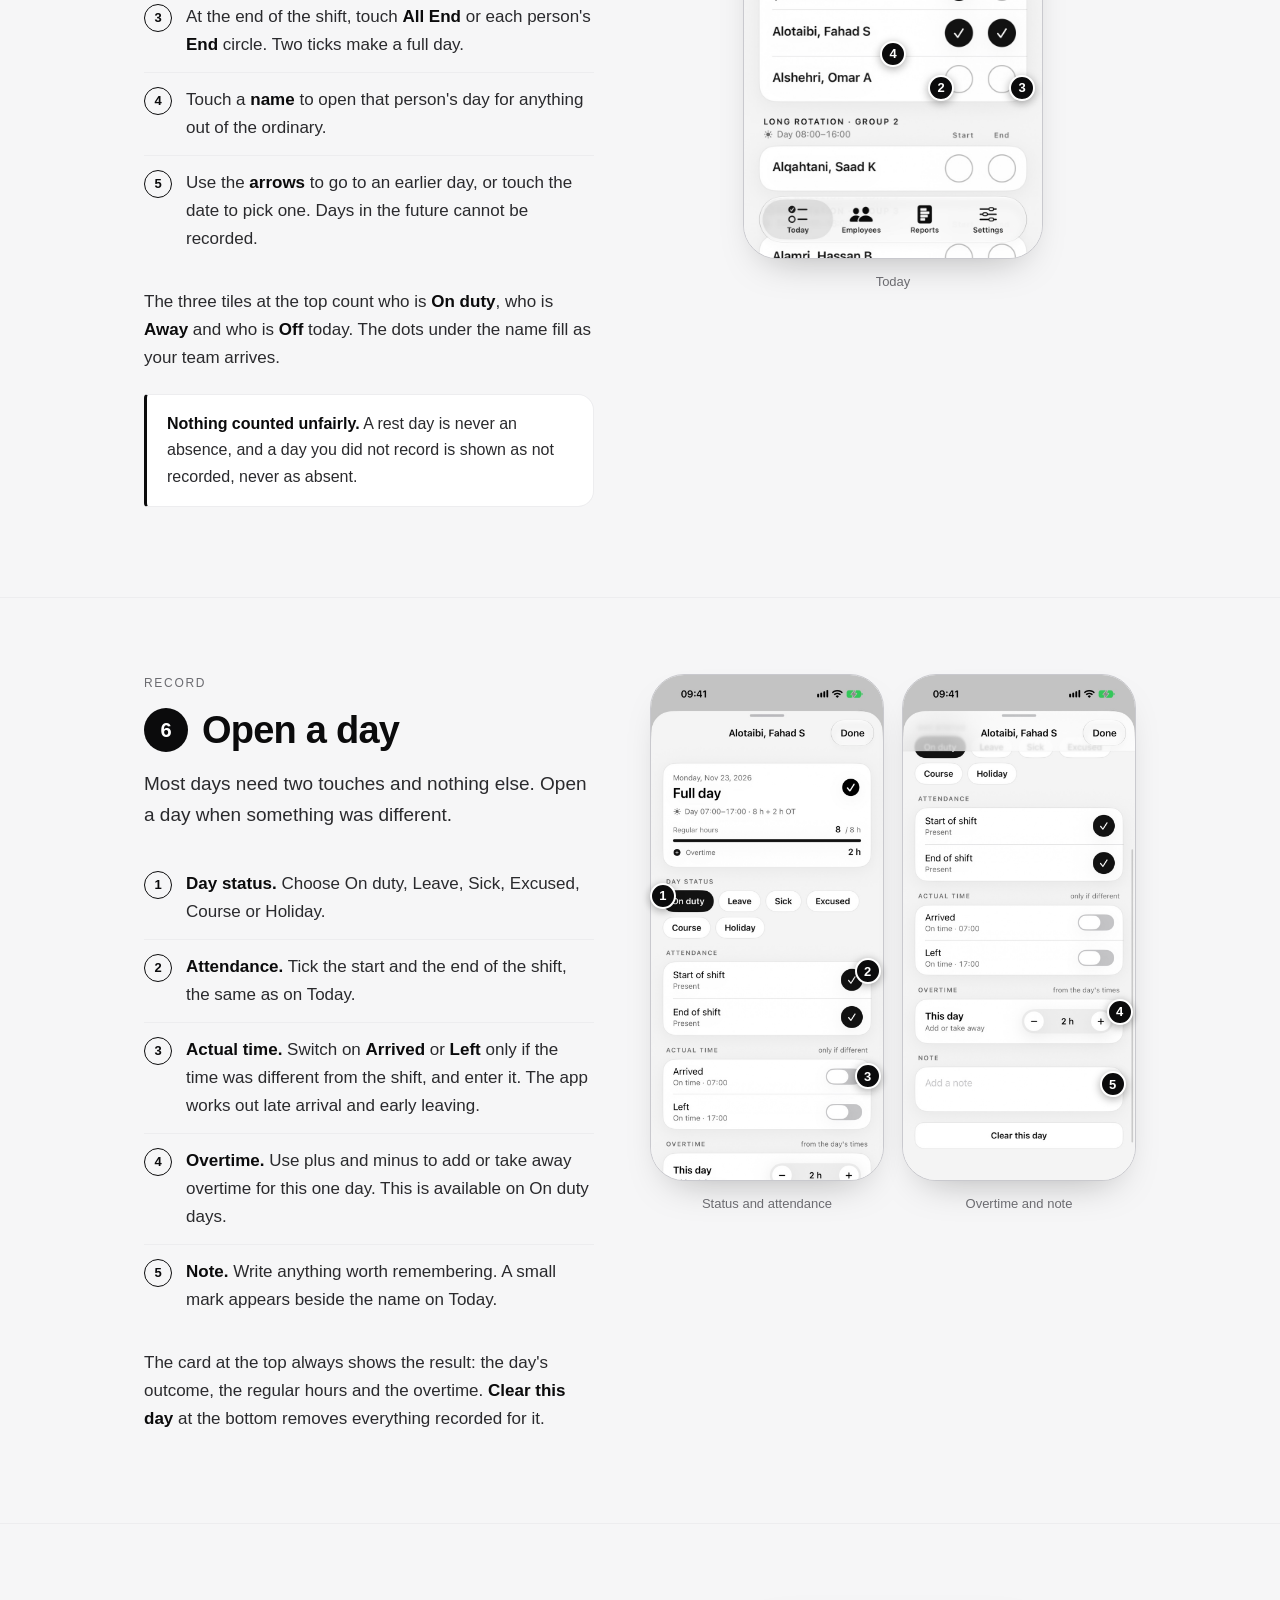
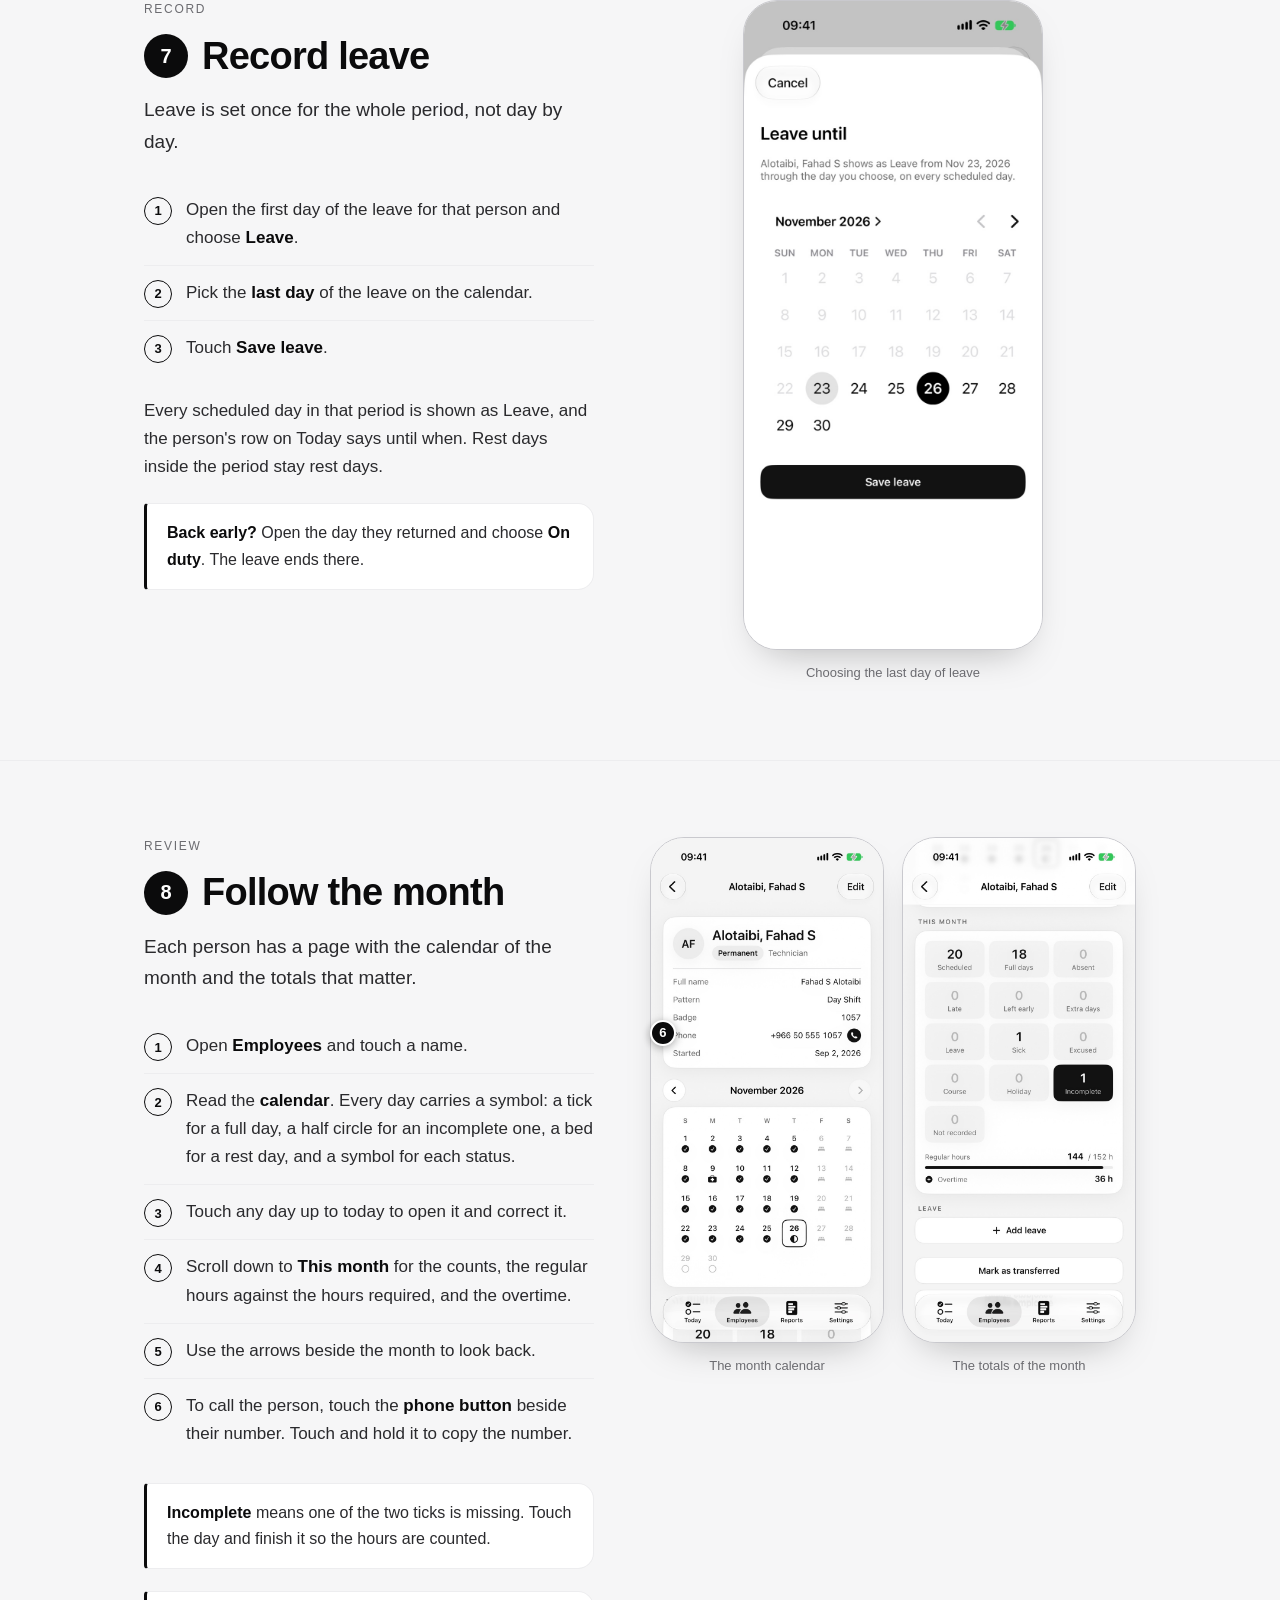
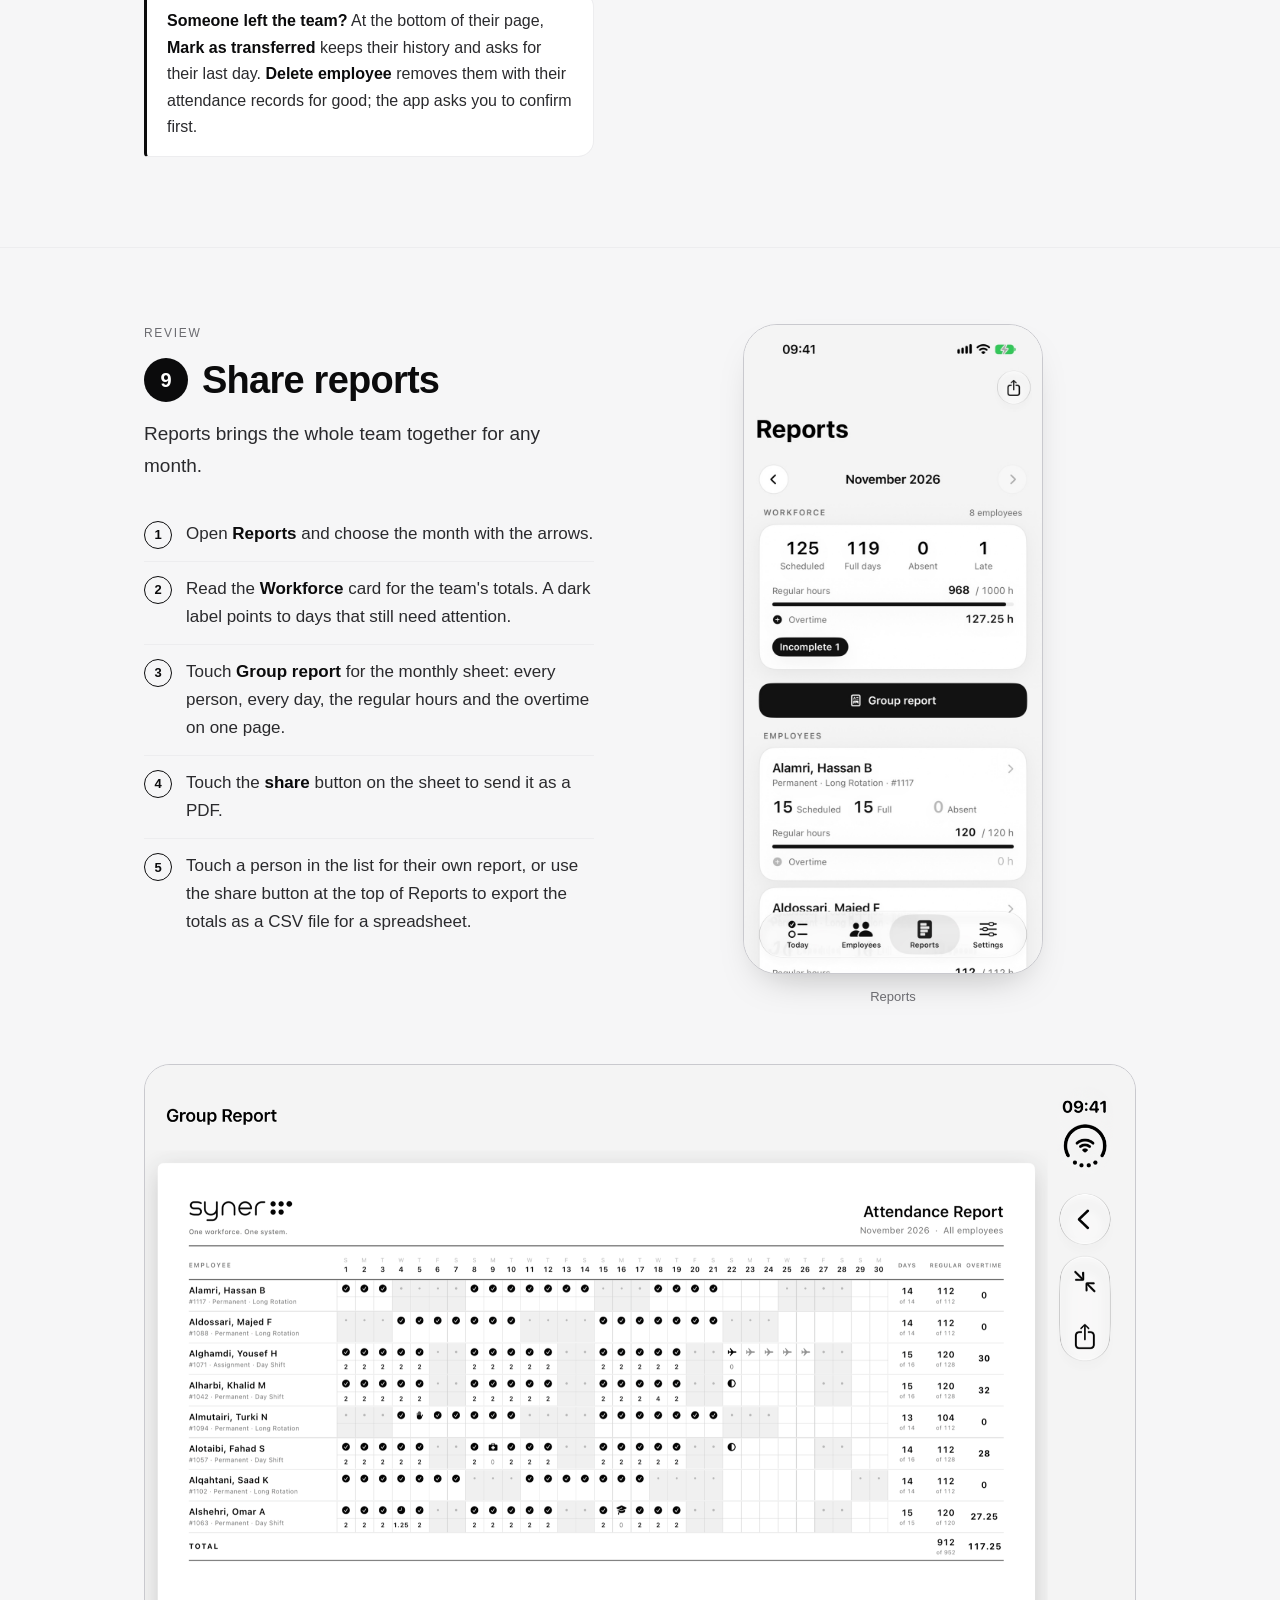
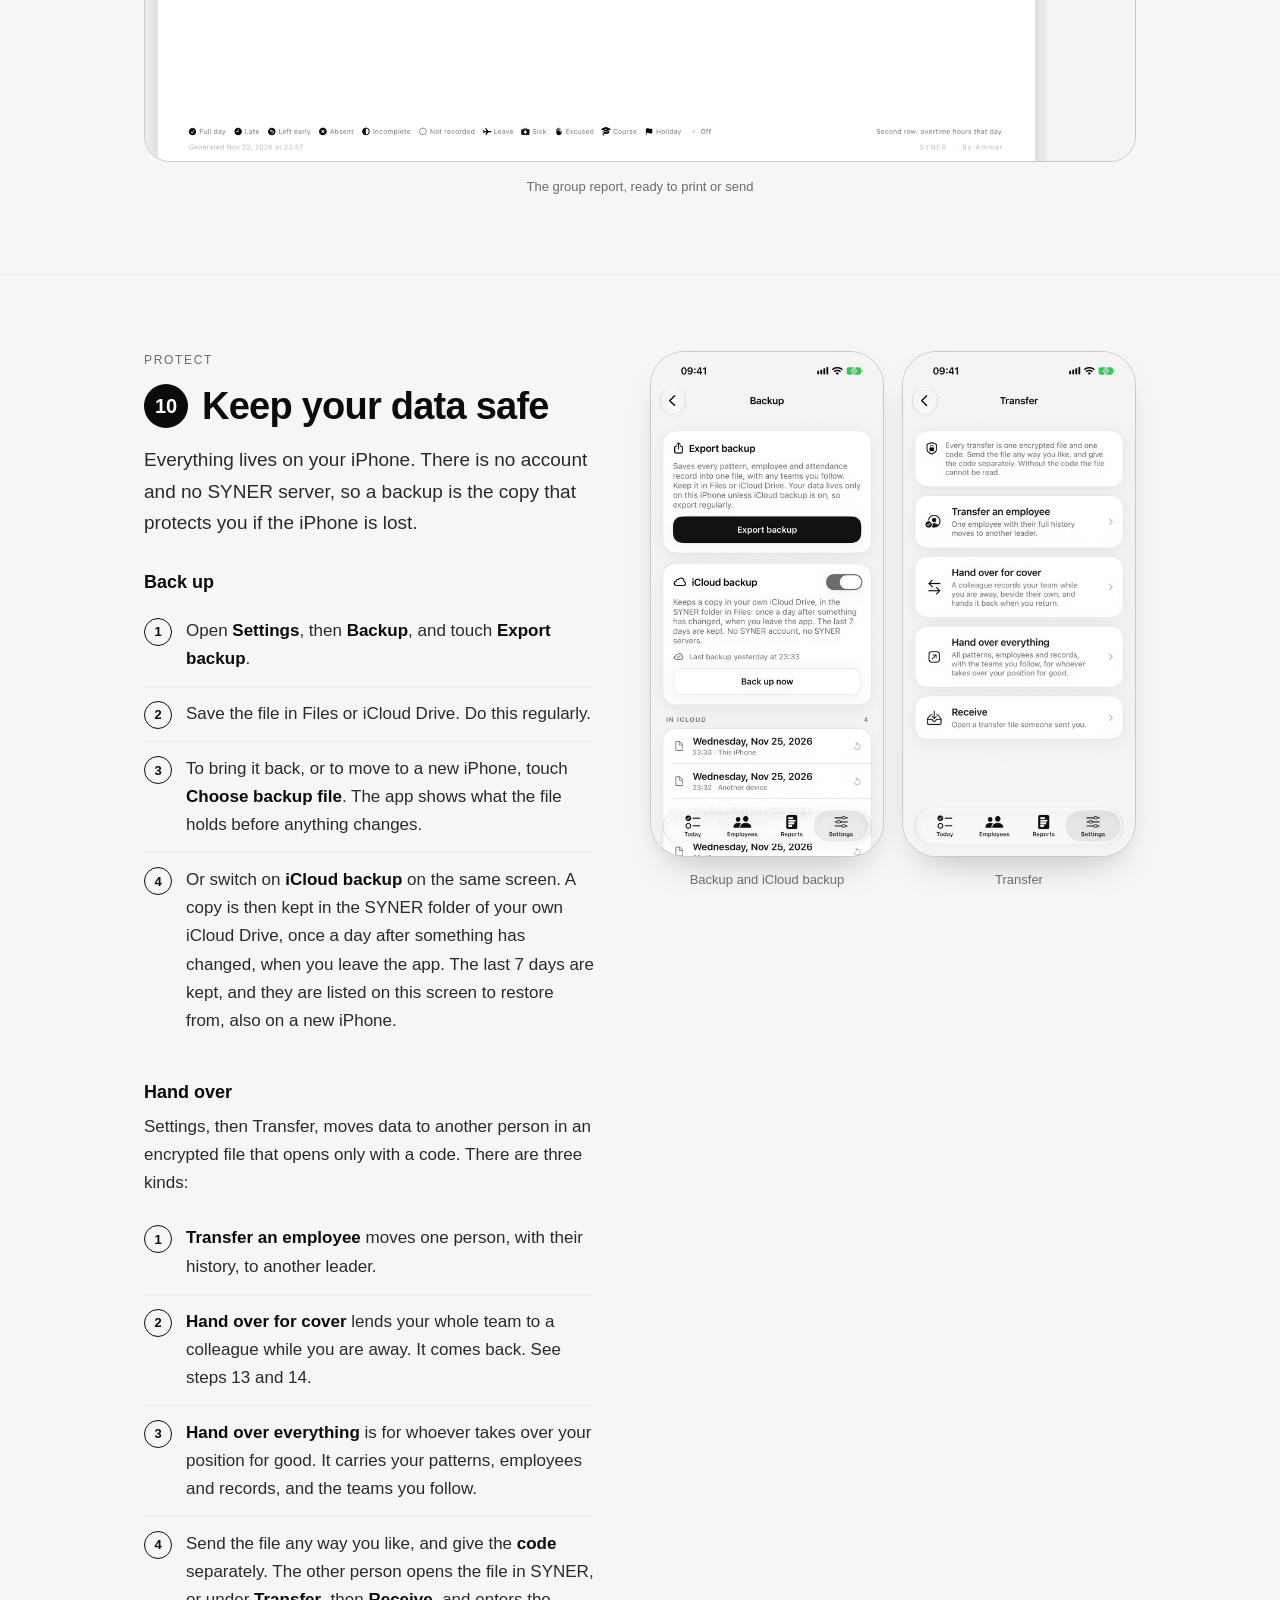
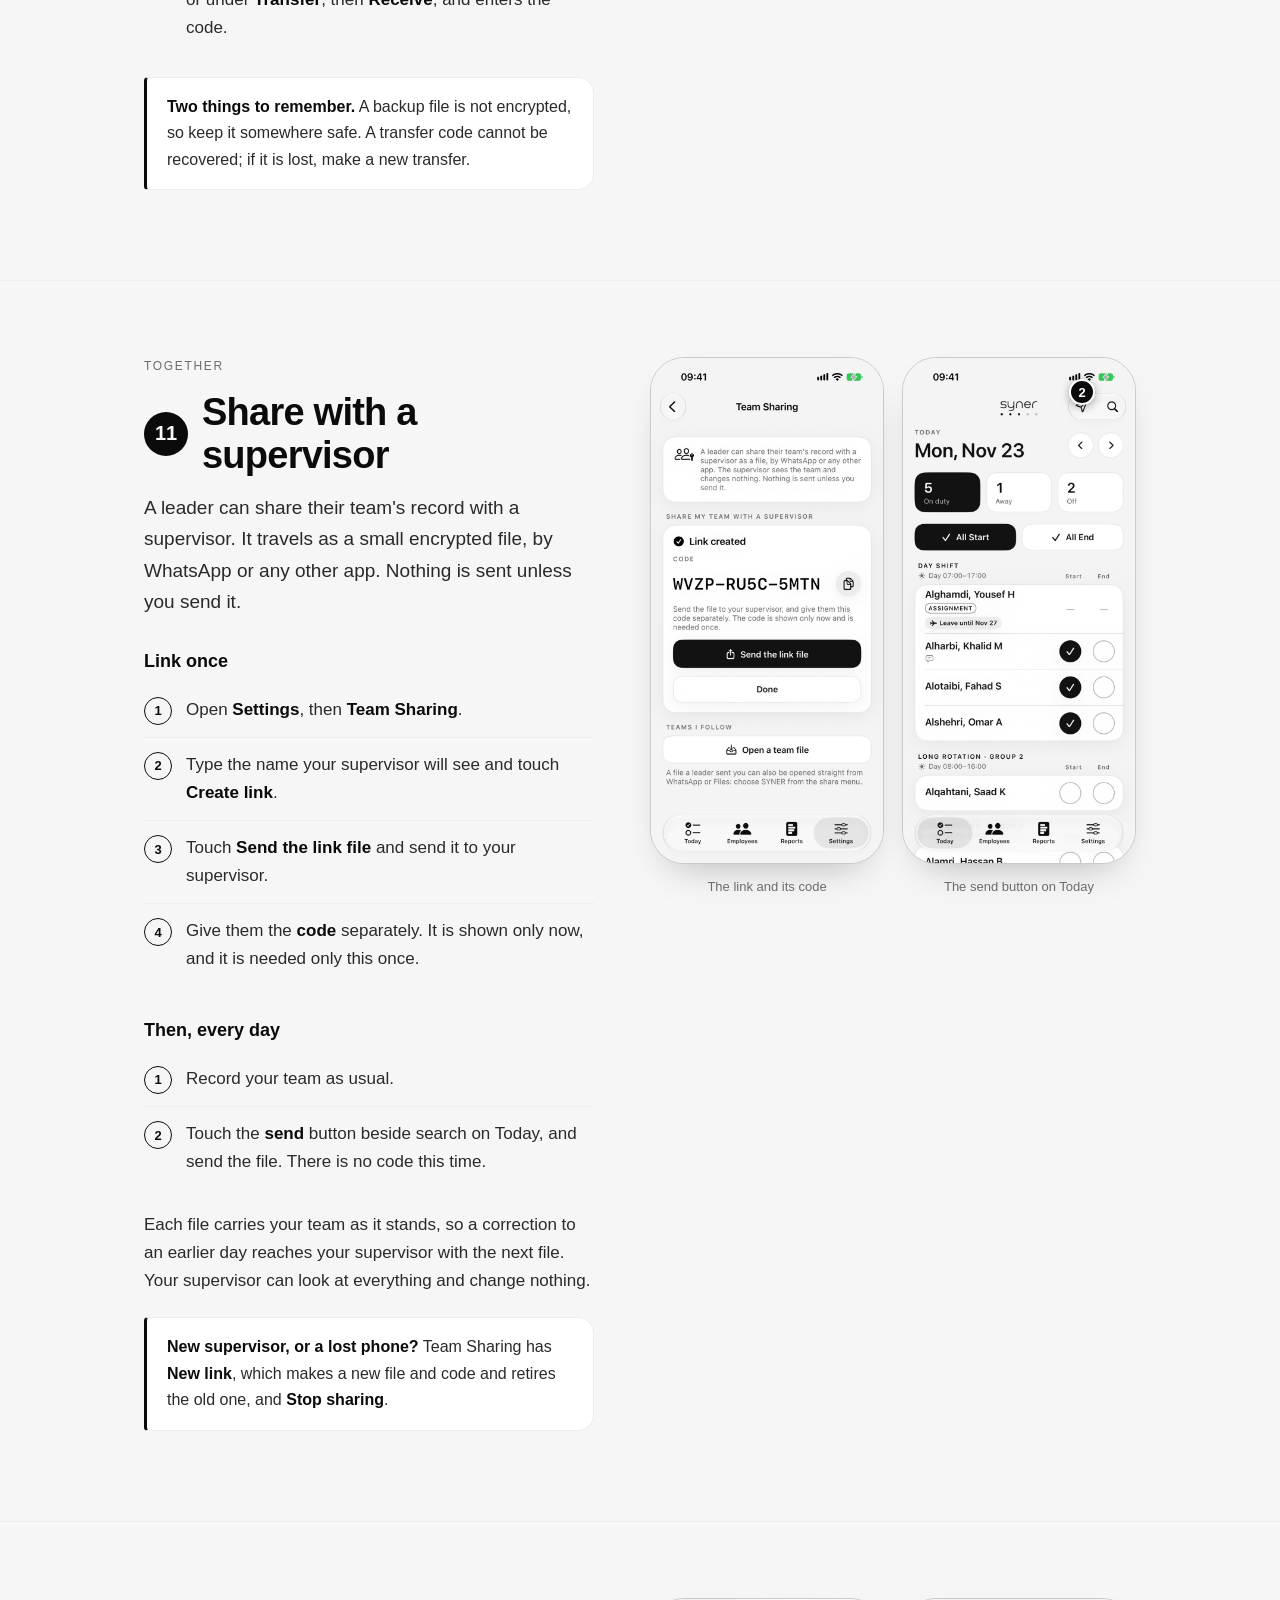
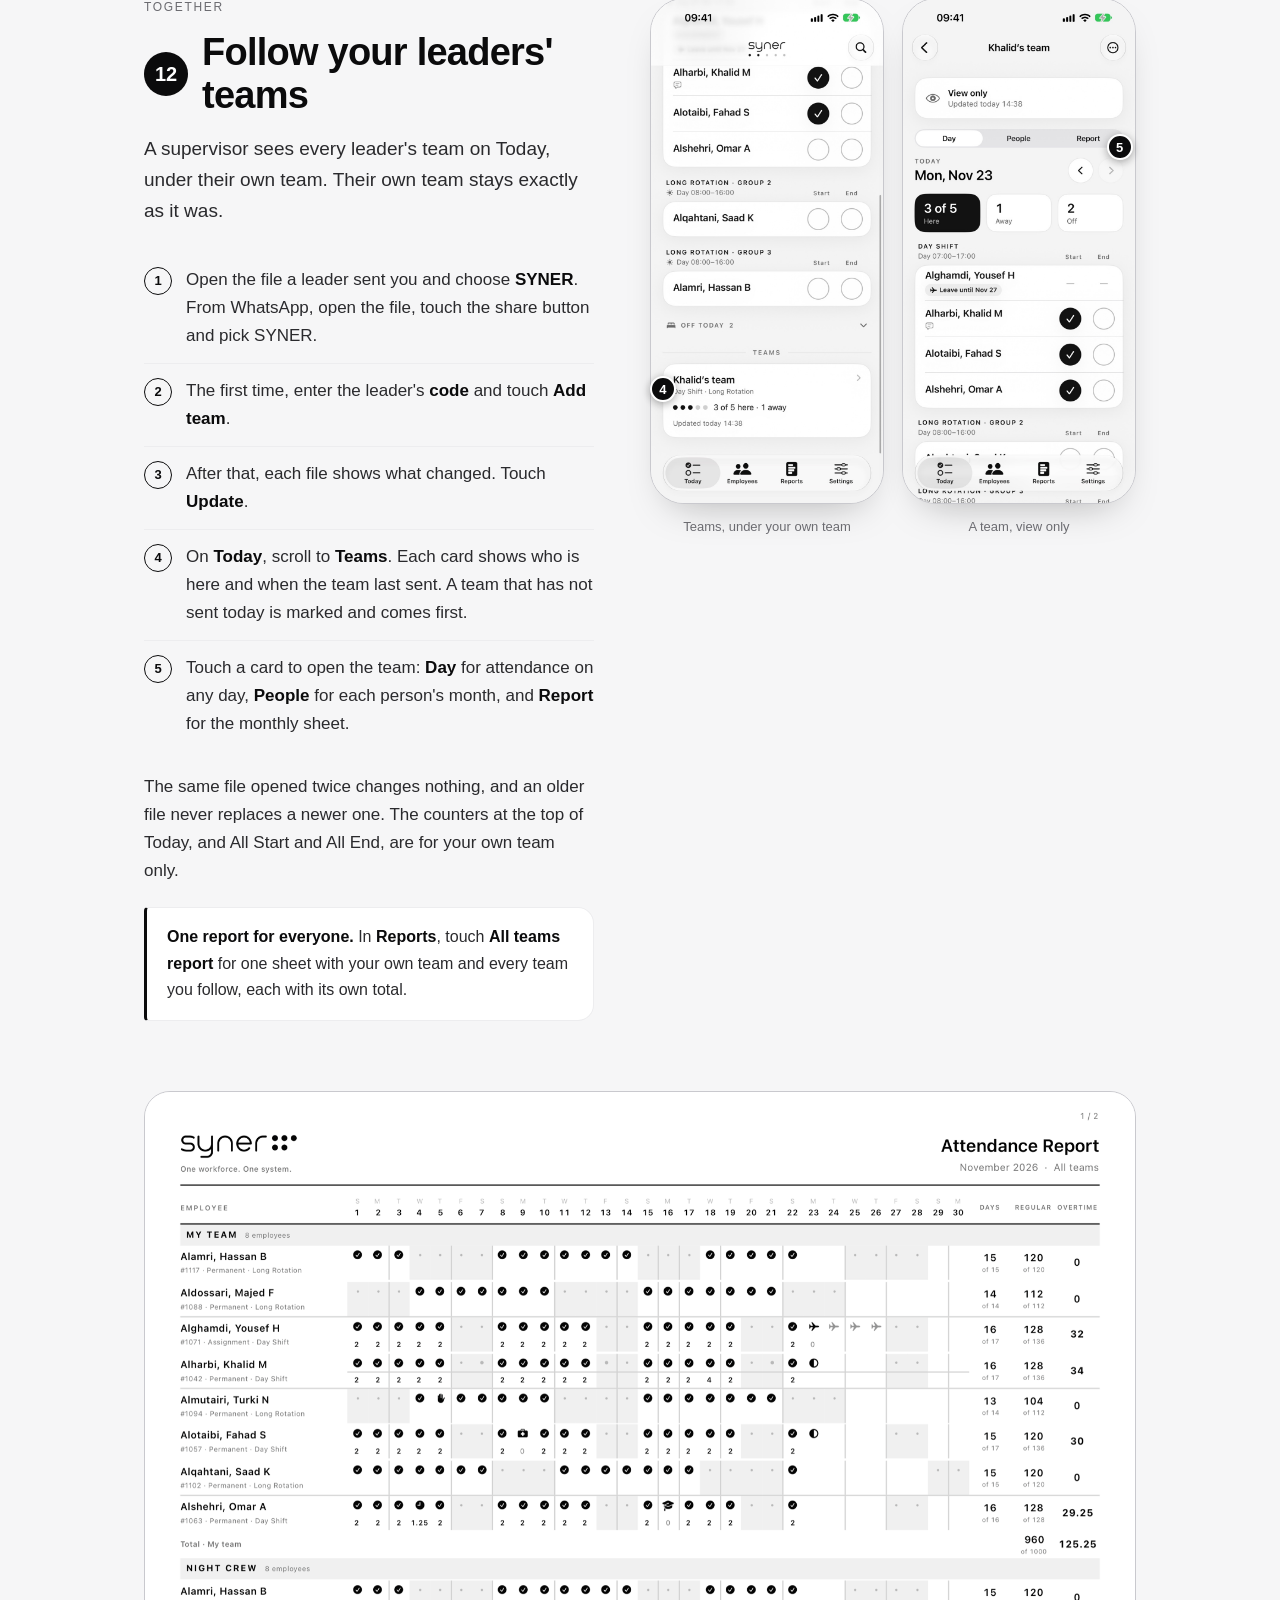
==== commit a3cea1d0: "Download section with QR and App Store badge, Android coming soon, calendar holidays guide step, new" ====
--- a/guide.html
+++ b/guide.html
@@ -4,7 +4,7 @@
 <meta charset="utf-8">
 <meta name="viewport" content="width=device-width, initial-scale=1">
 <title>Guide — SYNER</title>
-<meta name="description" content="A step-by-step guide to SYNER: set up work patterns, add your team, record each day, read the reports and keep your data safe.">
+<meta name="description" content="A step-by-step guide to SYNER: set up work patterns, add your team and its holidays, record each day, read the reports and keep your data safe.">
 <meta property="og:title" content="How to use SYNER, step by step">
 <meta property="og:description" content="Set up once, then two touches a day. A picture guide to every part of the app.">
 <meta property="og:image" content="img/social.png">
@@ -24,7 +24,7 @@
   <h1>Set up once.<br>Then two touches a day.</h1>
   <p>This guide walks through SYNER from the first launch to the monthly report, then on to working with a supervisor and covering for a colleague. Setting up takes about ten minutes. After that, a day takes seconds.</p>
   <ol class="phases">
-    <li><a href="#pattern"><b>Set up</b><span>Work patterns and your team</span></a></li>
+    <li><a href="#pattern"><b>Set up</b><span>Patterns, people and holidays</span></a></li>
     <li><a href="#today"><b>Record</b><span>Attendance, status and leave</span></a></li>
     <li><a href="#month"><b>Review</b><span>The month and the reports</span></a></li>
     <li><a href="#data"><b>Protect</b><span>Backup and handover</span></a></li>
@@ -37,17 +37,33 @@
     <a href="#pattern"><i>1</i>Create a work pattern</a>
     <a href="#tune"><i>2</i>Fine-tune the pattern</a>
     <a href="#people"><i>3</i>Add your people</a>
-    <a href="#today"><i>4</i>Record the day</a>
-    <a href="#day"><i>5</i>Open a day</a>
-    <a href="#leave"><i>6</i>Record leave</a>
-    <a href="#month"><i>7</i>Follow the month</a>
-    <a href="#reports"><i>8</i>Share reports</a>
-    <a href="#data"><i>9</i>Keep your data safe</a>
-    <a href="#share"><i>10</i>Share with a supervisor</a>
-    <a href="#follow"><i>11</i>Follow your leaders' teams</a>
-    <a href="#cover"><i>12</i>Hand over for cover</a>
-    <a href="#covering"><i>13</i>Cover a colleague</a>
+    <a href="#holidays"><i>4</i>Set calendar holidays</a>
+    <a href="#today"><i>5</i>Record the day</a>
+    <a href="#day"><i>6</i>Open a day</a>
+    <a href="#leave"><i>7</i>Record leave</a>
+    <a href="#month"><i>8</i>Follow the month</a>
+    <a href="#reports"><i>9</i>Share reports</a>
+    <a href="#data"><i>10</i>Keep your data safe</a>
+    <a href="#share"><i>11</i>Share with a supervisor</a>
+    <a href="#follow"><i>12</i>Follow your leaders' teams</a>
+    <a href="#cover"><i>13</i>Hand over for cover</a>
+    <a href="#covering"><i>14</i>Cover a colleague</a>
   </nav>
+</div>
+
+<div class="wrap get-wrap">
+  <div class="get" id="get">
+    <div>
+      <p class="eyebrow">Download</p>
+      <h2>First, get the app.</h2>
+      <p>Point your iPhone camera at the code, or touch the badge. Then follow the steps below.</p>
+      <div class="stores">
+      <a class="store" href="https://apps.apple.com/us/app/syner/id6838074198"><img src="img/app-store-badge.svg" alt="Download on the App Store" width="144" height="48"></a>
+      <span class="soon" role="img" aria-label="Coming soon to Android"><svg viewBox="0 0 24 24" aria-hidden="true"><path fill="currentColor" d="M4 18a8 8 0 0 1 16 0z"/><path d="M7.4 11.5 5.7 8.6M16.6 11.5l1.7-2.9" stroke="currentColor" stroke-width="1.2" stroke-linecap="round" fill="none"/><circle cx="8.6" cy="14.6" r=".95" fill="#000"/><circle cx="15.4" cy="14.6" r=".95" fill="#000"/></svg><span><small>Coming soon to</small><b>Android</b></span></span>
+    </div>
+    </div>
+    <a class="qr" href="https://apps.apple.com/us/app/syner/id6838074198"><img src="img/qr-app-store.svg" alt="QR code that opens SYNER on the App Store" width="168" height="168" loading="lazy"><span>Scan with your iPhone camera</span></a>
+  </div>
 </div>
 
 <!-- 1 -->
@@ -108,7 +124,7 @@
       <li>Open <b>Employees</b> and touch <b>+</b>.</li>
       <li>Enter the <b>name</b>. The app shows how it will appear in lists.</li>
       <li>Choose <b>Permanent</b> or <b>Assignment</b>. An assignment has an end date and leaves the list by itself when it is over.</li>
-      <li>Add the badge number, job title and phone if you use them.</li>
+      <li>Add the badge number, job title and phone if you use them. With a phone number saved, you can call the person from their page.</li>
       <li>Set the <b>start date</b>, then choose the <b>work pattern</b> and, for a rotation, the <b>group</b>. The next two weeks are shown underneath so you can check the schedule.</li>
       <li>Touch <b>Save</b>.</li>
     </ol>
@@ -121,10 +137,40 @@
 </div></section>
 
 <!-- 4 -->
+<section class="step" id="holidays"><div class="wrap step-grid">
+  <div class="step-text">
+    <p class="phase">Set up</p>
+    <h2><span class="num">4</span>Set calendar holidays</h2>
+    <p class="lead">A calendar holiday is one date for the whole team, such as a national day. Enter it once and it applies to everyone.</p>
+    <ol class="do">
+      <li>Open <b>Settings</b>, then <b>Calendar Holidays</b>, and touch <b>Add holiday</b>.</li>
+      <li>Give it a <b>name</b>, then set the <b>first day</b> and the <b>last day</b>.</li>
+      <li>Switch on <b>Repeats every year</b> if it falls on the same dates each year. Leave it off for holidays that move, like Eid.</li>
+      <li>Touch <b>Add holiday</b>.</li>
+    </ol>
+    <p>To change a holiday later, touch it in the list. The same form opens, with <b>Save holiday</b> and <b>Remove holiday</b> at the bottom.</p>
+    <h3>What happens on a holiday</h3>
+    <p>Each work pattern decides for its own people. In the pattern editor, under <b>On calendar holidays</b>, choose <b>Day off</b>: everyone scheduled shows as Holiday, and anyone who still comes in is ticked and earns overtime. Or choose <b>Work, paid as overtime</b>: attendance is recorded as usual and the whole shift counts as overtime, and whoever does not come in is on Holiday, not absent. A holiday on someone's rest day changes nothing for them.</p>
+    <h3>Year after year</h3>
+    <p>A repeating holiday is listed for this year and the next, and the app adds each new year by itself. Every year is its own entry, so you can change or remove one without touching the others. Removing one asks whether you mean <b>this year only</b> or <b>this and all coming years</b>.</p>
+    <p>Holidays that have passed stay under <b>Earlier this year</b>. Each finished year folds into a single row under <b>Past years</b>; touch the year to open it.</p>
+    <p class="tip"><b>Your records stay.</b> Adding, changing or removing a holiday never removes attendance you have already recorded.</p>
+  </div>
+  <div class="shots">
+    <figure class="phone"><img src="img/guide/24-holidays.jpg" alt="Calendar Holidays: a repeating holiday now and next year, an earlier one this year, and two past years folded into one row each" width="780" height="1696" loading="lazy">
+      <span class="pin" style="left:5.5%;top:63%">1</span>
+      <figcaption>Calendar Holidays</figcaption></figure>
+    <figure class="phone"><img src="img/guide/25-holiday.jpg" alt="The holiday form opened to edit a holiday: name, first day, last day and the Repeats every year switch" width="780" height="1696" loading="lazy">
+      <span class="pin" style="left:5.5%;top:31%">2</span><span class="pin" style="left:5.5%;top:57%">3</span>
+      <figcaption>The same form when you edit a holiday</figcaption></figure>
+  </div>
+</div></section>
+
+<!-- 5 -->
 <section class="step" id="today"><div class="wrap step-grid">
   <div class="step-text">
     <p class="phase">Record</p>
-    <h2><span class="num">4</span>Record the day</h2>
+    <h2><span class="num">5</span>Record the day</h2>
     <p class="lead">Today lists everyone who is scheduled, grouped by pattern and shift. Each person has two circles: one for the start of the shift and one for the end.</p>
     <ol class="do">
       <li>At the start of the shift, touch <b>All Start</b> to mark everyone present, or touch the <b>Start</b> circle beside each person.</li>
@@ -143,11 +189,11 @@
   </div>
 </div></section>
 
-<!-- 5 -->
+<!-- 6 -->
 <section class="step" id="day"><div class="wrap step-grid">
   <div class="step-text">
     <p class="phase">Record</p>
-    <h2><span class="num">5</span>Open a day</h2>
+    <h2><span class="num">6</span>Open a day</h2>
     <p class="lead">Most days need two touches and nothing else. Open a day when something was different.</p>
     <ol class="do">
       <li><b>Day status.</b> Choose On duty, Leave, Sick, Excused, Course or Holiday.</li>
@@ -168,11 +214,11 @@
   </div>
 </div></section>
 
-<!-- 6 -->
+<!-- 7 -->
 <section class="step" id="leave"><div class="wrap step-grid">
   <div class="step-text">
     <p class="phase">Record</p>
-    <h2><span class="num">6</span>Record leave</h2>
+    <h2><span class="num">7</span>Record leave</h2>
     <p class="lead">Leave is set once for the whole period, not day by day.</p>
     <ol class="do">
       <li>Open the first day of the leave for that person and choose <b>Leave</b>.</li>
@@ -188,11 +234,11 @@
   </div>
 </div></section>
 
-<!-- 7 -->
+<!-- 8 -->
 <section class="step" id="month"><div class="wrap step-grid">
   <div class="step-text">
     <p class="phase">Review</p>
-    <h2><span class="num">7</span>Follow the month</h2>
+    <h2><span class="num">8</span>Follow the month</h2>
     <p class="lead">Each person has a page with the calendar of the month and the totals that matter.</p>
     <ol class="do">
       <li>Open <b>Employees</b> and touch a name.</li>
@@ -200,22 +246,25 @@
       <li>Touch any day up to today to open it and correct it.</li>
       <li>Scroll down to <b>This month</b> for the counts, the regular hours against the hours required, and the overtime.</li>
       <li>Use the arrows beside the month to look back.</li>
+      <li>To call the person, touch the <b>phone button</b> beside their number. Touch and hold it to copy the number.</li>
     </ol>
     <p class="tip"><b>Incomplete</b> means one of the two ticks is missing. Touch the day and finish it so the hours are counted.</p>
-  </div>
-  <div class="shots">
-    <figure class="phone"><img src="img/guide/10-month.jpg" alt="An employee's page with the calendar of the month" width="780" height="1696" loading="lazy">
+    <p class="tip"><b>Someone left the team?</b> At the bottom of their page, <b>Mark as transferred</b> keeps their history and asks for their last day. <b>Delete employee</b> removes them with their attendance records for good; the app asks you to confirm first.</p>
+  </div>
+  <div class="shots">
+    <figure class="phone"><img src="img/guide/10-month.jpg" alt="An employee's page: their details with a call button beside the phone number, and the calendar of the month" width="780" height="1696" loading="lazy">
+      <span class="pin" style="left:5.5%;top:36.3%">6</span>
       <figcaption>The month calendar</figcaption></figure>
     <figure class="phone"><img src="img/guide/11-totals.jpg" alt="The totals of the month: days, regular hours and overtime" width="780" height="1696" loading="lazy">
       <figcaption>The totals of the month</figcaption></figure>
   </div>
 </div></section>
 
-<!-- 8 -->
+<!-- 9 -->
 <section class="step" id="reports"><div class="wrap step-grid">
   <div class="step-text">
     <p class="phase">Review</p>
-    <h2><span class="num">8</span>Share reports</h2>
+    <h2><span class="num">9</span>Share reports</h2>
     <p class="lead">Reports brings the whole team together for any month.</p>
     <ol class="do">
       <li>Open <b>Reports</b> and choose the month with the arrows.</li>
@@ -235,41 +284,42 @@
     <figcaption>The group report, ready to print or send</figcaption></figure>
 </div></section>
 
-<!-- 9 -->
+<!-- 10 -->
 <section class="step" id="data"><div class="wrap step-grid">
   <div class="step-text">
     <p class="phase">Protect</p>
-    <h2><span class="num">9</span>Keep your data safe</h2>
-    <p class="lead">Everything lives on your iPhone only. There is no account and no server, so a backup is the one copy you control.</p>
+    <h2><span class="num">10</span>Keep your data safe</h2>
+    <p class="lead">Everything lives on your iPhone. There is no account and no SYNER server, so a backup is the copy that protects you if the iPhone is lost.</p>
     <h3>Back up</h3>
     <ol class="do">
       <li>Open <b>Settings</b>, then <b>Backup</b>, and touch <b>Export backup</b>.</li>
       <li>Save the file in Files or iCloud Drive. Do this regularly.</li>
       <li>To bring it back, or to move to a new iPhone, touch <b>Choose backup file</b>. The app shows what the file holds before anything changes.</li>
+      <li>Or switch on <b>iCloud backup</b> on the same screen. A copy is then kept in the SYNER folder of your own iCloud Drive, once a day after something has changed, when you leave the app. The last 7 days are kept, and they are listed on this screen to restore from, also on a new iPhone.</li>
     </ol>
     <h3>Hand over</h3>
     <p>Settings, then Transfer, moves data to another person in an encrypted file that opens only with a code. There are three kinds:</p>
     <ol class="do">
       <li><b>Transfer an employee</b> moves one person, with their history, to another leader.</li>
-      <li><b>Hand over for cover</b> lends your whole team to a colleague while you are away. It comes back. See steps 12 and 13.</li>
+      <li><b>Hand over for cover</b> lends your whole team to a colleague while you are away. It comes back. See steps 13 and 14.</li>
       <li><b>Hand over everything</b> is for whoever takes over your position for good. It carries your patterns, employees and records, and the teams you follow.</li>
       <li>Send the file any way you like, and give the <b>code</b> separately. The other person opens the file in SYNER, or under <b>Transfer</b>, then <b>Receive</b>, and enters the code.</li>
     </ol>
     <p class="tip"><b>Two things to remember.</b> A backup file is not encrypted, so keep it somewhere safe. A transfer code cannot be recovered; if it is lost, make a new transfer.</p>
   </div>
   <div class="shots">
-    <figure class="phone"><img src="img/guide/13-backup.jpg" alt="The Backup screen: export and restore" width="780" height="1696" loading="lazy">
-      <figcaption>Backup</figcaption></figure>
+    <figure class="phone"><img src="img/guide/13-backup.jpg" alt="The Backup screen: Export backup, the iCloud backup switch with the time of the last backup, and the backups kept in iCloud" width="780" height="1696" loading="lazy">
+      <figcaption>Backup and iCloud backup</figcaption></figure>
     <figure class="phone"><img src="img/guide/14-transfer.jpg" alt="The Transfer screen: transfer an employee, hand over for cover, hand over everything, receive" width="780" height="1696" loading="lazy">
       <figcaption>Transfer</figcaption></figure>
   </div>
 </div></section>
 
-<!-- 10 -->
+<!-- 11 -->
 <section class="step" id="share"><div class="wrap step-grid">
   <div class="step-text">
     <p class="phase">Together</p>
-    <h2><span class="num">10</span>Share with a supervisor</h2>
+    <h2><span class="num">11</span>Share with a supervisor</h2>
     <p class="lead">A leader can share their team's record with a supervisor. It travels as a small encrypted file, by WhatsApp or any other app. Nothing is sent unless you send it.</p>
     <h3>Link once</h3>
     <ol class="do">
@@ -295,11 +345,11 @@
   </div>
 </div></section>
 
-<!-- 11 -->
+<!-- 12 -->
 <section class="step" id="follow"><div class="wrap step-grid">
   <div class="step-text">
     <p class="phase">Together</p>
-    <h2><span class="num">11</span>Follow your leaders' teams</h2>
+    <h2><span class="num">12</span>Follow your leaders' teams</h2>
     <p class="lead">A supervisor sees every leader's team on Today, under their own team. Their own team stays exactly as it was.</p>
     <ol class="do">
       <li>Open the file a leader sent you and choose <b>SYNER</b>. From WhatsApp, open the file, touch the share button and pick SYNER.</li>
@@ -325,11 +375,11 @@
     <figcaption>The all teams report</figcaption></figure>
 </div></section>
 
-<!-- 12 -->
+<!-- 13 -->
 <section class="step" id="cover"><div class="wrap step-grid">
   <div class="step-text">
     <p class="phase">Together</p>
-    <h2><span class="num">12</span>Hand your team over for cover</h2>
+    <h2><span class="num">13</span>Hand your team over for cover</h2>
     <p class="lead">Going away for a while? A colleague can record your team beside their own and hand it back when you return. Nothing is lost on the way out or on the way back.</p>
     <ol class="do">
       <li>Open <b>Settings</b>, then <b>Transfer</b>, and touch <b>Hand over for cover</b>.</li>
@@ -353,11 +403,11 @@
   </div>
 </div></section>
 
-<!-- 13 -->
+<!-- 14 -->
 <section class="step" id="covering"><div class="wrap step-grid">
   <div class="step-text">
     <p class="phase">Together</p>
-    <h2><span class="num">13</span>Cover a colleague's team</h2>
+    <h2><span class="num">14</span>Cover a colleague's team</h2>
     <p class="lead">Your colleague's team arrives as a second team beside your own. Your own team is not touched.</p>
     <ol class="do">
       <li>Open the file your colleague sent, enter the <b>code</b> and touch <b>Start covering</b>.</li>
@@ -391,6 +441,7 @@
 <footer><div class="wrap">
   <span>© 2026 SYNER · One workforce. One system.</span>
   <span><a href="guide.html">Guide</a><a href="support.html">Support</a><a href="privacy.html">Privacy Policy</a></span>
+  <p class="legal">Apple, the Apple logo, iPhone and iCloud are trademarks of Apple Inc., registered in the U.S. and other countries and regions. App Store is a service mark of Apple Inc. Android is a trademark of Google LLC. The Android robot is reproduced or modified from work created and shared by Google and used according to terms described in the Creative Commons 3.0 Attribution License.</p>
 </div></footer>
 </body>
 </html>
--- a/style.css
+++ b/style.css
@@ -145,3 +145,34 @@
   .pin { width: 22px; height: 22px; font-size: 11px; }
   nav a { margin-left: 14px; }
 }
+
+/* Download: the App Store badge, Android to come, and a code to scan */
+.stores { display: flex; flex-wrap: wrap; gap: 14px; align-items: center; }
+.store { display: block; line-height: 0; border-radius: 8px; }
+.store img { display: block; height: 48px; width: auto; }
+.soon { display: inline-flex; align-items: center; gap: 9px; height: 48px; padding: 0 15px 0 11px; border: 1px solid #a6a6a6; border-radius: 8px; background: #000; color: #fff; opacity: .7; line-height: 1; cursor: default; }
+.soon svg { width: 30px; height: 30px; flex: none; margin-top: -6px; }
+.soon small { display: block; font-size: 10px; letter-spacing: .02em; margin-bottom: 3px; }
+.soon b { display: block; font-size: 19px; font-weight: 600; letter-spacing: -.01em; }
+.hero .stores { margin-bottom: 22px; }
+.hero p.more { font-size: 15px; margin: 0; color: var(--mist); }
+.hero p.more a { color: #fff; text-underline-offset: 3px; }
+.get { background: var(--ink); color: #fff; border-radius: 28px; padding: 46px 50px; display: grid; grid-template-columns: minmax(0, 1fr) auto; gap: 44px; align-items: center; scroll-margin-top: 16px; }
+.get .eyebrow { margin: 0 0 14px; font-size: 13px; letter-spacing: .14em; text-transform: uppercase; color: var(--mist); }
+.get h2 { color: #fff; margin: 0 0 10px; font-size: clamp(28px, 3.6vw, 40px); }
+.get p { color: var(--mist); font-size: 18px; margin: 0 0 28px; max-width: 27em; }
+.qr { display: block; text-decoration: none; text-align: center; }
+.qr img { display: block; width: 168px; height: 168px; border-radius: 18px; background: #fff; margin: 0 auto; }
+.qr span { display: block; margin-top: 12px; font-size: 13px; color: var(--mist); }
+.get-wrap { padding-top: 34px; }
+.page .get { margin-top: 56px; padding: 34px 36px; gap: 32px; }
+.page .get h2 { margin: 0 0 8px; font-size: 26px; }
+.page .get p { color: var(--mist); font-size: 16px; margin-bottom: 22px; }
+.page .get .eyebrow { margin-bottom: 12px; font-size: 13px; }
+.page .get .qr img { width: 132px; height: 132px; border-radius: 14px; }
+.legal { flex-basis: 100%; margin: 6px 0 0; font-size: 12px; line-height: 1.5; color: var(--slate); max-width: 70em; }
+@media (max-width: 700px) {
+  .get, .page .get { grid-template-columns: 1fr; padding: 34px 26px; gap: 30px; }
+  .qr { text-align: left; }
+  .qr img, .page .get .qr img { width: 148px; height: 148px; margin: 0; }
+}
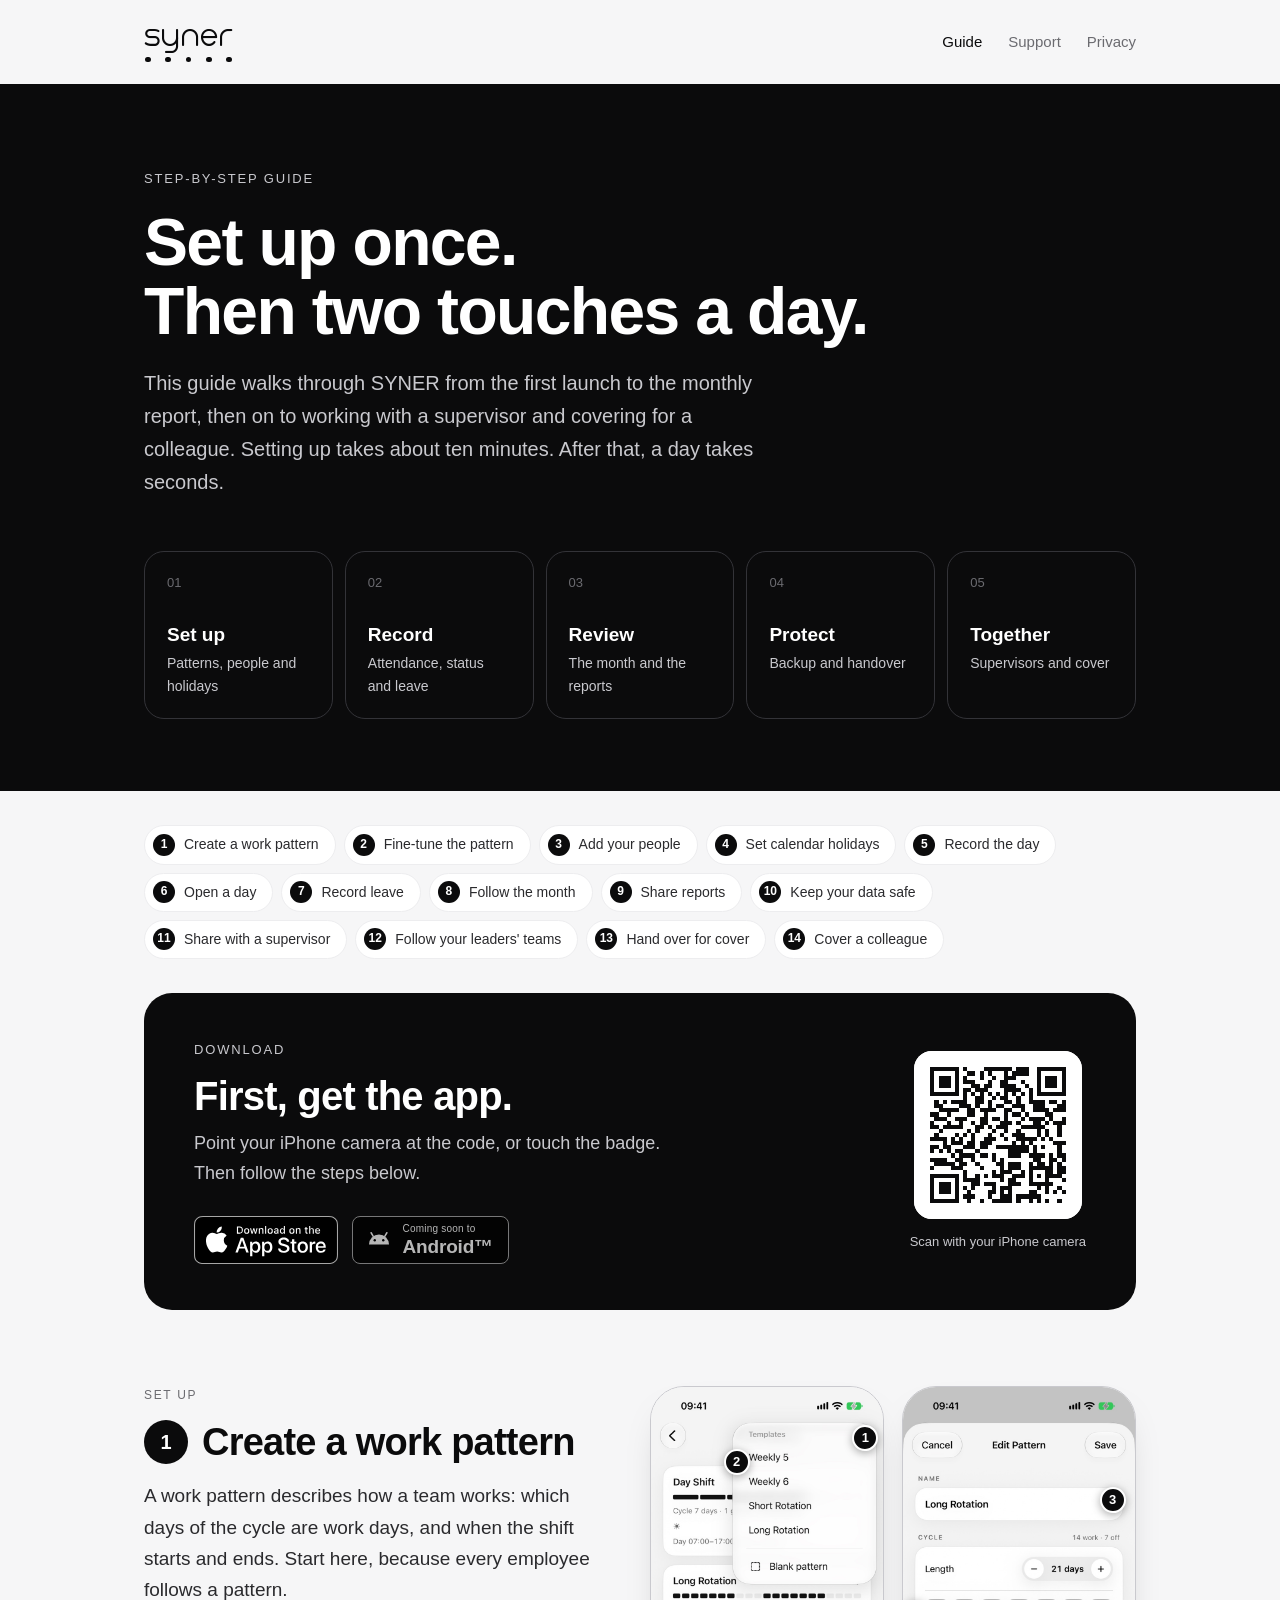
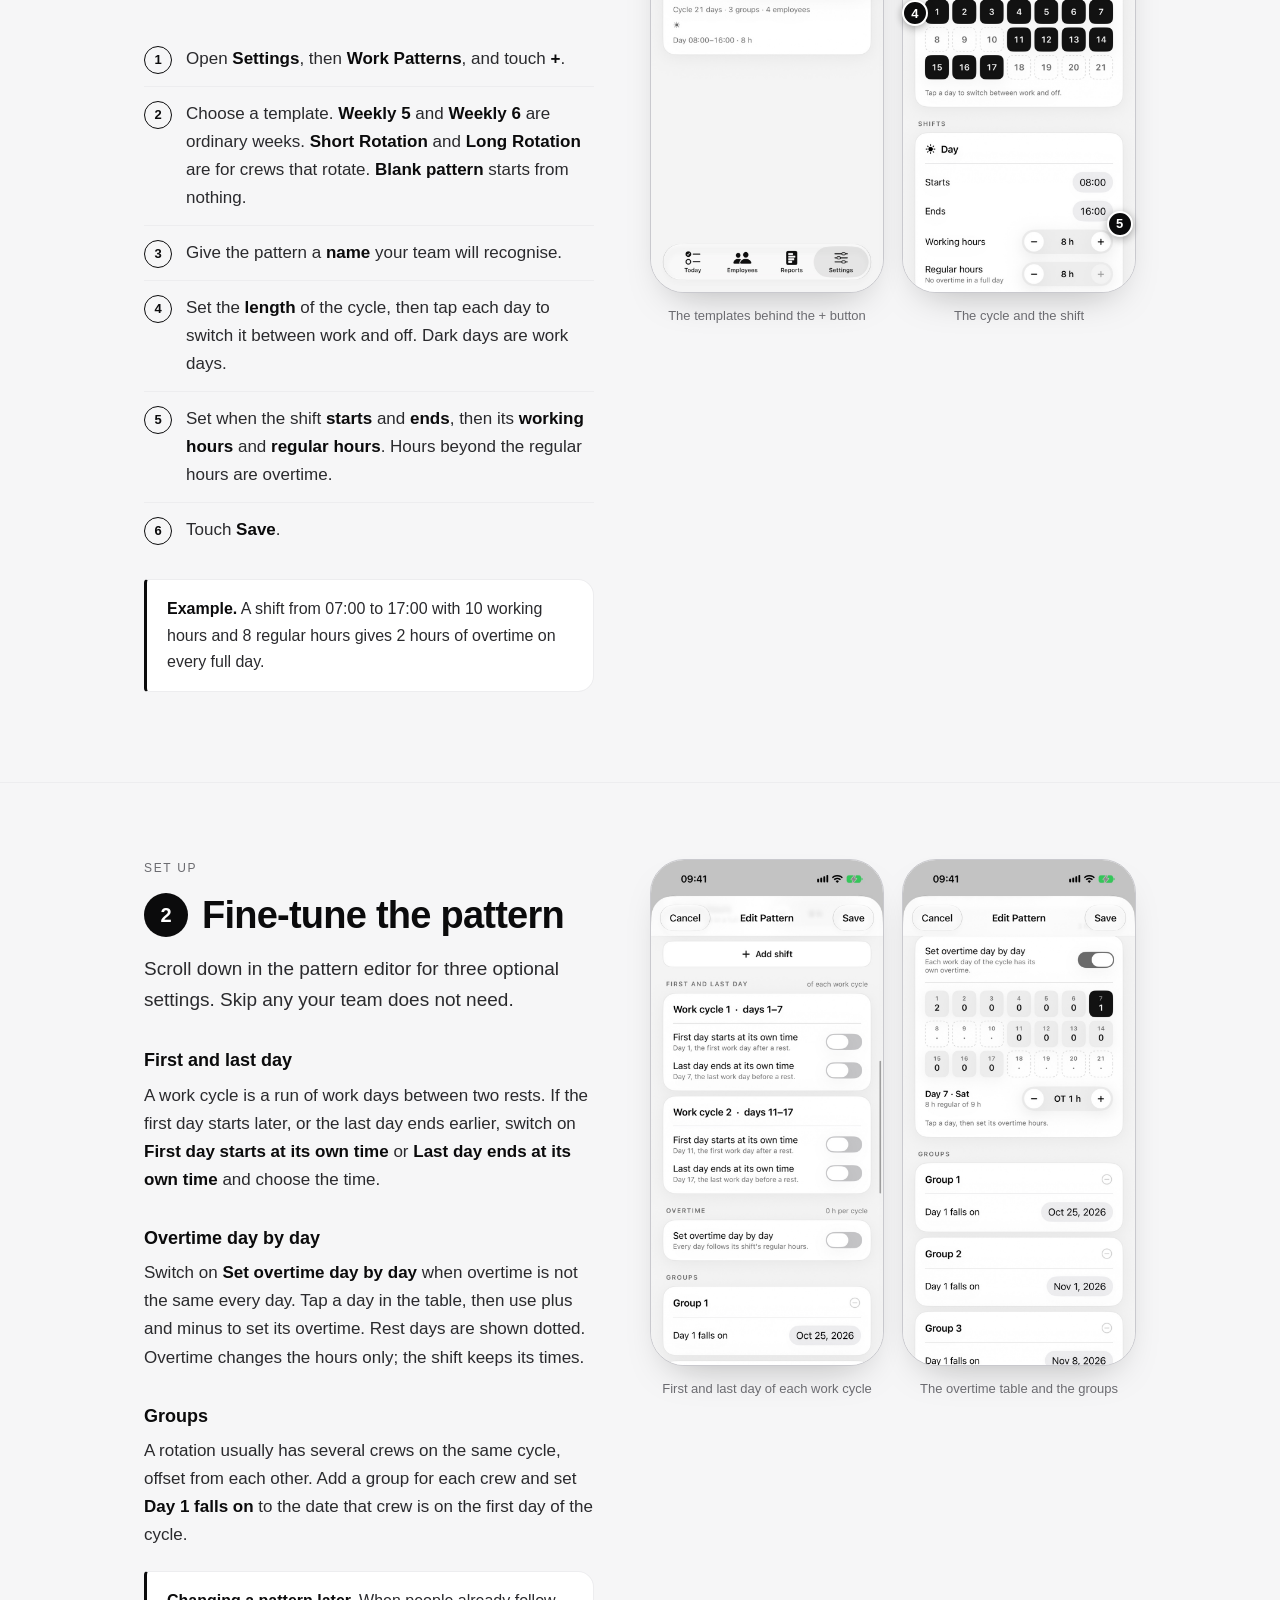
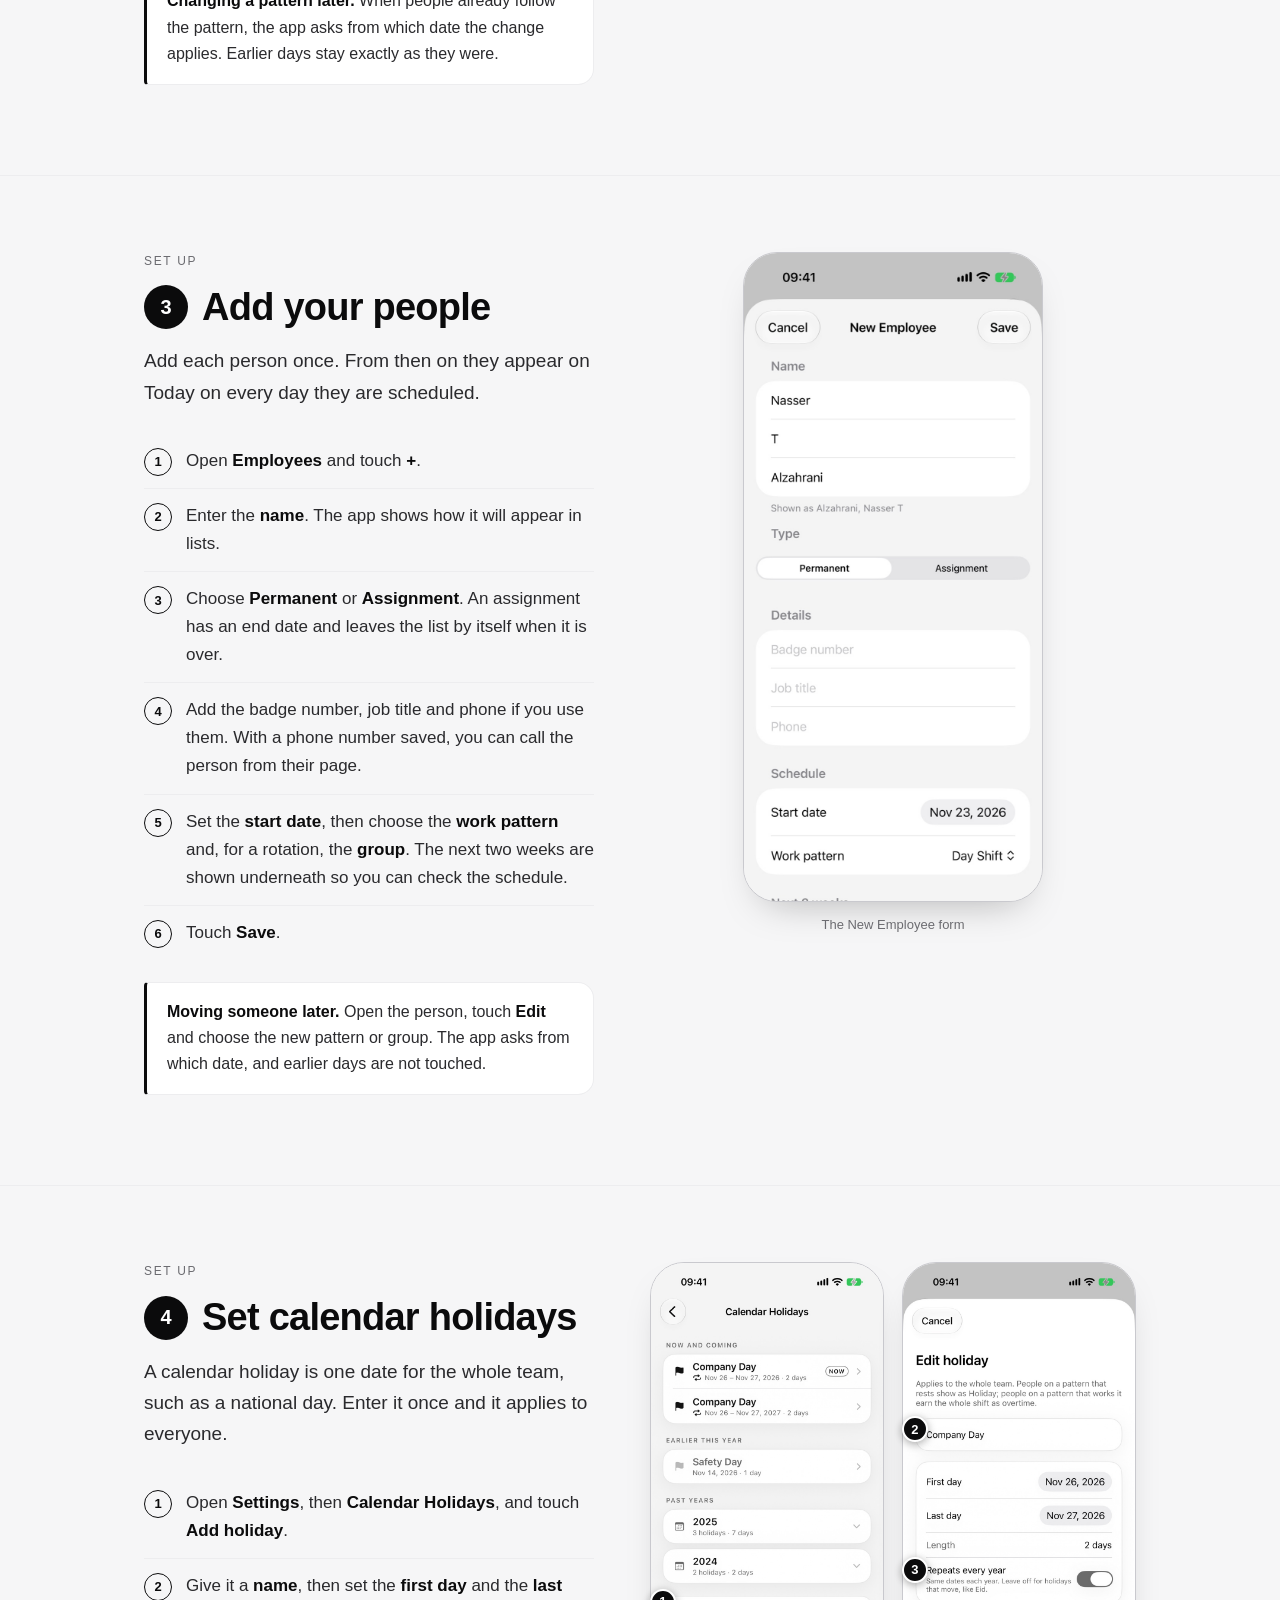
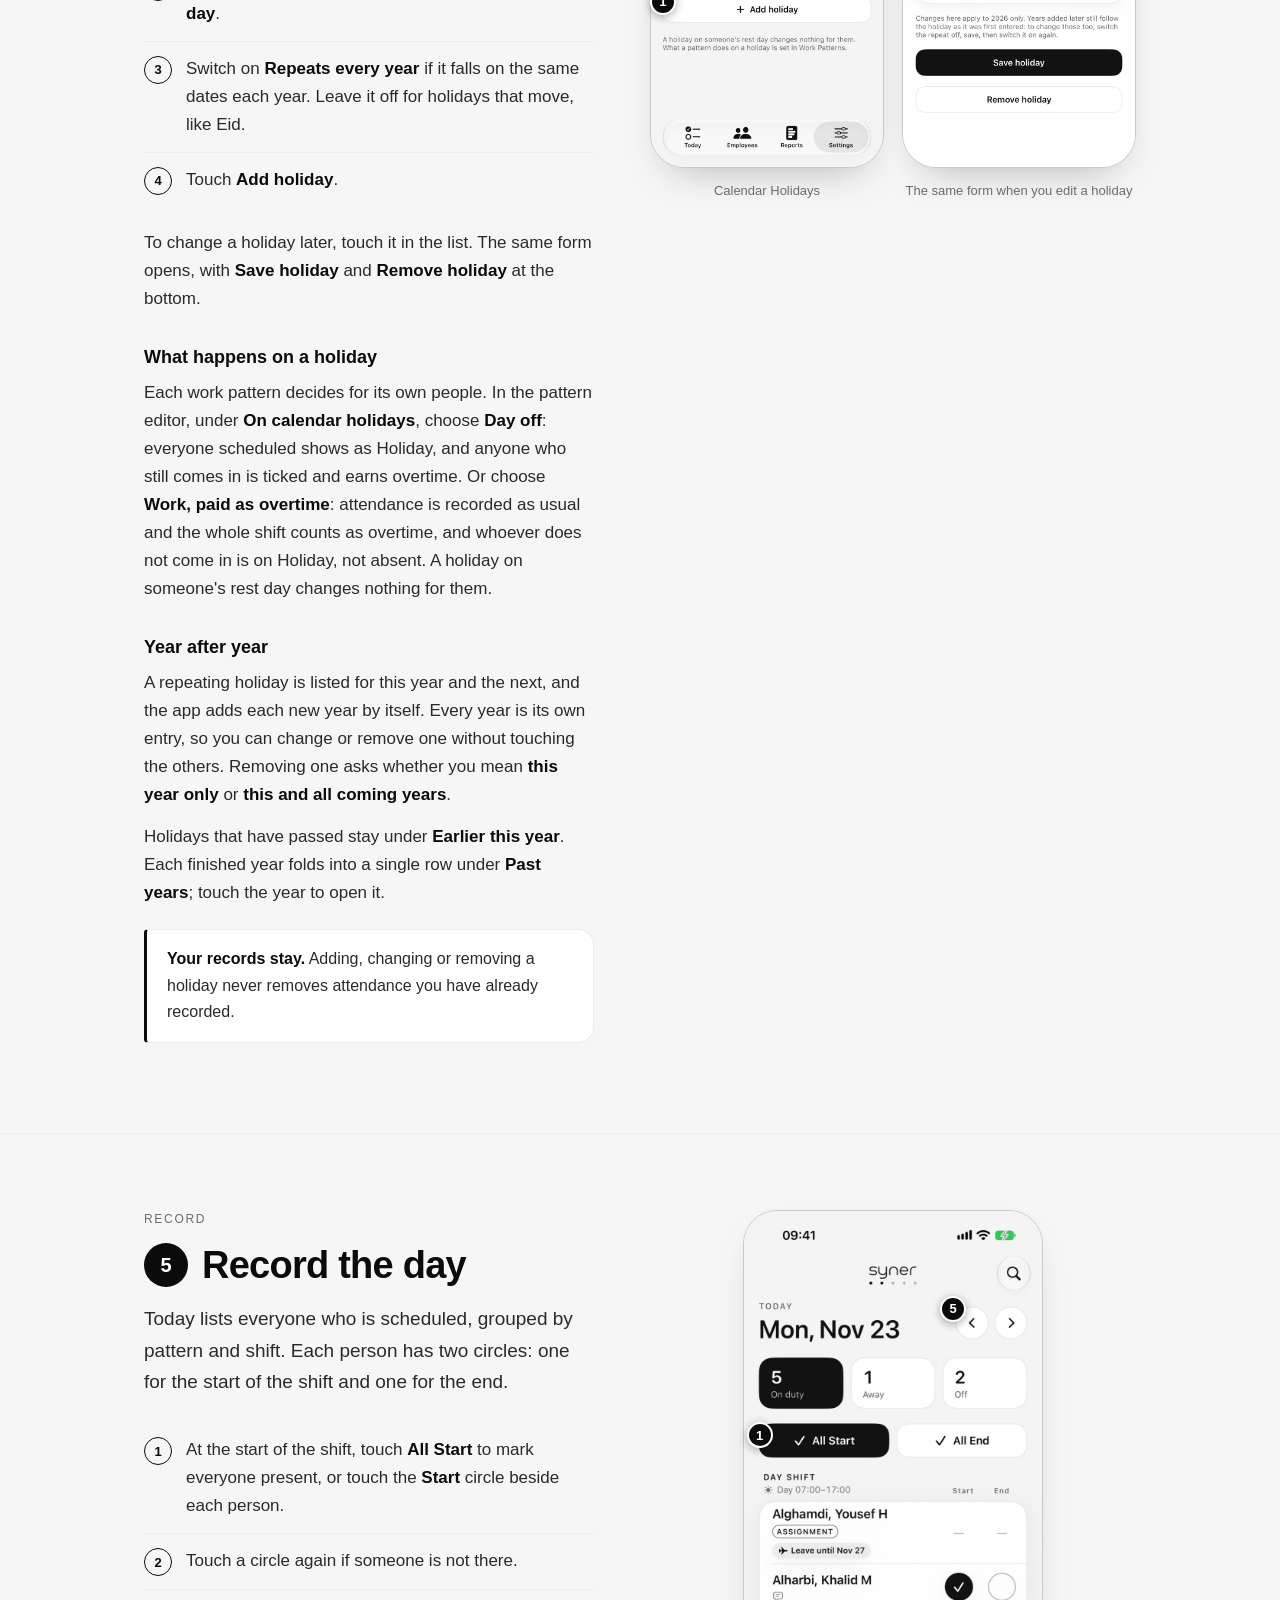
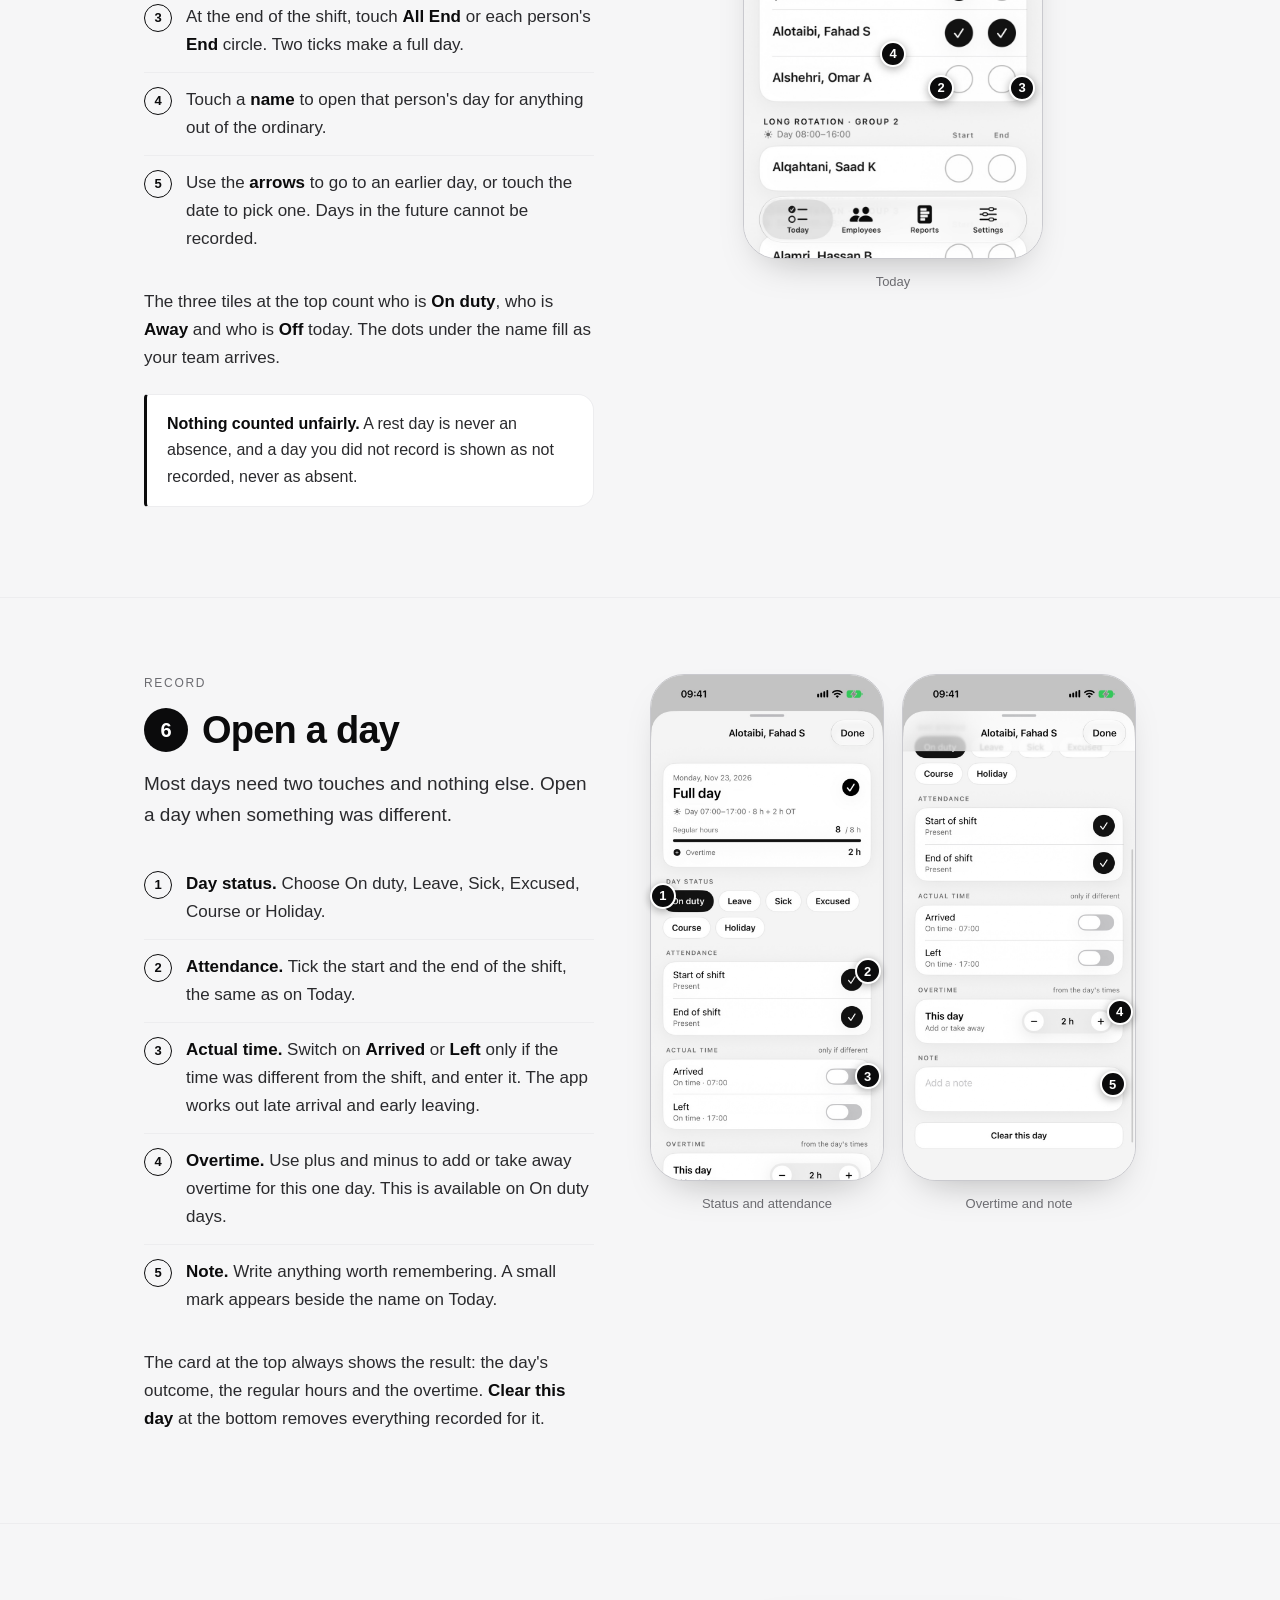
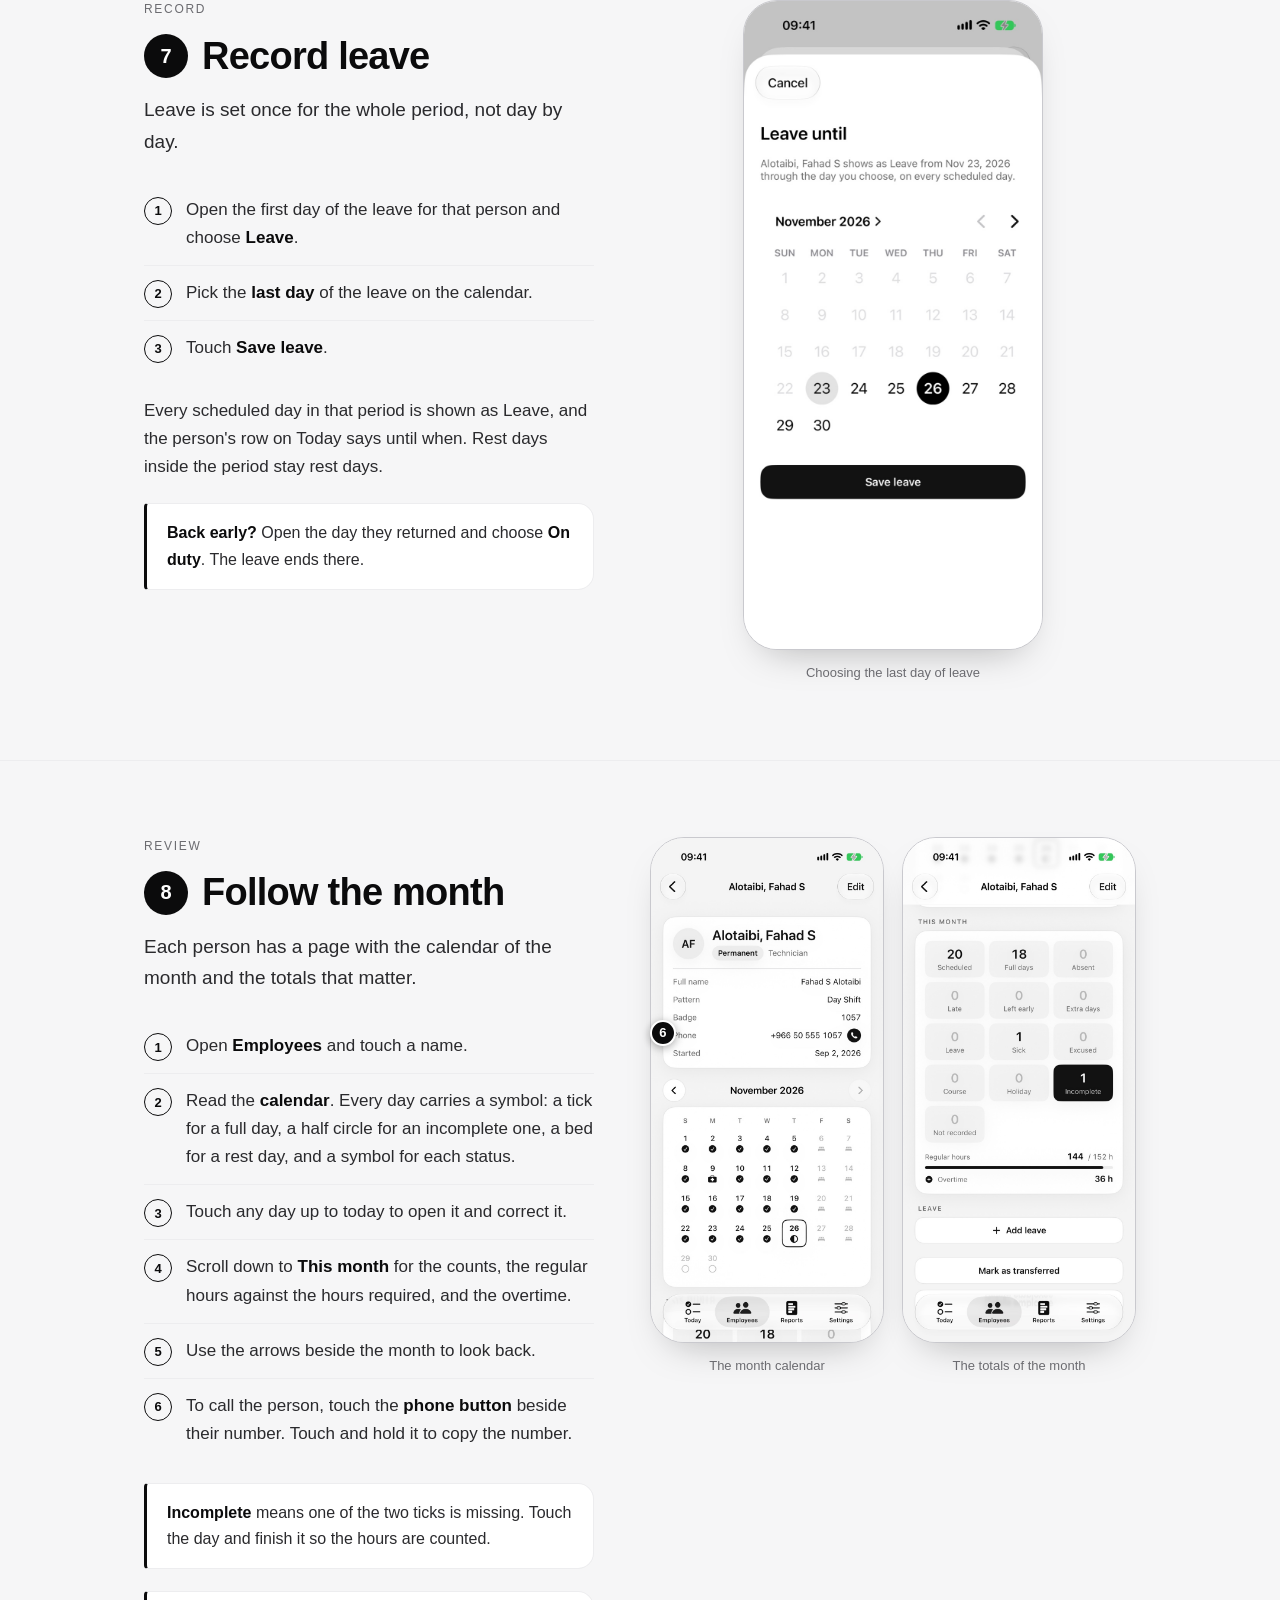
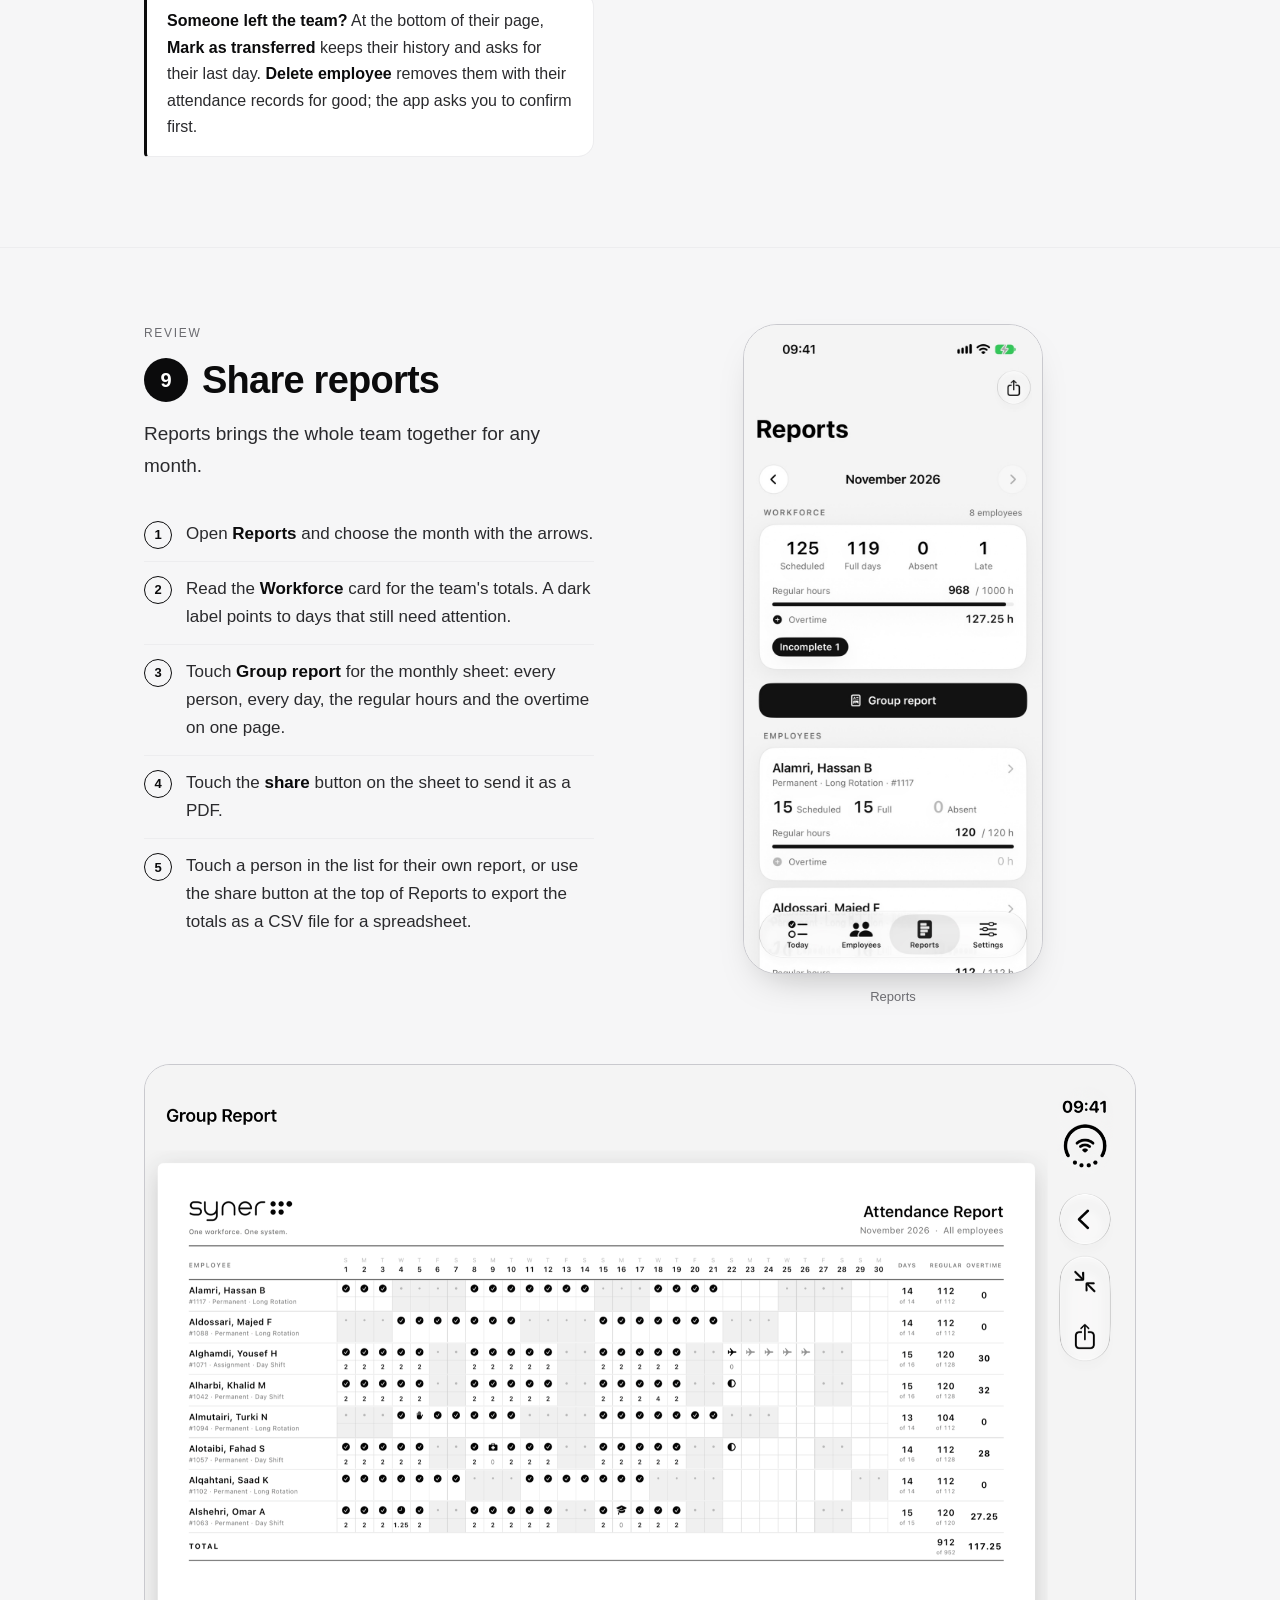
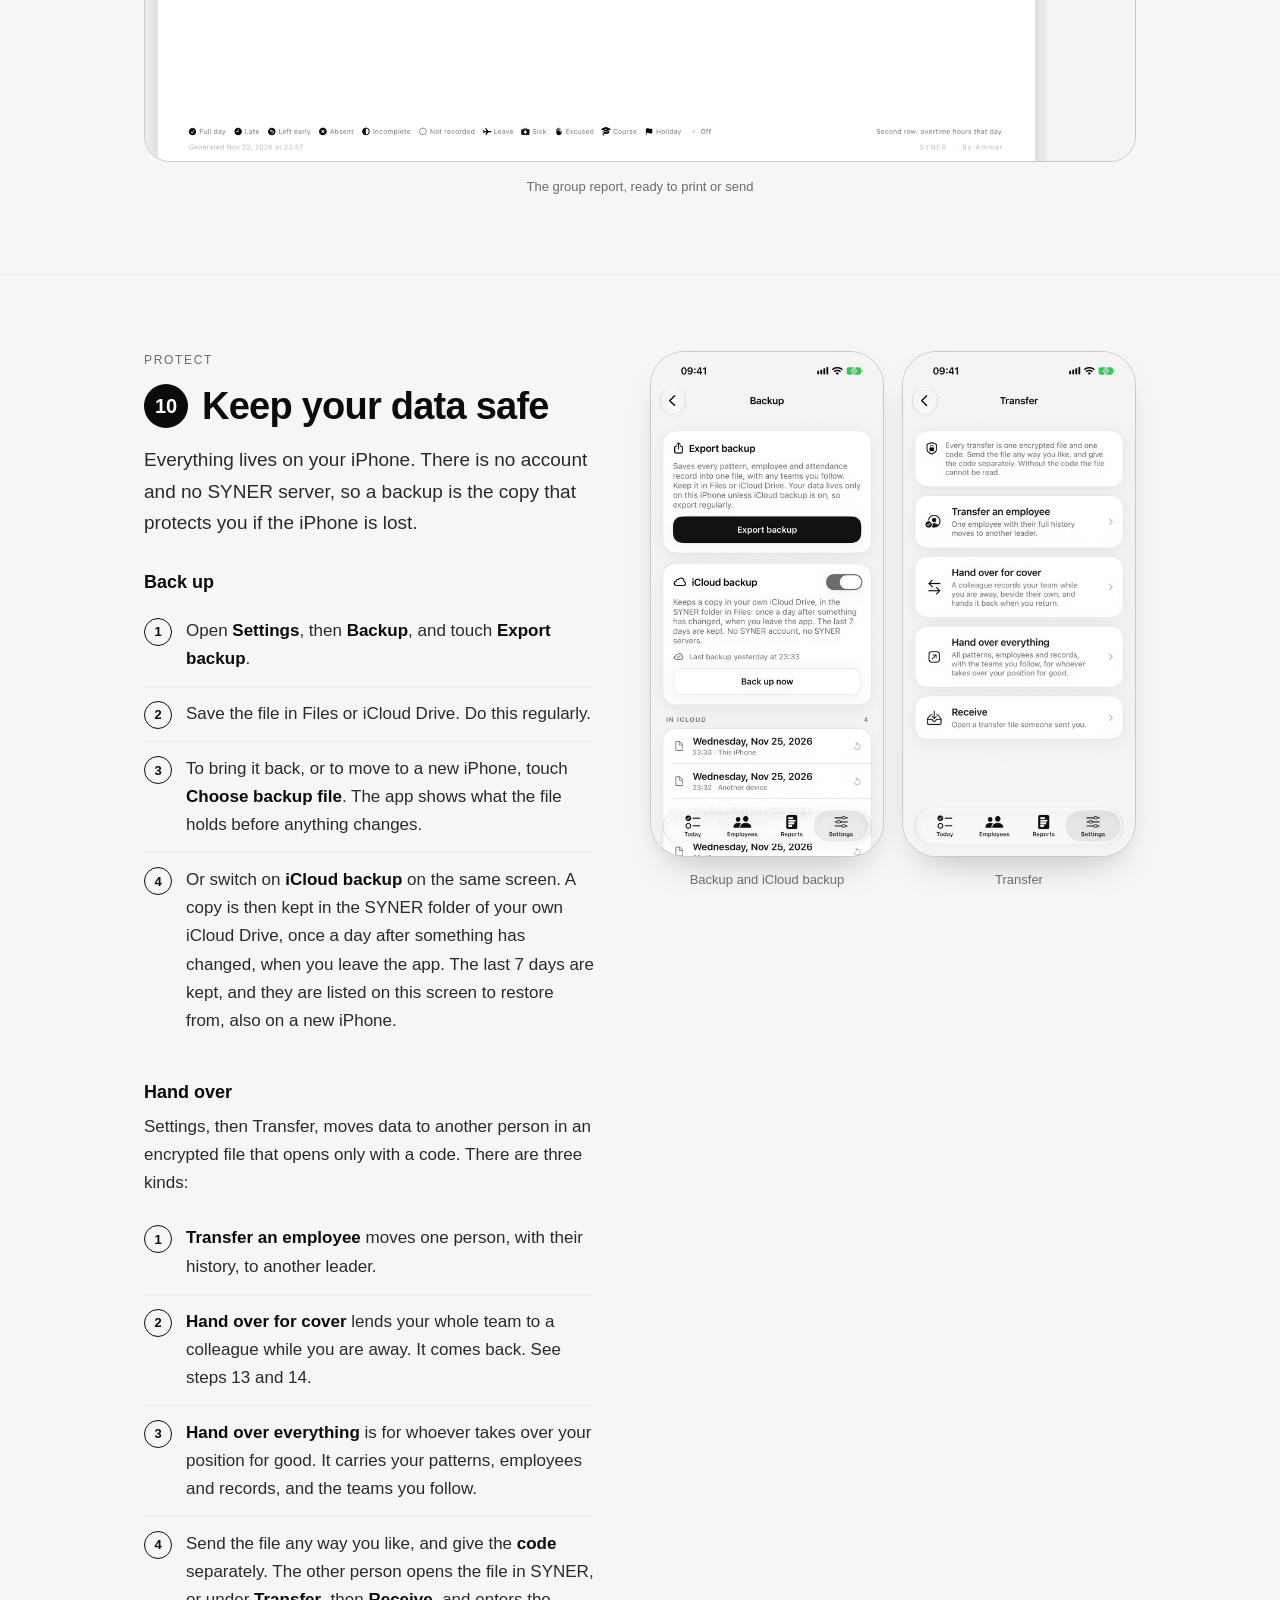
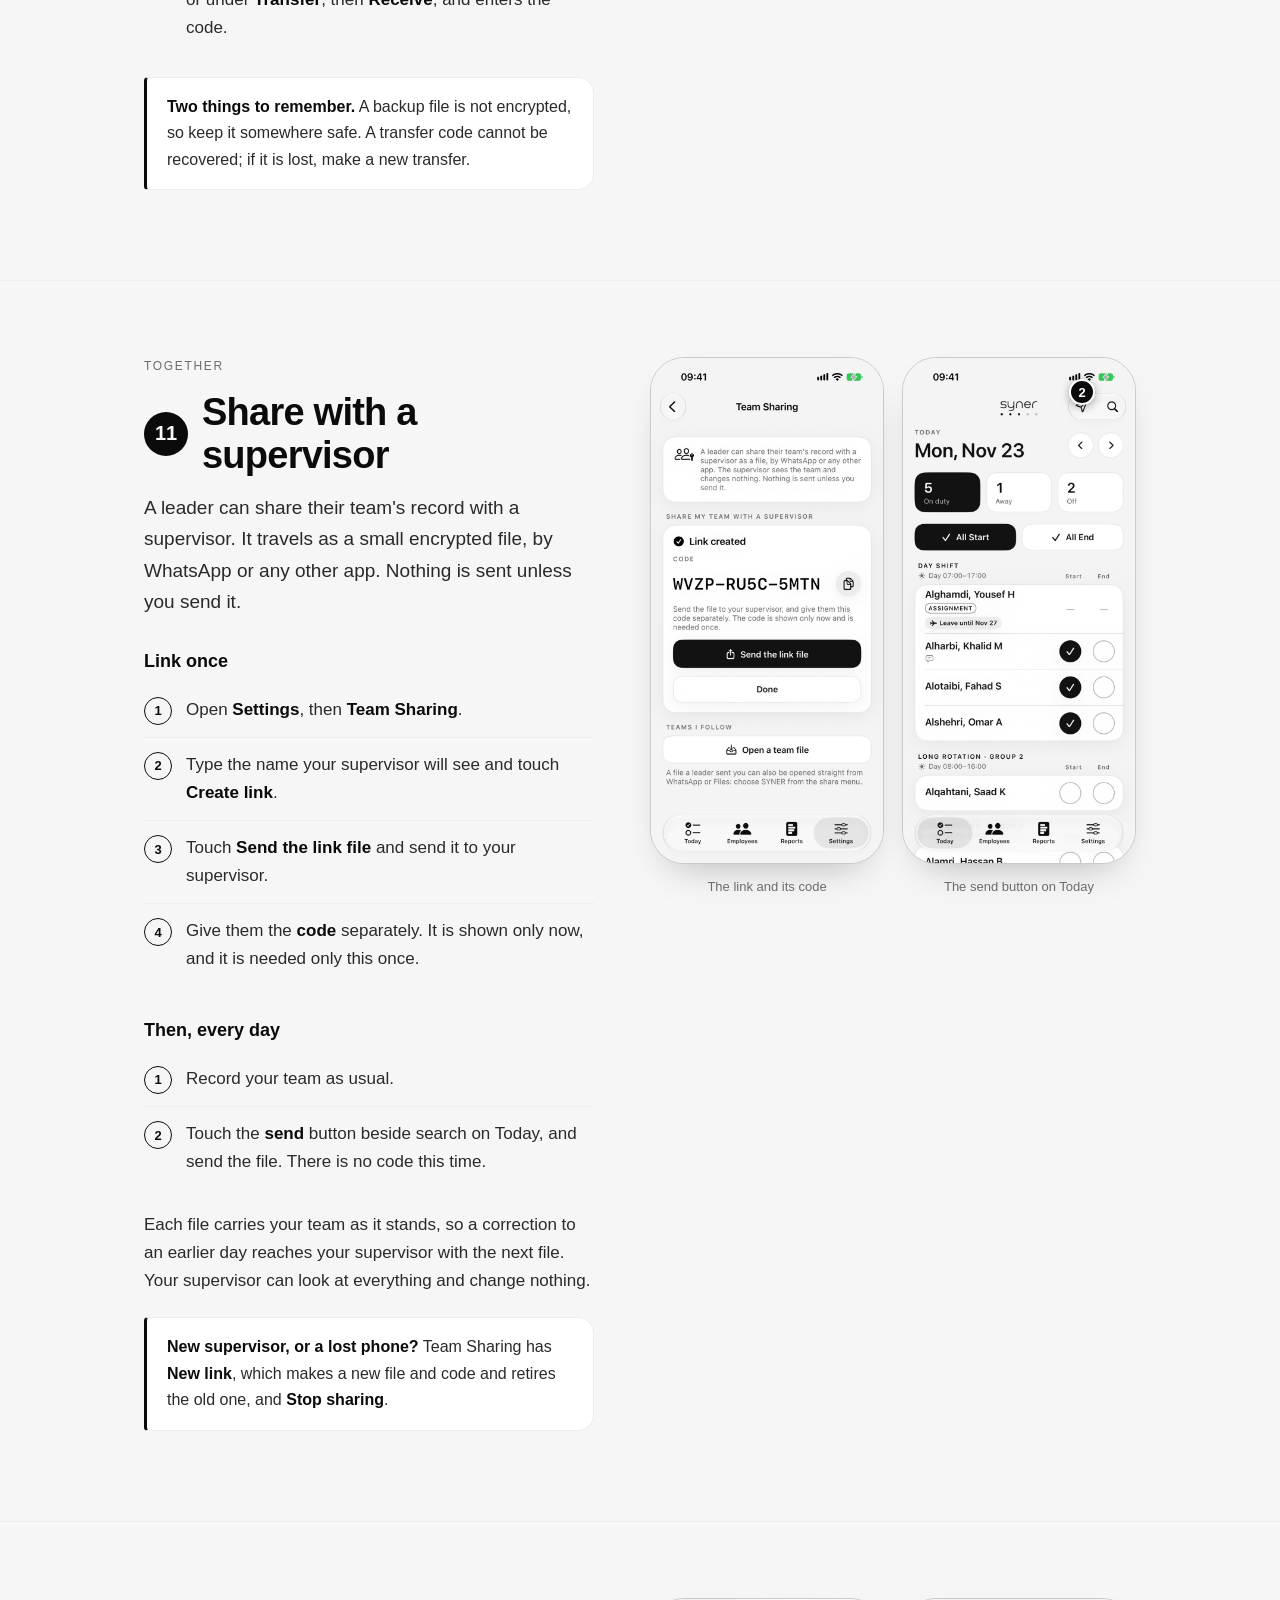
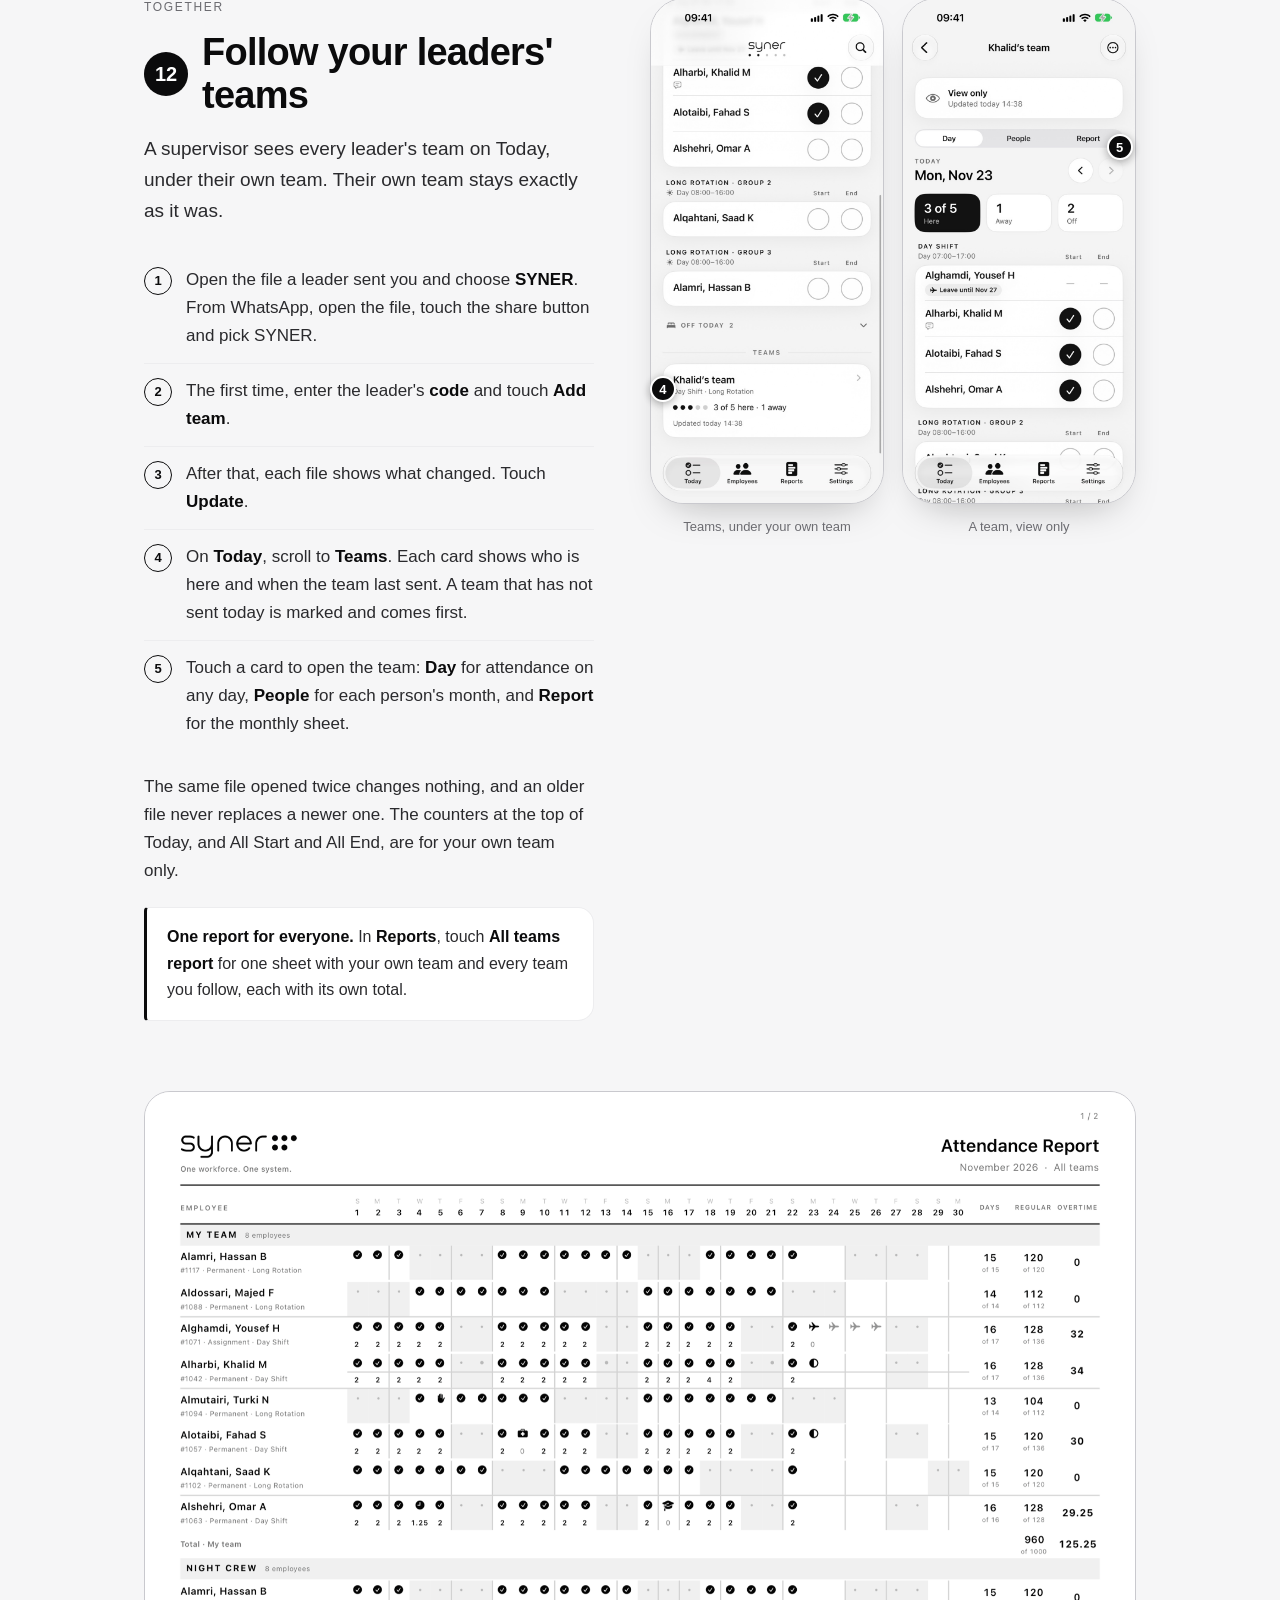
==== commit aeadc173: "Android trademark symbol and Creative Commons licence link per Google brand guidelines Co-Authored-B" ====
--- a/guide.html
+++ b/guide.html
@@ -59,7 +59,7 @@
       <p>Point your iPhone camera at the code, or touch the badge. Then follow the steps below.</p>
       <div class="stores">
       <a class="store" href="https://apps.apple.com/us/app/syner/id6838074198"><img src="img/app-store-badge.svg" alt="Download on the App Store" width="144" height="48"></a>
-      <span class="soon" role="img" aria-label="Coming soon to Android"><svg viewBox="0 0 24 24" aria-hidden="true"><path fill="currentColor" d="M4 18a8 8 0 0 1 16 0z"/><path d="M7.4 11.5 5.7 8.6M16.6 11.5l1.7-2.9" stroke="currentColor" stroke-width="1.2" stroke-linecap="round" fill="none"/><circle cx="8.6" cy="14.6" r=".95" fill="#000"/><circle cx="15.4" cy="14.6" r=".95" fill="#000"/></svg><span><small>Coming soon to</small><b>Android</b></span></span>
+      <span class="soon" role="img" aria-label="Coming soon to Android"><svg viewBox="0 0 24 24" aria-hidden="true"><path fill="currentColor" d="M4 18a8 8 0 0 1 16 0z"/><path d="M7.4 11.5 5.7 8.6M16.6 11.5l1.7-2.9" stroke="currentColor" stroke-width="1.2" stroke-linecap="round" fill="none"/><circle cx="8.6" cy="14.6" r=".95" fill="#000"/><circle cx="15.4" cy="14.6" r=".95" fill="#000"/></svg><span><small>Coming soon to</small><b>Android™</b></span></span>
     </div>
     </div>
     <a class="qr" href="https://apps.apple.com/us/app/syner/id6838074198"><img src="img/qr-app-store.svg" alt="QR code that opens SYNER on the App Store" width="168" height="168" loading="lazy"><span>Scan with your iPhone camera</span></a>
@@ -441,7 +441,7 @@
 <footer><div class="wrap">
   <span>© 2026 SYNER · One workforce. One system.</span>
   <span><a href="guide.html">Guide</a><a href="support.html">Support</a><a href="privacy.html">Privacy Policy</a></span>
-  <p class="legal">Apple, the Apple logo, iPhone and iCloud are trademarks of Apple Inc., registered in the U.S. and other countries and regions. App Store is a service mark of Apple Inc. Android is a trademark of Google LLC. The Android robot is reproduced or modified from work created and shared by Google and used according to terms described in the Creative Commons 3.0 Attribution License.</p>
+  <p class="legal">Apple, the Apple logo, iPhone and iCloud are trademarks of Apple Inc., registered in the U.S. and other countries and regions. App Store is a service mark of Apple Inc. Android is a trademark of Google LLC. The Android robot is reproduced or modified from work created and shared by Google and used according to terms described in the <a href="https://creativecommons.org/licenses/by/3.0/" rel="license noopener">Creative Commons</a> 3.0 Attribution License.</p>
 </div></footer>
 </body>
 </html>
--- a/style.css
+++ b/style.css
@@ -176,3 +176,4 @@
   .qr { text-align: left; }
   .qr img, .page .get .qr img { width: 148px; height: 148px; margin: 0; }
 }
+.legal a { margin: 0; color: inherit; text-decoration: underline; }
